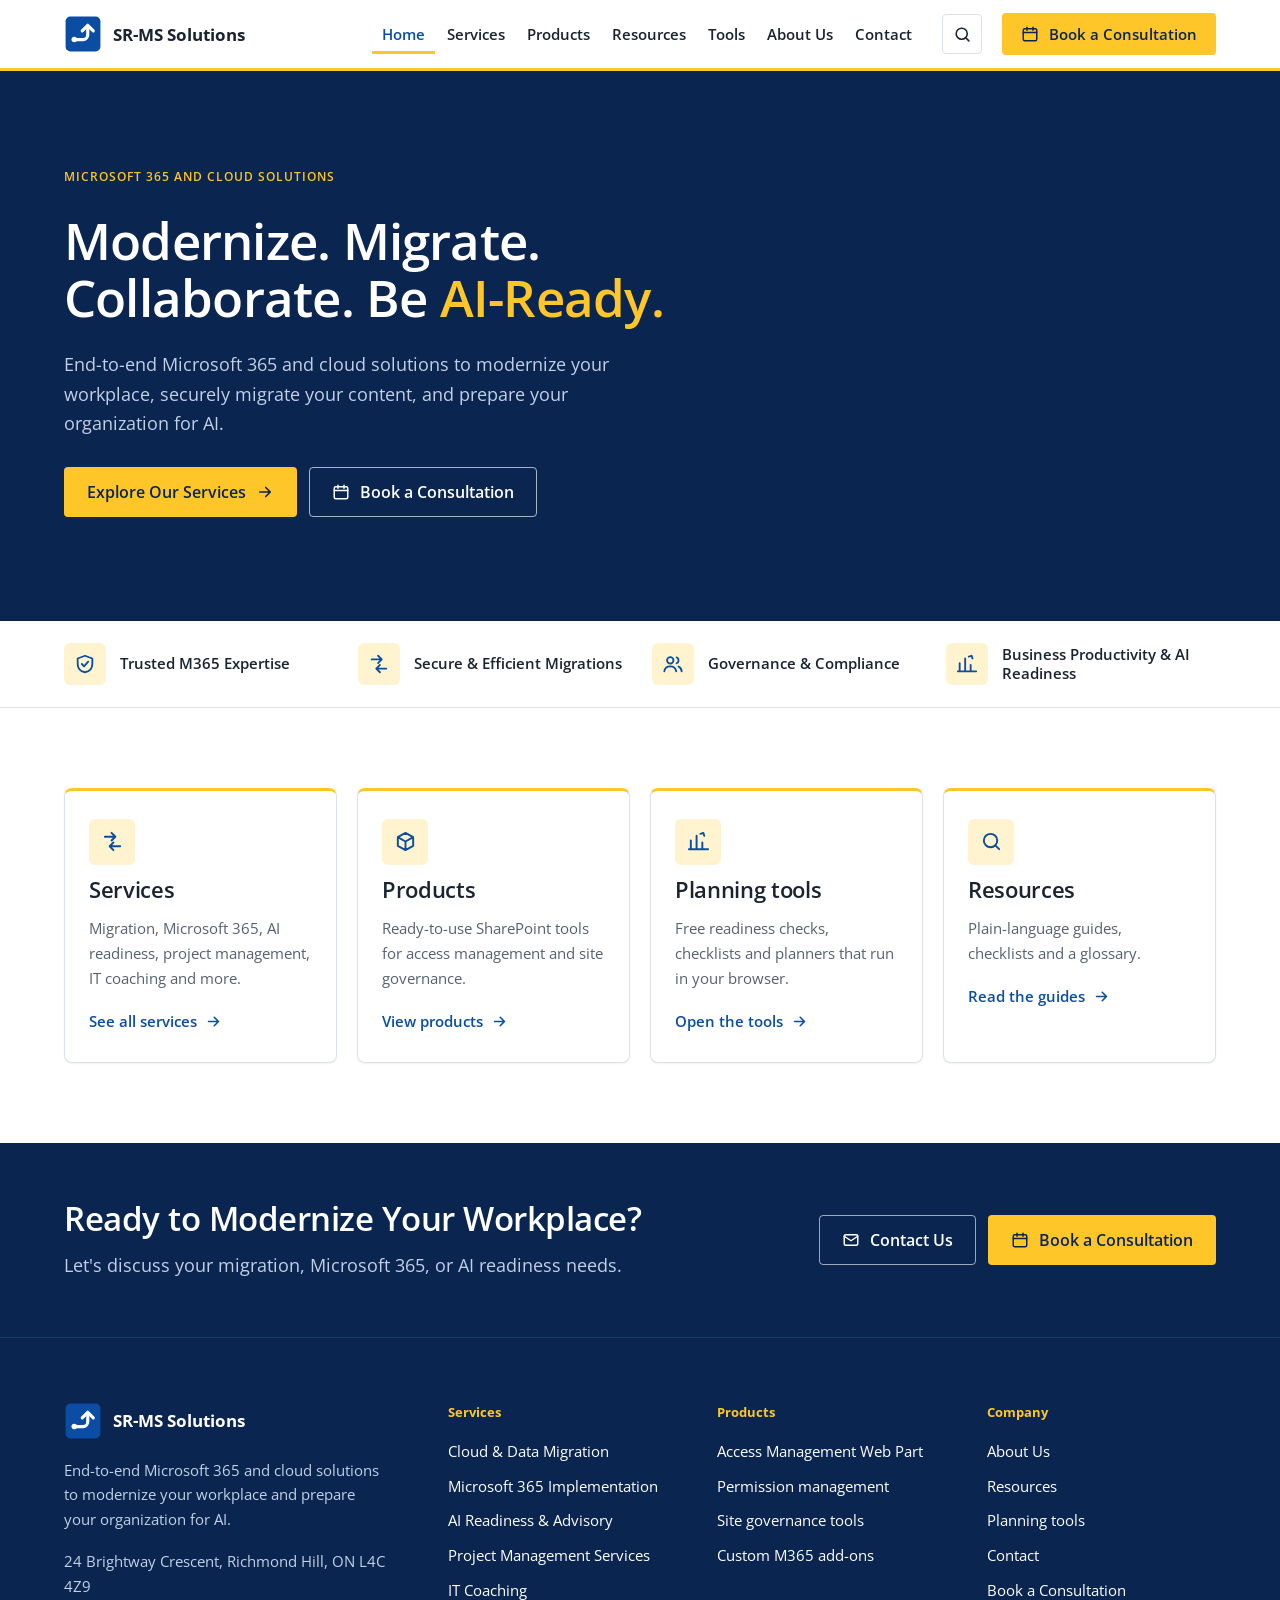
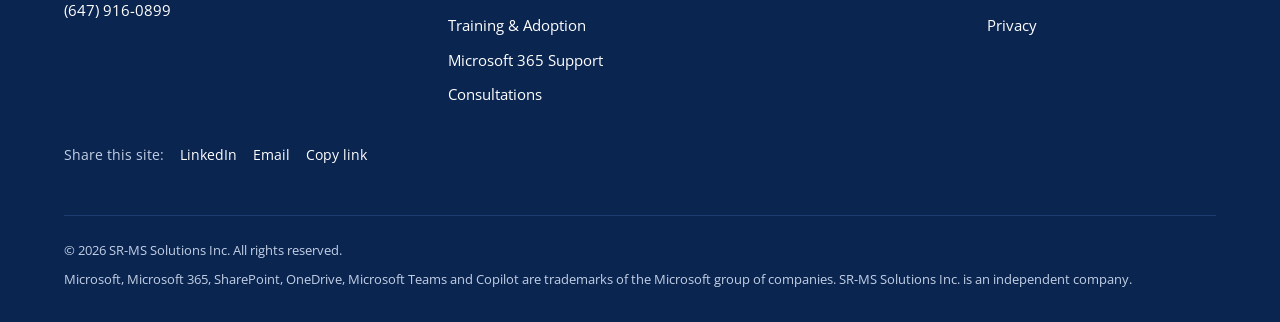
==== index.html @ d2fe0c94 "Update index.html" ====
<!DOCTYPE html>
<html lang="en">
<head>
<meta charset="utf-8">
<meta name="viewport" content="width=device-width, initial-scale=1">
<title>SR-MS Solutions Inc.</title>
<meta name="theme-color" content="#0A4DA3">
<link rel="canonical" href="https://sahrarajabica.github.io/">
<link rel="icon" href="favicon.svg" type="image/svg+xml">
<meta property="og:type" content="website">
<meta property="og:title" content="SR-MS Solutions Inc.">
<meta property="og:description" content="Microsoft 365 and cloud solutions: migration, implementation, AI readiness and SharePoint products.">
<meta property="og:url" content="https://sahrarajabica.github.io/">
<meta name="twitter:card" content="summary">
<script type="application/ld+json">{"@context":"https://schema.org","@type":"ProfessionalService","name":"SR-MS Solutions Inc.","url":"https://sahrarajabica.github.io/","description":"Microsoft 365 and cloud solutions, services and consultations: migration, implementation, AI readiness and SharePoint products.","telephone":"+1-647-916-0899","address":{"@type":"PostalAddress","streetAddress":"24 Brightway Crescent","addressLocality":"Richmond Hill","addressRegion":"ON","postalCode":"L4C 4Z9","addressCountry":"CA"},"knowsAbout":["Microsoft 365","SharePoint migration","Microsoft Teams","OneDrive","Microsoft 365 Copilot readiness"]}</script>
<meta name="description" content="SR-MS Solutions Inc. provides Microsoft 365 and cloud solutions, services and consultations: migration, implementation, AI readiness and SharePoint products.">
<link rel="preconnect" href="https://fonts.googleapis.com">
<link rel="preconnect" href="https://fonts.gstatic.com" crossorigin>
<link href="https://fonts.googleapis.com/css2?family=JetBrains+Mono:wght@400;500&family=Open+Sans:wght@400;500;600;700&display=swap" rel="stylesheet">
<style>
:root{color-scheme:light;--bg:#FFFFFF;--soft:#F4F6F8;--surface:#FFFFFF;--ink:#1A2330;--muted:#566170;--line:#DDE2E8;--brand:#0067B8;--violet:#0067B8;--teal:#0067B8;--pink:#0067B8;--ok:#0B7F4C;--wait:#A85507;--deep:#0C2340;--deep-ink:#FFFFFF;--deep-muted:#B7C4D6;--deep-line:#21395A;--grad:linear-gradient(100deg,var(--brand),var(--violet) 55%,var(--pink));--shadow:0 1px 2px rgba(0,0,0,.06);--shadow-lg:0 4px 14px rgba(0,0,0,.08);--font:"Segoe UI","Open Sans",system-ui,-apple-system,"Helvetica Neue",Arial,sans-serif;--mono:"JetBrains Mono",ui-monospace,Consolas,monospace;--wrap:1200px}
*,*::before,*::after{box-sizing:border-box}
html{scroll-behavior:smooth}
body{margin:0;background:var(--bg);color:var(--ink);font-family:var(--font);font-size:16.5px;line-height:1.65;-webkit-font-smoothing:antialiased}
img,svg{max-width:100%}
a{color:var(--brand)}
h1,h2,h3,h4,p,ul,ol{margin:0}
ul,ol{padding:0;list-style:none}
h1,h2{font-weight:800;text-wrap:balance;overflow-wrap:break-word}
h1{font-size:clamp(2.4rem,5.2vw,4.3rem);line-height:1.05;letter-spacing:-.035em}
h2{font-size:clamp(1.8rem,3.3vw,2.7rem);line-height:1.12;letter-spacing:-.03em}
h3{font-size:1.15rem;font-weight:700;line-height:1.3;letter-spacing:-.01em;text-wrap:balance}
h4{font-size:1rem;font-weight:700}
:focus-visible{outline:3px solid var(--brand);outline-offset:3px;border-radius:8px}
.wrap{width:100%;max-width:var(--wrap);margin:0 auto;padding:0 24px}
.label{display:inline-flex;width:fit-content;justify-self:start;align-items:center;gap:8px;font-size:.8rem;font-weight:700;letter-spacing:.01em;color:var(--brand);background:color-mix(in srgb,var(--brand) 10%,transparent);padding:6px 14px;border-radius:999px}
.lede{font-size:1.12rem;color:var(--muted);max-width:60ch}
.section{padding:96px 0}
.soft{background:var(--soft)}
.section-head{display:grid;gap:16px;margin-bottom:48px;max-width:760px}
.skip{position:absolute;left:-999px;top:8px;background:var(--brand);color:#fff;padding:8px 14px;border-radius:999px;z-index:60}
.skip:focus{left:12px}
.mesh{position:relative;isolation:isolate;overflow:hidden}
.mesh::before{content:"";position:absolute;inset:0;z-index:-1;background:radial-gradient(55% 70% at 88% 8%,color-mix(in srgb,var(--violet) 26%,transparent),transparent 70%),radial-gradient(45% 60% at 4% 0%,color-mix(in srgb,var(--brand) 22%,transparent),transparent 70%),radial-gradient(40% 55% at 62% 100%,color-mix(in srgb,var(--teal) 16%,transparent),transparent 70%),radial-gradient(30% 40% at 100% 80%,color-mix(in srgb,var(--pink) 14%,transparent),transparent 70%)}
.btn{display:inline-flex;align-items:center;gap:10px;font:700 .98rem var(--font);padding:13px 22px;border-radius:999px;border:1.5px solid transparent;text-decoration:none;cursor:pointer;transition:transform .18s,box-shadow .18s,background .18s}
.btn svg{width:18px;height:18px;flex:none}
.btn-primary{background:var(--grad);color:#fff;box-shadow:0 10px 24px -10px color-mix(in srgb,var(--violet) 80%,transparent)}
.btn-primary:hover{transform:translateY(-2px);box-shadow:0 16px 30px -10px color-mix(in srgb,var(--violet) 90%,transparent)}
.btn-ghost{border-color:var(--line);color:var(--ink);background:var(--surface)}
.btn-ghost:hover{border-color:var(--brand);transform:translateY(-2px)}
.more{display:inline-flex;align-items:center;gap:8px;font-weight:700;font-size:.95rem;text-decoration:none;color:var(--brand)}
.more svg{width:17px;height:17px;transition:transform .18s}
.more:hover svg{transform:translateX(4px)}
.site-head{position:sticky;top:0;z-index:40;padding:12px 0}
.head-row{position:relative;display:flex;align-items:center;gap:20px;min-height:64px;max-width:calc(var(--wrap) - 48px);margin:0 24px;padding:0 10px 0 18px;border-radius:999px;border:1px solid var(--line);background:color-mix(in srgb,var(--surface) 78%,transparent);backdrop-filter:blur(18px) saturate(1.4);-webkit-backdrop-filter:blur(18px) saturate(1.4);box-shadow:var(--shadow)}
@media (min-width:1248px){.head-row{margin:0 auto}
}
.logo{display:flex;align-items:center;gap:11px;text-decoration:none;color:var(--ink);margin-right:auto}
.logo svg{width:38px;height:38px;flex:none}
.logo b{display:block;font-weight:800;font-size:1.08rem;line-height:1.1;letter-spacing:-.02em}
.logo span{display:block;font-size:.66rem;font-weight:600;letter-spacing:.04em;color:var(--muted);margin-top:2px}
.nav{display:flex;align-items:center;gap:2px}
.nav a{padding:8px 14px;border-radius:999px;text-decoration:none;color:var(--ink);font-weight:600;font-size:.93rem;transition:background .15s}
.nav a:hover{background:color-mix(in srgb,var(--ink) 6%,transparent)}
.nav a[aria-current="page"]{background:color-mix(in srgb,var(--brand) 12%,transparent);color:var(--brand)}
.head-cta{padding:10px 18px;font-size:.92rem}
.menu-btn{display:none;background:none;border:0;border-radius:999px;padding:10px;color:var(--ink);cursor:pointer}
.menu-btn svg{width:22px;height:22px;display:block}
@media (max-width:1020px){.menu-btn{display:block}
.head-cta{display:none}
.nav{display:none;position:absolute;left:0;right:0;top:calc(100% + 10px);background:var(--surface);border:1px solid var(--line);border-radius:22px;box-shadow:var(--shadow-lg);flex-direction:column;align-items:stretch;padding:10px}
.nav.open{display:flex}
.nav a{padding:13px 16px}
}
@media (max-width:520px){.logo span{display:none}
.head-row{margin:0 14px}
}
.hero{margin-top:-88px;padding:160px 0 96px}
.hero-grid{display:grid;grid-template-columns:minmax(0,1.05fr) minmax(0,.95fr);gap:64px;align-items:center}
.hero h1 em{font-style:normal;background:var(--grad);-webkit-background-clip:text;background-clip:text;color:transparent}
.hero-copy{display:grid;gap:24px;min-width:0}
.hero-actions{display:flex;flex-wrap:wrap;gap:12px;margin-top:4px}
.hero-visual{position:relative;padding:0 0 118px 36px}
@media (max-width:980px){.hero-grid{grid-template-columns:1fr;gap:44px}
.hero{padding:130px 0 64px}
.hero-visual{padding:0}
}
.chip{font-size:.72rem;font-weight:700;padding:4px 11px;border-radius:999px;white-space:nowrap;align-self:start;color:var(--muted);background:color-mix(in srgb,currentColor 13%,transparent)}
.chip[data-s="copying"]{color:var(--brand)}
.chip[data-s="verified"],.chip[data-s="approved"]{color:var(--ok)}
.chip[data-s="pending"]{color:var(--wait)}
.manifest{background:color-mix(in srgb,var(--surface) 86%,transparent);backdrop-filter:blur(14px);-webkit-backdrop-filter:blur(14px);border:1px solid var(--line);border-radius:26px;box-shadow:var(--shadow-lg);font-size:.86rem}
.manifest-top{display:flex;justify-content:space-between;align-items:center;gap:12px;padding:18px 22px;border-bottom:1px solid var(--line);font-weight:700}
.manifest-top span:last-child{font-weight:600;color:var(--muted);font-size:.8rem}
.manifest ol{padding:6px 22px}
.manifest li{display:grid;grid-template-columns:minmax(0,1fr) auto;gap:8px 14px;padding:14px 0;border-bottom:1px solid var(--line)}
.manifest li:last-child{border-bottom:0}
.route{display:flex;flex-wrap:wrap;gap:4px 10px;min-width:0;font-family:var(--mono);font-size:.8rem}
.route .src{color:var(--muted)}
.route .arrow{color:var(--violet)}
.route .dst{color:var(--ink);font-weight:500}
.bar{grid-column:1/-1;height:6px;background:color-mix(in srgb,var(--ink) 8%,transparent);border-radius:6px;overflow:hidden}
.bar i{display:block;height:100%;width:0;border-radius:6px;background:var(--grad);transition:width .6s linear}
li[data-s="verified"] .bar i{background:var(--ok)}
.manifest-foot{padding:14px 22px;border-top:1px solid var(--line);color:var(--muted);font-size:.78rem}
.float-card{position:absolute;left:0;bottom:0;width:250px;background:var(--surface);border:1px solid var(--line);border-radius:22px;box-shadow:var(--shadow-lg);padding:18px;display:grid;gap:12px;font-size:.86rem}
.float-card .fc-top{display:flex;align-items:center;gap:10px;font-weight:700}
.float-card .fc-top svg{width:34px;height:34px;padding:7px;border-radius:11px;background:var(--grad);color:#fff;flex:none}
.float-card .ticks{gap:7px;font-size:.84rem}
@media (max-width:980px){.float-card{position:static;width:auto;margin-top:16px}
}
.trust{padding:0 0 8px;margin-top:-34px;position:relative;z-index:2}
.trust ul{display:grid;grid-template-columns:repeat(4,1fr);gap:14px}
.trust li{display:flex;align-items:center;gap:14px;padding:16px 18px;font-weight:700;font-size:.93rem;line-height:1.3;background:var(--surface);border:1px solid var(--line);border-radius:20px;box-shadow:var(--shadow)}
.trust svg{width:42px;height:42px;padding:10px;border-radius:13px;color:var(--brand);background:color-mix(in srgb,var(--brand) 11%,transparent);flex:none}
.trust li:nth-child(2) svg{color:var(--violet);background:color-mix(in srgb,var(--violet) 12%,transparent)}
.trust li:nth-child(3) svg{color:var(--teal);background:color-mix(in srgb,var(--teal) 13%,transparent)}
.trust li:nth-child(4) svg{color:var(--pink);background:color-mix(in srgb,var(--pink) 12%,transparent)}
@media (max-width:980px){.trust ul{grid-template-columns:1fr 1fr}
}
@media (max-width:520px){.trust ul{grid-template-columns:1fr}
}
.cards{display:grid;grid-template-columns:repeat(4,1fr);gap:20px}
@media (max-width:1100px){.cards{grid-template-columns:1fr 1fr}
}
@media (max-width:600px){.cards{grid-template-columns:1fr}
}
.card{background:var(--surface);border:1px solid var(--line);border-radius:26px;display:flex;flex-direction:column;box-shadow:var(--shadow);transition:transform .2s,box-shadow .2s,border-color .2s}
.card:hover{transform:translateY(-6px);box-shadow:var(--shadow-lg);border-color:color-mix(in srgb,var(--brand) 40%,var(--line))}
.card-top{display:flex;align-items:center;justify-content:space-between;gap:12px;padding:24px 24px 0}
.ico{display:grid;place-items:center;width:52px;height:52px;border-radius:16px;color:#fff;background:linear-gradient(135deg,var(--brand),#3B9BEA);flex:none}
.ico svg{width:26px;height:26px}
.card:nth-child(2) .ico{background:linear-gradient(135deg,var(--violet),#9A82F5)}
.card:nth-child(3) .ico{background:linear-gradient(135deg,var(--pink),var(--violet))}
.card:nth-child(4) .ico{background:linear-gradient(135deg,var(--teal),var(--brand))}
.card-tag{font-size:.74rem;font-weight:600;color:var(--muted);text-align:right}
.card-body{padding:20px 24px 26px;display:flex;flex-direction:column;gap:14px;flex:1}
.card-body p{color:var(--muted);font-size:.95rem}
.ticks{display:grid;gap:10px;font-size:.94rem}
.ticks li{display:grid;grid-template-columns:20px 1fr;gap:10px;align-items:start}
.ticks li::before{content:"";width:13px;height:7px;border-left:2.5px solid var(--brand);border-bottom:2.5px solid var(--brand);transform:rotate(-45deg);margin-top:7px}
.card .more{margin-top:auto;padding-top:8px}
.steps{display:grid;grid-template-columns:repeat(5,1fr);gap:16px}
.steps li{background:var(--surface);border:1px solid var(--line);border-radius:22px;padding:24px 22px;display:grid;gap:8px;align-content:start;box-shadow:var(--shadow)}
.steps .n{font-weight:800;font-size:2rem;line-height:1;letter-spacing:-.04em;background:var(--grad);-webkit-background-clip:text;background-clip:text;color:transparent;width:fit-content}
.steps p{color:var(--muted);font-size:.92rem}
@media (max-width:1100px){.steps{grid-template-columns:1fr 1fr}
}
@media (max-width:560px){.steps{grid-template-columns:1fr}
}
.split{display:grid;grid-template-columns:minmax(0,1fr) minmax(0,1fr);gap:64px;align-items:center}
.split>div{display:grid;gap:20px;min-width:0}
@media (max-width:900px){.split{grid-template-columns:1fr;gap:40px}
}
.demo{background:var(--surface);border:1px solid var(--line);border-radius:26px;overflow:hidden;font-size:.92rem;box-shadow:var(--shadow-lg)}
.demo-top{display:flex;justify-content:space-between;align-items:center;gap:12px;padding:18px 22px;border-bottom:1px solid var(--line)}
.demo-top b{font-weight:700}
.demo-tabs{display:flex;gap:6px;padding:16px 22px 0;flex-wrap:wrap}
.demo-tabs button{font:600 .84rem var(--font);padding:8px 14px;border-radius:999px;border:1px solid var(--line);background:transparent;color:var(--ink);cursor:pointer}
.demo-tabs button[aria-pressed="true"]{background:var(--ink);border-color:var(--ink);color:var(--bg)}
.demo ul{padding:8px 22px 12px}
.demo li{display:grid;grid-template-columns:minmax(0,1fr) auto;gap:8px 14px;align-items:center;padding:14px 0;border-bottom:1px solid var(--line)}
.demo li:last-child{border-bottom:0}
.demo li span{font-weight:600}
.demo li small{display:block;font-family:var(--mono);font-size:.75rem;color:var(--muted);overflow-wrap:anywhere}
.demo .acts{display:flex;gap:6px}
.demo .acts button{font:700 .8rem var(--font);padding:7px 13px;border-radius:999px;border:1px solid var(--line);background:var(--surface);color:var(--ink);cursor:pointer}
.demo .acts button:first-child{background:var(--brand);border-color:var(--brand);color:#fff}
.demo-foot{display:flex;gap:18px;flex-wrap:wrap;padding:14px 22px;border-top:1px solid var(--line);background:var(--soft);font-size:.8rem;font-weight:600;color:var(--muted);font-variant-numeric:tabular-nums}
.note{font-size:.8rem;color:var(--muted);margin-top:4px}
.acc{display:grid;gap:12px;max-width:860px}
details{background:var(--surface);border:1px solid var(--line);border-radius:20px;transition:box-shadow .2s}
details[open]{box-shadow:var(--shadow)}
summary{cursor:pointer;padding:20px 24px;font-weight:700;list-style:none;display:flex;justify-content:space-between;gap:16px;align-items:center;border-radius:20px}
summary::-webkit-details-marker{display:none}
summary::after{content:"+";display:grid;place-items:center;width:30px;height:30px;border-radius:50%;background:color-mix(in srgb,var(--brand) 11%,transparent);color:var(--brand);font-size:1.2rem;font-weight:500;flex:none}
details[open] summary::after{content:"–"}
details .ans{padding:0 24px 22px;color:var(--muted);display:grid;gap:12px;max-width:70ch}
details .ans ol{list-style:decimal;padding-left:22px;display:grid;gap:6px}
details .ans strong{color:var(--ink)}
.cta{padding:0 0 96px}
.cta-row{position:relative;isolation:isolate;overflow:hidden;display:flex;flex-wrap:wrap;gap:32px;align-items:center;justify-content:space-between;background:var(--deep);color:var(--deep-ink);border:1px solid var(--deep-line);border-radius:36px;padding:clamp(32px,5vw,64px)}
.cta-row::before{content:"";position:absolute;inset:0;z-index:-1;background:radial-gradient(50% 120% at 100% 0%,rgba(107,77,230,.55),transparent 70%),radial-gradient(40% 100% at 0% 100%,rgba(15,108,189,.5),transparent 70%),radial-gradient(30% 80% at 60% 110%,rgba(194,71,184,.35),transparent 70%)}
.cta-row>div:first-child{display:grid;gap:12px}
.cta-row .lede{color:var(--deep-muted)}
.cta-actions{display:flex;flex-wrap:wrap;gap:12px}
.cta-row .btn-ghost{background:rgba(255,255,255,.08);border-color:rgba(255,255,255,.28);color:#fff}
.cta-row .btn-primary{background:#fff;color:#0B1220;box-shadow:none}
.page-head{margin-top:-88px;padding:160px 0 80px}
.page-head .wrap{display:grid;gap:20px;min-width:0}
.page-head h1{max-width:18ch}
.svc{display:grid;grid-template-columns:minmax(0,5fr) minmax(0,7fr);gap:56px;padding:64px 0;border-top:1px solid var(--line)}
.svc:first-child{border-top:0}
.svc>div{display:grid;gap:18px;align-content:start}
.svc h2{font-size:clamp(1.7rem,2.8vw,2.3rem)}
.svc p{color:var(--muted)}
.two{display:grid;grid-template-columns:1fr 1fr;gap:20px}
.panel{background:var(--surface);border:1px solid var(--line);border-radius:24px;padding:26px;display:grid;gap:14px;align-content:start;box-shadow:var(--shadow);transition:transform .2s,box-shadow .2s}
.panel:hover{transform:translateY(-4px);box-shadow:var(--shadow-lg)}
.panel p{color:var(--muted);font-size:.95rem}
@media (max-width:900px){.svc{grid-template-columns:1fr;gap:28px;padding:48px 0}
.two{grid-template-columns:1fr}
}
.grid3{display:grid;grid-template-columns:repeat(3,1fr);gap:20px}
.grid2{display:grid;grid-template-columns:repeat(2,1fr);gap:20px}
@media (max-width:900px){.grid3,.grid2{grid-template-columns:1fr}
}
dl.gloss{display:grid;grid-template-columns:repeat(2,1fr);gap:16px;margin:0}
dl.gloss div{padding:20px 22px;border:1px solid var(--line);border-radius:20px;background:var(--surface)}
dl.gloss dt{font-weight:700}
dl.gloss dd{margin:4px 0 0;color:var(--muted);font-size:.95rem}
@media (max-width:760px){dl.gloss{grid-template-columns:1fr}
}
form{min-width:0;display:grid;gap:18px;background:var(--surface);border:1px solid var(--line);border-radius:28px;padding:clamp(22px,3vw,36px);box-shadow:var(--shadow-lg)}
.field{display:grid;gap:7px;min-width:0}
.row2{display:grid;grid-template-columns:minmax(0,1fr) minmax(0,1fr);gap:18px}
@media (max-width:600px){.row2{grid-template-columns:minmax(0,1fr)}
}
label{font-weight:700;font-size:.9rem}
input,select,textarea{font:inherit;color:var(--ink);background:var(--soft);border:1.5px solid var(--line);border-radius:14px;padding:12px 14px;width:100%;transition:border-color .15s,box-shadow .15s}
input:focus,select:focus,textarea:focus{outline:0;border-color:var(--brand);box-shadow:0 0 0 4px color-mix(in srgb,var(--brand) 18%,transparent)}
textarea{min-height:130px;resize:vertical}
.err{color:#C4281C;font-size:.9rem;font-weight:600}
.ready{border:1px solid var(--line);border-radius:28px;padding:clamp(22px,3vw,36px);display:grid;gap:16px;background:var(--surface);box-shadow:var(--shadow-lg)}
.ready pre{margin:0;white-space:pre-wrap;font-family:var(--mono);font-size:.84rem;background:var(--soft);border:1px solid var(--line);border-radius:14px;padding:16px;overflow-x:auto}
.contact-list{display:grid;gap:14px}
.contact-list li{display:grid;grid-template-columns:44px 1fr;gap:14px;align-items:center}
.contact-list svg{width:44px;height:44px;padding:11px;border-radius:14px;color:var(--brand);background:color-mix(in srgb,var(--brand) 11%,transparent)}
.contact-list small{display:block;color:var(--muted)}
.foot{background:var(--deep);color:var(--deep-ink);padding:64px 0 32px;border-top:1px solid var(--deep-line)}
.foot-grid{display:grid;grid-template-columns:1.5fr 1fr 1fr 1fr;gap:40px}
.foot h4{font-size:.8rem;font-weight:700;color:var(--deep-muted);margin-bottom:16px}
.foot a{color:var(--deep-ink);text-decoration:none}
.foot a:hover{text-decoration:underline}
.foot ul{display:grid;gap:10px;font-size:.94rem}
.foot .logo{color:var(--deep-ink)}
.foot .logo span,.foot p{color:var(--deep-muted)}
.foot p{font-size:.93rem;margin-top:18px;max-width:36ch}
.legal{margin-top:48px;padding-top:24px;border-top:1px solid var(--deep-line);font-size:.8rem;color:var(--deep-muted);display:grid;gap:8px}
@media (max-width:860px){.foot-grid{grid-template-columns:1fr 1fr}
}
@media (max-width:480px){.foot-grid{grid-template-columns:1fr}
}
[hidden]{display:none!important}
@media (prefers-reduced-motion:no-preference){.view:not([hidden]) .rise{animation:rise .7s cubic-bezier(.2,.7,.2,1) both}
.view:not([hidden]) .rise:nth-child(2){animation-delay:.08s}
.view:not([hidden]) .rise:nth-child(3){animation-delay:.16s}
.view:not([hidden]) .rise:nth-child(4){animation-delay:.24s}
@keyframes rise{from{transform:translateY(18px)}
to{transform:none}
}
.float-card{animation:bob 6s ease-in-out infinite}
@keyframes bob{50%{transform:translateY(-8px)}
}
}
@media (max-width:980px){.float-card{animation:none}
}
@media (prefers-reduced-motion:reduce){html{scroll-behavior:auto}
.bar i,.btn,.more svg,.card,.panel{transition:none}
}
body{font-size:16px}
h1,h2{font-weight:600;letter-spacing:-.015em}
h1{font-size:clamp(2.1rem,4vw,3.3rem);line-height:1.12}
h2{font-size:clamp(1.6rem,2.6vw,2.2rem);line-height:1.2}
h3{font-weight:600;letter-spacing:0}
.section{padding:80px 0}
.label{background:none;padding:0;border-radius:0;text-transform:uppercase;letter-spacing:.08em;font-size:.78rem;font-weight:600}
.label svg{display:none}
.mesh{background:var(--soft);border-bottom:1px solid var(--line)}
.mesh::before{display:none}
.btn{border-radius:4px;font-weight:600}
.btn-primary,.btn-primary:hover{box-shadow:none;transform:none}
.btn-primary:hover{filter:brightness(.9)}
.btn-ghost{border-color:var(--brand);color:var(--brand);background:transparent}
.btn-ghost:hover{transform:none;background:color-mix(in srgb,var(--brand) 8%,transparent)}
.more{font-weight:600}
.site-head{padding:0;background:var(--surface);border-bottom:1px solid var(--line)}
.head-row{max-width:var(--wrap);margin:0 auto;padding:0 24px;min-height:68px;border:0;border-radius:0;background:none;backdrop-filter:none;-webkit-backdrop-filter:none;box-shadow:none}
.logo b{font-weight:700;letter-spacing:0}
.nav a{border-radius:4px}
.nav a[aria-current="page"]{background:none;border-radius:0;box-shadow:inset 0 -2px 0 var(--brand)}
@media (max-width:1020px){.nav{top:100%;border-radius:0 0 8px 8px;border-top:0}
}
.hero{margin-top:0;padding:72px 0 80px}
.page-head{margin-top:0;padding:64px 0}
.hero h1 em{background:none;color:var(--brand);-webkit-text-fill-color:currentColor}
.hero-visual{padding:0}
.chip{border-radius:4px;font-weight:600}
.manifest{background:var(--surface);backdrop-filter:none;-webkit-backdrop-filter:none;border-radius:8px}
.manifest-top{font-weight:600}
.bar,.bar i{border-radius:2px}
.bar{height:4px}
.trust{margin-top:0;padding:0;border-bottom:1px solid var(--line)}
.trust ul{gap:0 24px}
.trust li{background:none;border:0;border-radius:0;box-shadow:none;padding:22px 0;font-weight:600}
.trust svg{border-radius:6px}
.card,.panel,.steps li,.demo,details,summary,form,.ready,dl.gloss div{border-radius:8px}
.card:hover,.panel:hover{transform:none;box-shadow:var(--shadow);border-color:var(--brand)}
.cards .card .ico{width:44px;height:44px;border-radius:6px;background:color-mix(in srgb,var(--brand) 10%,transparent);color:var(--brand)}
.cards .card .ico svg{width:22px;height:22px}
.steps .n{background:none;color:var(--brand);-webkit-text-fill-color:currentColor;font-weight:600;font-size:1.6rem;letter-spacing:0}
.demo-tabs button,.demo .acts button,input,select,textarea,summary::after{border-radius:4px}
.demo-top b,.demo li span,summary,label,dl.gloss dt{font-weight:600}
.contact-list svg{border-radius:6px}
.cta{padding:0;background:var(--deep)}
.cta-row{background:none;border:0;border-radius:0;padding:56px 0}
.cta-row::before{display:none}
.cta-row .btn-ghost{background:transparent;border-color:rgba(255,255,255,.6)}
.cta-row .btn-primary{color:#0C2340}
.view:not([hidden]) .rise{animation:none}
</style>
<link rel="stylesheet" href="extras.css?v=8">
</head>
<body>
<a class="skip" href="#main">Skip to content</a>
<svg width="0" height="0" style="position:absolute" aria-hidden="true">
<defs>
<symbol id="i-search" viewBox="0 0 24 24" fill="none" stroke="currentColor" stroke-width="2" stroke-linecap="round"><circle cx="11" cy="11" r="7"/><path d="M20 20l-3.5-3.5"/></symbol>
<symbol id="i-arrow" viewBox="0 0 24 24" fill="none" stroke="currentColor" stroke-width="2.2" stroke-linecap="round" stroke-linejoin="round"><path d="M5 12h14M13 6l6 6-6 6"/></symbol>
<symbol id="i-cal" viewBox="0 0 24 24" fill="none" stroke="currentColor" stroke-width="2" stroke-linecap="round" stroke-linejoin="round"><rect x="3" y="5" width="18" height="16" rx="2"/><path d="M3 10h18M8 3v4M16 3v4"/></symbol>
<symbol id="i-box" viewBox="0 0 24 24" fill="none" stroke="currentColor" stroke-width="2" stroke-linecap="round" stroke-linejoin="round"><path d="M12 3l8 4.5v9L12 21l-8-4.5v-9L12 3zM4 7.5l8 4.5 8-4.5M12 12v9"/></symbol>
<symbol id="i-shield" viewBox="0 0 24 24" fill="none" stroke="currentColor" stroke-width="2" stroke-linecap="round" stroke-linejoin="round"><path d="M12 3l8 3v6c0 4.5-3.2 8-8 9-4.800-1-8-4.500-8-9V6l8-3z"/><path d="M8.500 12l2.500 2.500 4.500-5"/></symbol>
<symbol id="i-move" viewBox="0 0 24 24" fill="none" stroke="currentColor" stroke-width="2" stroke-linecap="round" stroke-linejoin="round"><path d="M4 7h11M11 3l4 4-4 4M20 17H9M13 13l-4 4 4 4"/></symbol>
<symbol id="i-people" viewBox="0 0 24 24" fill="none" stroke="currentColor" stroke-width="2" stroke-linecap="round" stroke-linejoin="round"><circle cx="9" cy="8" r="3.500"/><path d="M2.500 20c.500-3.500 3-5.500 6.500-5.500s6 2 6.500 5.500M16 4.800a3.500 3.500 0 010 6.400M18 14.800c2 .700 3.200 2.500 3.500 5.200"/></symbol>
<symbol id="i-chart" viewBox="0 0 24 24" fill="none" stroke="currentColor" stroke-width="2" stroke-linecap="round" stroke-linejoin="round"><path d="M4 20V11M10 20V6M16 20v-7M22 20H2M14 4l3-1 1 3"/></symbol>
<symbol id="i-mail" viewBox="0 0 24 24" fill="none" stroke="currentColor" stroke-width="2" stroke-linecap="round" stroke-linejoin="round"><rect x="3" y="5" width="18" height="14" rx="2"/><path d="M3 7l9 6 9-6"/></symbol>
<symbol id="i-phone" viewBox="0 0 24 24" fill="none" stroke="currentColor" stroke-width="2" stroke-linecap="round" stroke-linejoin="round"><path d="M5 3h4l2 5-2.500 1.500a11 11 0 006 6L16 13l5 2v4a2 2 0 01-2 2A16 16 0 013 5a2 2 0 012-2z"/></symbol>
<symbol id="i-pin" viewBox="0 0 24 24" fill="none" stroke="currentColor" stroke-width="2" stroke-linecap="round" stroke-linejoin="round"><path d="M12 21s7-6.200 7-11.500A7 7 0 005 9.500C5 14.800 12 21 12 21z"/><circle cx="12" cy="9.500" r="2.500"/></symbol>
<symbol id="i-menu" viewBox="0 0 24 24" fill="none" stroke="currentColor" stroke-width="2.200" stroke-linecap="round"><path d="M4 7h16M4 12h16M4 17h16"/></symbol>
<linearGradient id="lg" x1="0" y1="0" x2="1" y2="1"><stop offset="0" stop-color="#0F6CBD"/><stop offset=".6" stop-color="#6B4DE6"/><stop offset="1" stop-color="#C247B8"/></linearGradient>
<symbol id="i-logo" viewBox="0 0 48 48"><rect x="2" y="2" width="44" height="44" rx="6" fill="#0A4DA3"/><path d="M13 31h11a6 6 0 006-6v-7" fill="none" stroke="#fff" stroke-width="4" stroke-linecap="round"/><path d="M23 20l7-7 7 7" fill="none" stroke="#fff" stroke-width="4" stroke-linecap="round" stroke-linejoin="round"/><circle cx="13" cy="31" r="3.5" fill="#fff"/></symbol>
<symbol id="i-spark" viewBox="0 0 24 24" fill="none" stroke="currentColor" stroke-width="2" stroke-linecap="round" stroke-linejoin="round"><path d="M11 3l1.8 5.2L18 10l-5.2 1.800L11 17l-1.800-5.200L4 10l5.200-1.800L11 3zM18.500 15l.8 2.200 2.200.8-2.200.8-.8 2.200-.8-2.200-2.200-.8 2.200-.8.8-2.200z"/></symbol>
</defs>
</svg>
<header class="site-head">
<div class="wrap head-row">
<a class="logo" href="#home" aria-label="SR-MS Solutions Inc. home">
<svg aria-hidden="true"><use href="#i-logo"/></svg>
<div><b>SR-MS Solutions</b><span>M365 | Migration | Modern Workplace</span></div>
</a>
<button class="menu-btn" id="menu-btn" aria-expanded="false" aria-controls="nav" aria-label="Open menu"><svg aria-hidden="true"><use href="#i-menu"/></svg></button>
<nav class="nav" id="nav" aria-label="Main">
<a href="#home">Home</a>
<a href="#services">Services</a>
<a href="#products">Products</a>
<a href="#resources">Resources</a>
<a href="#tools">Tools</a>
<a href="#about">About Us</a>
<a href="#contact">Contact</a>
</nav>
<button class="search-btn" id="search-btn" type="button" aria-label="Search this site (Ctrl K)" title="Search (Ctrl K)"><svg aria-hidden="true"><use href="#i-search"/></svg></button>
<a class="btn btn-primary head-cta" href="#contact" data-topic="Book a consultation"><svg aria-hidden="true"><use href="#i-cal"/></svg>Book a Consultation</a>
</div>
</header>
<main id="main">
<!-- ================= HOME ================= -->
<div class="view" id="home">
<section class="mesh hero">
<div class="wrap hero-grid">
<div class="hero-copy">
<p class="label rise"><svg aria-hidden="true" width="15" height="15"><use href="#i-spark"/></svg>Microsoft 365 and cloud solutions</p>
<h1 class="rise">Modernize. Migrate. Collaborate. Be <em>AI-Ready.</em></h1>
<p class="lede rise">End-to-end Microsoft 365 and cloud solutions to modernize your workplace, securely migrate your content, and prepare your organization for AI.</p>
<div class="hero-actions rise">
<a class="btn btn-primary" href="#services">Explore Our Services<svg aria-hidden="true"><use href="#i-arrow"/></svg></a>
<a class="btn btn-ghost" href="#contact" data-topic="Book a consultation"><svg aria-hidden="true"><use href="#i-cal"/></svg>Book a Consultation</a>
</div>
</div>
</div>
</section>
<section class="trust" aria-label="What you can expect">
<div class="wrap">
<ul>
<li><svg aria-hidden="true"><use href="#i-shield"/></svg>Trusted M365 Expertise</li>
<li><svg aria-hidden="true"><use href="#i-move"/></svg>Secure &amp; Efficient Migrations</li>
<li><svg aria-hidden="true"><use href="#i-people"/></svg>Governance &amp; Compliance</li>
<li><svg aria-hidden="true"><use href="#i-chart"/></svg>Business Productivity &amp; AI Readiness</li>
</ul>
</div>
</section>
<section class="section">
<div class="wrap">
<div class="paths">
<a class="path" href="#services"><span class="ico"><svg aria-hidden="true"><use href="#i-move"/></svg></span><h2>Services</h2><p>Migration, Microsoft 365, AI readiness, project management, IT coaching and more.</p><span class="more">See all services<svg aria-hidden="true"><use href="#i-arrow"/></svg></span></a>
<a class="path" href="#products"><span class="ico"><svg aria-hidden="true"><use href="#i-box"/></svg></span><h2>Products</h2><p>Ready-to-use SharePoint tools for access management and site governance.</p><span class="more">View products<svg aria-hidden="true"><use href="#i-arrow"/></svg></span></a>
<a class="path" href="#tools"><span class="ico"><svg aria-hidden="true"><use href="#i-chart"/></svg></span><h2>Planning tools</h2><p>Free readiness checks, checklists and planners that run in your browser.</p><span class="more">Open the tools<svg aria-hidden="true"><use href="#i-arrow"/></svg></span></a>
<a class="path" href="#resources"><span class="ico"><svg aria-hidden="true"><use href="#i-search"/></svg></span><h2>Resources</h2><p>Plain-language guides, checklists and a glossary.</p><span class="more">Read the guides<svg aria-hidden="true"><use href="#i-arrow"/></svg></span></a>
</div>
</div>
</section>
</div>
<!-- ================= SERVICES ================= -->
<div class="view" id="services" hidden>
<section class="mesh page-head">
<div class="wrap">
<p class="label rise">Services</p>
<h1 class="rise">Solutions, services and consultations</h1>
<p class="lede rise">Comprehensive Microsoft 365 and cloud solutions to support your digital transformation, from a single advisory session to a full migration.</p>
</div>
</section>
<section class="section">
<div class="wrap">
<div class="section-head"><p class="label">What we offer</p><h2>Choose a service</h2><p class="lede">Each service has its own page showing what we do, what you receive and how it works.</p></div>
<div class="cards" id="svc-grid"></div>
</div>
</section>
<section class="section pt0">
<div class="wrap">
<div class="section-head">
<p class="label">Not sure where to start?</p>
<h2>Find your starting point</h2>
<p class="lede">Two quick questions. We suggest the service that fits and what usually comes first.</p>
</div>
<div class="finder" id="finder"></div>
</div>
</section>
<section class="soft section">
<div class="wrap">
<div class="section-head">
<p class="label">Illustrative examples</p>
<h2>How an engagement might look</h2>
<p class="lede">Three typical situations and how we would approach them. These are examples to show our method, not client stories.</p>
</div>
<div class="grid3">
<div class="panel"><span class="tag">Example</span><h3>A small office on an ageing file server</h3><p>Years of folders, a few people who know where things are, and a server due for replacement.</p><p class="start"><strong>Where we would start:</strong> an inventory and clean-up, then a move to SharePoint and OneDrive in a few waves, with a short training session for everyone.</p></div>
<div class="panel"><span class="tag">Example</span><h3>A growing team already on Microsoft 365</h3><p>Teams, sites and shared folders were created as needed, and nobody is sure where the current version lives.</p><p class="start"><strong>Where we would start:</strong> a review of the current setup, a simple structure and naming rules, then tidying up and helping people adopt it.</p></div>
<div class="panel"><span class="tag">Example</span><h3>An organization that wants Copilot soon</h3><p>Licences are being considered, but content is overshared and old files are everywhere.</p><p class="start"><strong>Where we would start:</strong> a readiness assessment, fixes for oversharing and sensitive content, then a pilot group with clear guidelines.</p></div>
</div>
</div>
</section>
<section class="section">
<div class="wrap">
<div class="section-head">
<p class="label">Common questions</p>
<h2>Before you book</h2>
</div>
<div class="acc">
<details><summary>Do you work with individuals and small teams, or only large companies?</summary><div class="ans"><p>Both. We provide solutions, services and consultations to individuals, small businesses and larger organizations. The scope changes with size; the method does not.</p></div></details>
<details><summary>Will our people be able to keep working during a migration?</summary><div class="ans"><p>Yes. Content moves in planned waves, usually outside working hours, and each wave is verified before the old location is set to read-only. Nobody is asked to stop working while files copy.</p></div></details>
<details><summary>What happens to our permissions when files move to SharePoint?</summary><div class="ans"><p>We map them before migrating. File share permissions rarely translate one-to-one, so we review who has access to what, agree on a cleaner structure with you, and then apply it in SharePoint.</p></div></details>
<details><summary>We want Microsoft 365 Copilot. Where should we start?</summary><div class="ans"><p>With your data. Copilot answers using whatever each person can already open, so overshared sites and stale content show up in its answers. An AI readiness assessment finds those gaps first.</p></div></details>
<details><summary>Can you build something specific to our organization?</summary><div class="ans"><p>Yes. Alongside our ready-to-use products we build custom Microsoft 365 add-ons for needs the standard tools do not cover.</p></div></details>
</div>
</div>
</section>
</div>
<!-- ================= SERVICE PAGES (filled by services.js) ================= -->
<div class="view" id="svc-migration" hidden></div>
<div class="view" id="svc-m365" hidden></div>
<div class="view" id="svc-ai" hidden></div>
<div class="view" id="svc-pm" hidden></div>
<div class="view" id="svc-coaching" hidden></div>
<div class="view" id="svc-training" hidden></div>
<div class="view" id="svc-support" hidden></div>
<div class="view" id="svc-consult" hidden></div>
<!-- ================= PRODUCTS ================= -->
<div class="view" id="products" hidden>
<section class="mesh page-head">
<div class="wrap">
<p class="label rise">Products</p>
<h1 class="rise">Ready-to-use SharePoint and Microsoft 365 solutions</h1>
<p class="lede rise">Tools that simplify access management and site governance, installed in your own tenant and configured to your rules.</p>
</div>
</section>
<section class="section">
<div class="wrap split">
<div>
<p class="label">Featured product</p>
<h2>SharePoint Access Management Web Part</h2>
<p class="lede">One web part on your SharePoint site for the whole access cycle. People ask for access where they need it, owners approve it, and administrators can report on it.</p>
<ul class="ticks">
<li><span><strong>Request access.</strong> A clear form in place of ad-hoc emails.</span></li>
<li><span><strong>Approve access.</strong> Site owners approve or decline in one click.</span></li>
<li><span><strong>Manage permissions.</strong> See and adjust who can open what.</span></li>
<li><span><strong>Access reports.</strong> A record of requests and decisions for reviews.</span></li>
</ul>
<div><a class="btn btn-primary" href="#contact" data-topic="SharePoint Access Management Web Part">Ask for a walkthrough<svg aria-hidden="true"><use href="#i-arrow"/></svg></a></div>
</div>
<div>
<div class="demo" data-demo></div>
<p class="note">Interactive illustration with sample data, not the product itself.</p>
</div>
</div>
</section>
<section class="section" style="padding-top:0">
<div class="wrap">
<div class="section-head"><p class="label">Also available</p><h2>More solutions</h2></div>
<div class="grid3">
<div class="panel"><h3>Permission management solutions</h3><p>Find broken inheritance, direct user permissions and overshared links across your sites, and fix them in bulk with an approval step.</p><a class="more" href="#contact" data-topic="Permission management solutions">Ask about this<svg aria-hidden="true"><use href="#i-arrow"/></svg></a></div>
<div class="panel"><h3>Site governance &amp; administration tools</h3><p>Keep site creation, ownership and lifecycle under control: every site has an owner, a purpose and a review date.</p><a class="more" href="#contact" data-topic="Site governance &amp; administration tools">Ask about this<svg aria-hidden="true"><use href="#i-arrow"/></svg></a></div>
<div class="panel"><h3>Custom M365 add-ons</h3><p>Web parts, forms and automations built for a need the standard Microsoft 365 tools do not cover.</p><a class="more" href="#contact" data-topic="Custom M365 add-on">Describe your idea<svg aria-hidden="true"><use href="#i-arrow"/></svg></a></div>
</div>
</div>
</section>
</div>
<!-- ================= RESOURCES ================= -->
<div class="view" id="resources" hidden>
<section class="mesh page-head">
<div class="wrap">
<p class="label rise">Resources</p>
<h1 class="rise">Guides for planning your move</h1>
<p class="lede rise">Short, practical reading on migration, Microsoft 365 and AI readiness. Use them to prepare for a project or for your first conversation with us.</p>
</div>
</section>
<section class="section">
<div class="wrap">
<div class="section-head"><p class="label">Quick reference</p><h2>Where should a file live?</h2><p class="lede">Microsoft 365 gives you three places for files. Most confusion disappears once everyone uses the same rule.</p></div>
<div class="grid3">
<div class="panel"><span class="tag">Mine</span><h3>OneDrive</h3><p>Your own work: drafts, notes and files you have not shared with a team yet.</p></div>
<div class="panel"><span class="tag">Ours</span><h3>Microsoft Teams</h3><p>A team's day-to-day work: files that belong with a project and its conversations.</p></div>
<div class="panel"><span class="tag">Everyone's</span><h3>SharePoint</h3><p>Content for a department or the whole organization: policies, templates and records.</p></div>
</div>
<div class="section-head" style="margin-top:72px"><p class="label">Guides</p><h2>Start here</h2></div>
<div class="acc">
<details open><summary>File shares to SharePoint: seven decisions to make first</summary><div class="ans">
<ol>
<li><strong>What not to move.</strong> Duplicates, abandoned folders and content past its retention date stay behind.</li>
<li><strong>Where each share lands.</strong> A team site, a Teams channel, or personal OneDrive.</li>
<li><strong>Who owns each destination.</strong> Every site needs a named owner before content arrives.</li>
<li><strong>How deep folders become structure.</strong> Long paths and deep nesting break sync; flatten where you can.</li>
<li><strong>Which permissions carry over.</strong> Decide what is rebuilt cleanly and what is mapped as-is.</li>
<li><strong>The order of waves.</strong> Start with a willing team, finish with the most complex share.</li>
<li><strong>When the old share goes read-only.</strong> Set the date and tell people before the wave starts.</li>
</ol></div></details>
<details><summary>SharePoint on-premises to SharePoint Online: a pre-migration checklist</summary><div class="ans">
<ol>
<li>Inventory site collections, sizes, last-modified dates and owners.</li>
<li>List customizations: farm solutions, custom workflows, InfoPath forms and scripts.</li>
<li>Decide the replacement for each customization or agree to retire it.</li>
<li>Check for checked-out files, very large files and unsupported characters.</li>
<li>Agree on the new site architecture, including hub sites and navigation.</li>
<li>Run a pilot migration on one representative site and review the report.</li>
<li>Prepare communications and training for each wave.</li>
</ol></div></details>
<details><summary>Microsoft 365 Copilot readiness: six questions to answer</summary><div class="ans">
<ol>
<li>Which sites are shared with everyone, and should they be?</li>
<li>Where does sensitive content live, and is it labelled?</li>
<li>How much content is outdated enough to mislead an AI answer?</li>
<li>Who are the first users, and what tasks will they use it for?</li>
<li>What are staff allowed to do with AI output, and where is that written down?</li>
<li>How will you measure whether it is helping?</li>
</ol>
<p>If two or more of these have no clear answer, begin with an assessment before buying licences.</p></div></details>
<details><summary>Governance in plain terms: five rules that keep Microsoft 365 tidy</summary><div class="ans">
<ol>
<li>Every site and team has at least two owners.</li>
<li>New sites are created through one request route with a stated purpose.</li>
<li>External sharing is on only where the business needs it.</li>
<li>Inactive sites are reviewed on a schedule, then archived or deleted.</li>
<li>Access is granted to groups, not to individuals one at a time.</li>
</ol></div></details>
<details><summary>SharePoint permissions in plain terms</summary><div class="ans">
<p>Every SharePoint site starts with three groups. Put people in the right group and you rarely need anything else.</p>
<ol>
<li><strong>Owners</strong> have full control. They manage the site and decide who gets in. Keep this group small.</li>
<li><strong>Members</strong> can add, edit and delete content. This is where most of the team belongs.</li>
<li><strong>Visitors</strong> can read but not change anything.</li>
</ol>
<p>Give access to a group, not to a single file or person, and avoid special permissions on individual folders. Every exception is something you will have to find and review later.</p></div></details>
<details><summary>The first week after a migration: a short checklist</summary><div class="ans">
<ol>
<li>Confirm the old location is read-only, so nobody keeps working in the wrong place.</li>
<li>Check that OneDrive sync is working on each person's computer.</li>
<li>Replace old shortcuts and mapped drives with links to the new sites.</li>
<li>Collect questions in one place and answer them where everyone can see.</li>
<li>Review the sharing links created in the first days.</li>
<li>Set the date when the old location will be switched off, and tell people.</li>
</ol></div></details>
<details><summary>Before you turn on external sharing: five things to decide</summary><div class="ans">
<ol>
<li>Which sites may be shared outside the organization, and which may never be.</li>
<li>Who is allowed to share externally: everyone, or site owners only.</li>
<li>The default link type. Links for specific people are safer than links anyone can open.</li>
<li>Whether links to outside people expire, and after how long.</li>
<li>How often guest access is reviewed, and by whom.</li>
</ol></div></details>
</div>
</div>
</section>
<section class="section pt0">
<div class="wrap">
<div class="section-head">
<p class="label">Why move</p>
<h2>File server or Microsoft 365?</h2>
<p class="lede">What changes for your people when files move from a server in the office to Microsoft 365.</p>
</div>
<div class="table-wrap">
<table class="cmp">
<thead><tr><td></td><th scope="col">File server</th><th scope="col">Microsoft 365</th></tr></thead>
<tbody>
<tr><th scope="row">Getting to your files</th><td>In the office, or through a VPN</td><td>Any device, through a browser or the apps</td></tr>
<tr><th scope="row">Working on one document</th><td>One person at a time, with copies sent by email</td><td>Several people at once, with version history</td></tr>
<tr><th scope="row">Sharing outside the company</th><td>Email attachments</td><td>Links you can limit, expire and take back</td></tr>
<tr><th scope="row">Finding things</th><td>Folder by folder</td><td>Search across sites, files and conversations</td></tr>
<tr><th scope="row">Knowing who has access</th><td>Set folder by folder and hard to review</td><td>Managed through groups you can review</td></tr>
<tr><th scope="row">Using AI</th><td>Content is out of reach for Microsoft 365 Copilot</td><td>Copilot can use content each person is allowed to open</td></tr>
</tbody>
</table>
</div>
</div>
</section>
<section class="section" style="padding-top:0">
<div class="wrap">
<div class="section-head"><p class="label">Glossary</p><h2>Terms you will hear from us</h2></div>
<dl class="gloss">
<div><dt>Tenant</dt><dd>Your organization's own Microsoft 365 environment, with its users, data and settings.</dd></div>
<div><dt>Migration wave</dt><dd>A batch of content moved together on a set date, then verified before the next batch.</dd></div>
<div><dt>Permission inheritance</dt><dd>A folder or file taking its access rules from the site above it. Breaking it creates exceptions to track.</dd></div>
<div><dt>Oversharing</dt><dd>Content that more people can open than need to, often through old links or broad groups.</dd></div>
<div><dt>Web part</dt><dd>A building block added to a SharePoint page, such as a list, a form or a custom tool.</dd></div>
<div><dt>Governance</dt><dd>The agreed rules for who can create, share, keep and delete content, and who checks.</dd></div>
<div><dt>Adoption</dt><dd>The work of helping people use the new tools in their daily tasks, beyond switching them on.</dd></div>
<div><dt>AI readiness</dt><dd>How prepared your data, security and people are for tools such as Microsoft 365 Copilot.</dd></div>
</dl>
</div>
</section>
</div>
<!-- ================= ABOUT ================= -->
<div class="view" id="about" hidden>
<section class="mesh page-head">
<div class="wrap">
<p class="label rise">About us</p>
<h1 class="rise">A focused Microsoft 365 practice</h1>
<p class="lede rise">SR-MS Solutions Inc. provides solutions, services and consultations to people and organizations who want a modern, secure and AI-ready workplace.</p>
</div>
</section>
<section class="section">
<div class="wrap split" style="align-items:start">
<div>
<p class="label">What we do</p>
<h2>M365. Migration. Modern workplace.</h2>
<p class="lede">Those three things are our whole focus. We move content to the cloud, set up Microsoft 365 so people can work together in it, prepare organizations for AI, and build products that make SharePoint easier to run.</p>
<p class="lede">We work with individuals, small businesses and larger organizations. Some come for one consultation. Others stay with us from the first assessment through migration, adoption and governance.</p>
</div>
<div class="grid2">
<div class="panel"><h3>Plan before moving</h3><p>Nothing migrates until the destination, the owner and the permissions are agreed in writing.</p></div>
<div class="panel"><h3>Security is part of the job</h3><p>Governance and compliance are built into every project, never added at the end.</p></div>
<div class="panel"><h3>Plain language</h3><p>You get explanations and documents your whole team can follow, with the jargon defined.</p></div>
<div class="panel"><h3>Leave you independent</h3><p>Training and handover mean your people can run the environment after we finish.</p></div>
</div>
</div>
</section>
<section class="section" style="padding-top:0">
<div class="wrap">
<div class="section-head"><p class="label">Who we help</p><h2>Organizations of every size</h2></div>
<div class="grid3">
<div class="panel"><h3>Individuals &amp; professionals</h3><p>Advice on setting up Microsoft 365, organizing files in OneDrive and SharePoint, and working securely.</p></div>
<div class="panel"><h3>Small &amp; mid-sized businesses</h3><p>Moving off file servers, rolling out Teams, and getting value from the licences you already pay for.</p></div>
<div class="panel"><h3>Larger organizations</h3><p>Multi-wave migrations, governance programs, Copilot readiness and custom products for many sites.</p></div>
</div>
</div>
</section>
<section class="soft section">
<div class="wrap">
<div class="section-head">
<p class="label">How an engagement runs</p>
<h2>From first call to a workplace people use</h2>
<p class="lede">Every project follows the same five stages, sized to your organization. You always know which stage you are in and what comes next.</p>
</div>
<ol class="steps">
<li><span class="n">01</span><h3>Consult</h3><p>We listen to what you need, look at where your content and tools are today, and agree on the goal.</p></li>
<li><span class="n">02</span><h3>Assess</h3><p>We inventory sites, file shares, permissions and licences, and flag the risks before anything moves.</p></li>
<li><span class="n">03</span><h3>Plan</h3><p>You get a written plan: what moves where, in which wave, who approves it, and how we roll back.</p></li>
<li><span class="n">04</span><h3>Deliver</h3><p>We migrate and configure in waves, verify every wave, and keep your people working throughout.</p></li>
<li><span class="n">05</span><h3>Adopt &amp; govern</h3><p>Training, handover documents and governance rules so the new environment stays tidy and secure.</p></li>
</ol>
</div>
</section>
</div>
<!-- ================= CONTACT ================= -->
<div class="view" id="contact" hidden>
<section class="mesh page-head">
<div class="wrap">
<p class="label rise">Contact</p>
<h1 class="rise">Book a consultation</h1>
<p class="lede rise">Let's discuss your migration, Microsoft 365, or AI readiness needs. Tell us a little about your situation and we will set up a time to talk.</p>
</div>
</section>
<section class="section">
<div class="wrap split" style="align-items:start">
<div>
<form id="contact-form" novalidate>
<div class="row2">
<div class="field"><label for="f-name">Your name</label><input id="f-name" name="name" autocomplete="name" required></div>
<div class="field"><label for="f-email">Email</label><input id="f-email" name="email" type="email" autocomplete="email" required></div>
</div>
<div class="row2">
<div class="field"><label for="f-company">Company (optional)</label><input id="f-company" name="company" autocomplete="organization"></div>
<div class="field"><label for="f-topic">I am interested in</label>
<select id="f-topic" name="topic">
<option>Book a consultation</option>
<option>Cloud &amp; Data Migration</option>
<option>Microsoft 365 Implementation</option>
<option>AI Readiness &amp; Advisory</option>
<option>SharePoint Access Management Web Part</option>
<option>Permission management solutions</option>
<option>Site governance &amp; administration tools</option>
<option>Custom M365 add-on</option>
<option>Something else</option>
</select>
</div>
</div>
<div class="field"><label for="f-msg">What would you like help with?</label><textarea id="f-msg" name="message" required placeholder="For example: we have about 400 GB on a file server and want to move to SharePoint this year."></textarea></div>
<p class="err" id="f-err" role="alert" hidden></p>
<div><button class="btn btn-primary" type="submit">Prepare my request<svg aria-hidden="true"><use href="#i-arrow"/></svg></button></div>
</form>
<div class="ready" id="f-ready" hidden tabindex="-1">
<h3>Your request is ready to send</h3>
<p id="f-ready-how"></p>
<pre id="f-ready-text"></pre>
<div class="cta-actions">
<button class="btn btn-primary" type="button" id="f-copy">Copy message</button>
<button class="btn btn-ghost" type="button" id="f-edit">Edit</button>
</div>
</div>
</div>
<div>
<h3 id="reach-h">Reach us directly</h3>
<ul class="contact-list" id="contact-list"></ul>
<div class="panel">
<h3>What happens next</h3>
<ol class="ticks">
<li>We reply to arrange a time that suits you.</li>
<li>We talk through your situation and goals.</li>
<li>You receive a short written summary with recommended next steps.</li>
</ol>
</div>
</div>
</div>
</section>
</div>
<!-- ================= TOOLS ================= -->
<div class="view" id="tools" hidden>
<section class="mesh page-head">
<div class="wrap">
<p class="label rise">Tools</p>
<h1 class="rise">Free planning tools</h1>
<p class="lede rise">Check how ready you are, track your Copilot preparation, build a project brief and plan your migration waves. Everything runs in your browser and nothing is sent to us unless you choose to send it.</p>
</div>
</section>
<section class="section">
<div class="wrap tools">
<div class="tool" id="tool-ready"></div>
<div class="tool" id="tool-copilot"></div>
<div class="tool" id="tool-brief"></div>
<div class="tool" id="tool-waves"></div>
</div>
</section>
</div>
<!-- ================= PRIVACY ================= -->
<div class="view" id="privacy" hidden>
<section class="mesh page-head">
<div class="wrap">
<p class="label rise">Privacy</p>
<h1 class="rise">Privacy on this website</h1>
<p class="lede rise">A short, plain description of what this website does and does not do with your information.</p>
</div>
</section>
<section class="section">
<div class="wrap prose">
<h2>No cookies, no tracking</h2>
<p>This website does not set cookies and does not use analytics or advertising trackers.</p>
<h2>The planning tools</h2>
<p>Answers you give in the planning tools, the service finder and the call-time preferences are saved only in your own browser so they are still there when you come back. They are never sent to us. Use Start over, Reset or Clear in each tool, or clear your browser data, to remove them.</p>
<h2>The contact form</h2>
<p>When you press Send my request, the details you typed are sent to us by email through Web3Forms, a form delivery service, which also keeps a copy of the submission on its own servers. A draft of your message is kept in your browser until it is sent or you clear it.</p>
<h2>When you email us</h2>
<p>If you send us an email, we use the details you provide only to reply to you and to discuss the work you asked about.</p>
<h2>Hosting and fonts</h2>
<p>The site is hosted on GitHub Pages and its fonts are loaded from Google Fonts. As with any website, those providers receive technical information such as your IP address when your browser requests the pages and fonts.</p>
<h2>Questions</h2>
<p>If you have a question about privacy, please <a href="#contact">contact us</a>.</p>
</div>
</section>
</div>
</main>
<section class="cta" id="cta-band">
<div class="wrap"><div class="cta-row">
<div>
<h2>Ready to Modernize Your Workplace?</h2>
<p class="lede">Let's discuss your migration, Microsoft 365, or AI readiness needs.</p>
</div>
<div class="cta-actions">
<a class="btn btn-ghost" href="#contact" data-topic="Something else"><svg aria-hidden="true"><use href="#i-mail"/></svg>Contact Us</a>
<a class="btn btn-primary" href="#contact" data-topic="Book a consultation"><svg aria-hidden="true"><use href="#i-cal"/></svg>Book a Consultation</a>
</div>
</div></div>
</section>
<footer class="foot">
<div class="wrap">
<div class="foot-grid">
<div>
<a class="logo" href="#home"><svg aria-hidden="true"><use href="#i-logo"/></svg><div><b>SR-MS Solutions</b><span>M365 | Migration | Modern Workplace</span></div></a>
<p>End-to-end Microsoft 365 and cloud solutions to modernize your workplace and prepare your organization for AI.</p>
<p>24 Brightway Crescent, Richmond Hill, ON L4C 4Z9<br><a href="tel:+16479160899">(647) 916-0899</a></p>
</div>
<div><h4>Services</h4><ul>
<li><a href="#svc-migration">Cloud &amp; Data Migration</a></li>
<li><a href="#svc-m365">Microsoft 365 Implementation</a></li>
<li><a href="#svc-ai">AI Readiness &amp; Advisory</a></li>
<li><a href="#svc-consult">Consultations</a></li>
</ul></div>
<div><h4>Products</h4><ul>
<li><a href="#products">Access Management Web Part</a></li>
<li><a href="#products">Permission management</a></li>
<li><a href="#products">Site governance tools</a></li>
<li><a href="#products">Custom M365 add-ons</a></li>
</ul></div>
<div><h4>Company</h4><ul>
<li><a href="#about">About Us</a></li>
<li><a href="#resources">Resources</a></li>
<li><a href="#tools">Planning tools</a></li>
<li><a href="#contact">Contact</a></li>
<li><a href="#contact" data-topic="Book a consultation">Book a Consultation</a></li>
<li><a href="#privacy">Privacy</a></li>
</ul></div>
</div>
<div class="legal">
<span>© <span id="year">2026</span> SR-MS Solutions Inc. All rights reserved.</span>
<span>Microsoft, Microsoft 365, SharePoint, OneDrive, Microsoft Teams and Copilot are trademarks of the Microsoft group of companies. SR-MS Solutions Inc. is an independent company.</span>
</div>
</div>
</footer>
<script>
/* ---- Company details: fill these in and the contact page updates itself ---- */
var COMPANY = { email: "", phone: "(647) 916-0899", address: "24 Brightway Crescent, Richmond Hill, ON L4C 4Z9", hours: "", formKey: "14c3f21b-cd0e-436f-9838-b828cf9758c8" };
(function(){
var VIEWS = ["home","services","products","resources","tools","about","contact","privacy","svc-migration","svc-m365","svc-ai","svc-pm","svc-coaching","svc-training","svc-support","svc-consult"];
var current = null;
var nav = document.getElementById("nav"), menuBtn = document.getElementById("menu-btn");
var reduce = window.matchMedia && matchMedia("(prefers-reduced-motion: reduce)").matches;
function show(name, scrollId){
if (VIEWS.indexOf(name) < 0) name = "home";
if (name !== current){
current = name;
VIEWS.forEach(function(v){ document.getElementById(v).hidden = v !== name; });
nav.querySelectorAll("a").forEach(function(a){
if (a.getAttribute("href") === "#" + name) a.setAttribute("aria-current","page"); else a.removeAttribute("aria-current");
});
document.getElementById("cta-band").hidden = name === "contact";
}
nav.classList.remove("open"); menuBtn.setAttribute("aria-expanded","false");
var target = scrollId && document.getElementById(scrollId);
if (target){
var y = target.getBoundingClientRect().top + window.pageYOffset - 80;
window.scrollTo({top:y, behavior: reduce ? "auto" : "smooth"});
} else window.scrollTo(0,0);
}
function fromHash(){ var h = (location.hash || "").replace("#",""); if (h !== current) show(h || "home"); }
document.addEventListener("click", function(e){
var a = e.target.closest && e.target.closest('a[href^="#"]');
if (!a) return;
var h = a.getAttribute("href").slice(1);
if (h === "main" || VIEWS.indexOf(h) < 0) return;
e.preventDefault();
if (a.dataset.topic){ var s = document.getElementById("f-topic"); for (var i=0;i<s.options.length;i++) if (s.options[i].text === a.dataset.topic) s.selectedIndex = i; }
show(h, a.dataset.scroll);
try { if (location.hash !== "#" + h) location.hash = h; } catch(_){}
});
window.addEventListener("hashchange", fromHash);
menuBtn.addEventListener("click", function(){
var open = nav.classList.toggle("open"); menuBtn.setAttribute("aria-expanded", open ? "true" : "false");
});
fromHash();
/* ---- hero migration plan: rows advance queued -> copying -> verified, then loop ---- */
var rows = [].slice.call(document.querySelectorAll("#manifest li"));
var LABEL = {queued:"Queued", copying:"Copying", verified:"Verified"};
function setRow(li, s, pct){
li.dataset.s = s; var c = li.querySelector(".chip"); c.dataset.s = s; c.textContent = LABEL[s];
li.querySelector(".bar i").style.width = pct + "%";
}
if (!reduce && rows.length){
var pct = 62;
setInterval(function(){
var active = rows.filter(function(r){ return r.dataset.s === "copying"; })[0];
if (!active){
var next = rows.filter(function(r){ return r.dataset.s === "queued"; })[0];
if (!next){ rows.forEach(function(r,i){ setRow(r, i === 0 ? "copying" : "queued", 0); }); pct = 0; return; }
pct = 0; setRow(next, "copying", 0); return;
}
pct = Math.min(100, pct + 12 + Math.round(Math.random()*10));
if (pct >= 100) setRow(active, "verified", 100); else setRow(active, "copying", pct);
}, 900);
}
/* ---- access management illustration ---- */
var SAMPLE = [
{who:"A. Rivera", what:"Edit", where:"/sites/Finance/Budgets", s:"pending"},
{who:"J. Okafor", what:"Read", where:"/sites/Projects/Site-Plans", s:"pending"},
{who:"M. Chen", what:"Read", where:"/sites/PeopleTeam/Policies", s:"approved"},
{who:"External guest", what:"Edit", where:"/sites/Finance/Payroll", s:"pending"}
];
document.querySelectorAll("[data-demo]").forEach(function(root){
var items = SAMPLE.map(function(x){ return {who:x.who, what:x.what, where:x.where, s:x.s}; });
var filter = "all";
function count(s){ return items.filter(function(i){ return i.s === s; }).length; }
function render(){
root.textContent = "";
var top = el("div","demo-top"); top.appendChild(el("b",null,"Access Management")); top.appendChild(el("span","chip","Sample")); top.lastChild.dataset.s="pending"; root.appendChild(top);
var tabs = el("div","demo-tabs");
[["all","All requests"],["pending","Awaiting approval"],["approved","Approved"]].forEach(function(t){
var b = el("button",null,t[1]); b.type="button"; b.setAttribute("aria-pressed", filter===t[0] ? "true":"false");
b.addEventListener("click", function(){ filter = t[0]; render(); }); tabs.appendChild(b);
});
root.appendChild(tabs);
var ul = el("ul");
var list = items.filter(function(i){ return filter==="all" || i.s===filter; });
if (!list.length){ var e = el("li"); e.appendChild(el("span",null,"Nothing here. Every request has a decision.")); ul.appendChild(e); }
list.forEach(function(i){
var li = el("li"), d = el("div");
d.appendChild(el("span",null,i.who + " requests " + i.what)); d.appendChild(el("small",null,i.where)); li.appendChild(d);
if (i.s === "pending"){
var acts = el("div","acts");
[["Approve","approved"],["Decline","declined"]].forEach(function(a){
var b = el("button",null,a[0]); b.type="button"; b.setAttribute("aria-label", a[0]+" request from "+i.who);
b.addEventListener("click", function(){ i.s = a[1]; render(); }); acts.appendChild(b);
});
li.appendChild(acts);
} else { var c = el("span","chip", i.s === "approved" ? "Approved" : "Declined"); c.dataset.s = i.s; li.appendChild(c); }
ul.appendChild(li);
});
root.appendChild(ul);
var foot = el("div","demo-foot");
foot.appendChild(el("span",null,"Awaiting: " + count("pending")));
foot.appendChild(el("span",null,"Approved: " + count("approved")));
foot.appendChild(el("span",null,"Declined: " + count("declined")));
root.appendChild(foot);
}
render();
});
function el(tag, cls, text){ var n = document.createElement(tag); if (cls) n.className = cls; if (text != null) n.textContent = text; return n; }
/* ---- contact details ---- */
var cl = document.getElementById("contact-list");
[["i-mail","Email",COMPANY.email],["i-phone","Phone",COMPANY.phone],["i-pin","Office",COMPANY.address],["i-cal","Hours",COMPANY.hours]].forEach(function(r){
var li = el("li");
li.innerHTML = '<svg aria-hidden="true"><use href="#'+r[0]+'"/></svg>';
if (!r[2]) return;
var d = el("div"), sm = el("small",null, r[2]);
if (r[0] === "i-phone"){ var ph = el("a",null,r[2]); ph.href = "tel:+1" + r[2].replace(/\D/g,""); sm.textContent = ""; sm.appendChild(ph); }
d.appendChild(el("strong",null,r[1])); d.appendChild(sm); li.appendChild(d); cl.appendChild(li);
});
if (!cl.children.length){ cl.hidden = true; document.getElementById("reach-h").hidden = true; }
/* ---- contact form: nothing is transmitted from this page; it prepares a message to send ---- */
var form = document.getElementById("contact-form"), ready = document.getElementById("f-ready"), err = document.getElementById("f-err");
form.addEventListener("submit", function(e){
e.preventDefault();
var v = function(id){ return document.getElementById(id).value.trim(); };
var missing = [];
if (!v("f-name")) missing.push("your name");
if (!/^[^@\s]+@[^@\s]+\.[^@\s]+$/.test(v("f-email"))) missing.push("a valid email address");
if (!v("f-msg")) missing.push("a short description of what you need");
if (missing.length){ err.textContent = "Please add " + missing.join(", ") + "."; err.hidden = false; return; }
err.hidden = true;
var text = "Subject: " + v("f-topic") + "\n\nName: " + v("f-name") + "\nEmail: " + v("f-email") +
(v("f-company") ? "\nCompany: " + v("f-company") : "") + "\n\n" + v("f-msg");
document.getElementById("f-ready-text").textContent = text;
document.getElementById("f-ready-how").textContent = COMPANY.email
? "Copy the message below and email it to " + COMPANY.email + ". It has not been sent yet."
: "Copy the message below and send it to us by email. It has not been sent from this page.";
form.hidden = true; ready.hidden = false; ready.focus();
});
document.getElementById("f-edit").addEventListener("click", function(){ ready.hidden = true; form.hidden = false; });
document.getElementById("f-copy").addEventListener("click", function(){
var b = this, t = document.getElementById("f-ready-text").textContent;
var done = function(ok){ b.textContent = ok ? "Copied" : "Select the text and copy it"; setTimeout(function(){ b.textContent = "Copy message"; }, 2200); };
try { navigator.clipboard.writeText(t).then(function(){ done(true); }, function(){ done(false); }); } catch(_){ done(false); }
});
document.getElementById("year").textContent = new Date().getFullYear();
})();
</script>
<script src="extras.js?v=8"></script>
<script src="more.js?v=8"></script>
<script src="services.js"></script>
</body>
</html>
---- extras.css ----
.search-btn{display:grid;place-items:center;width:40px;height:40px;border:1px solid var(--line);border-radius:4px;background:var(--surface);color:var(--ink);cursor:pointer;flex:none}
.search-btn svg{width:19px;height:19px}
.search-btn:hover{border-color:var(--brand);color:var(--brand)}
.nav a,.head-cta,.logo span{white-space:nowrap}
.nav a{padding:8px 10px}
@media (max-width:1120px){.menu-btn{display:block;order:3}.head-cta{display:none}.nav{display:none;position:absolute;left:0;right:0;top:100%;background:var(--surface);border:1px solid var(--line);border-top:0;border-radius:0 0 8px 8px;box-shadow:var(--shadow-lg);flex-direction:column;align-items:stretch;padding:10px}.nav.open{display:flex}.nav a{padding:13px 16px}}
.sx{position:fixed;inset:0;z-index:80;background:rgba(12,35,64,.5);display:grid;align-items:start;justify-items:center;padding:10vh 16px 16px}
.sx-box{width:min(640px,100%);background:var(--surface);border:1px solid var(--line);border-radius:8px;box-shadow:0 24px 60px rgba(0,0,0,.28);overflow:hidden}
.sx-box input{border:0;border-bottom:1px solid var(--line);border-radius:0;padding:18px 20px;font-size:1.05rem;background:var(--surface);box-shadow:none}
.sx-list{max-height:52vh;overflow:auto}
.sx-item{display:block;width:100%;text-align:left;padding:12px 20px;border:0;border-bottom:1px solid var(--line);background:none;font:inherit;color:var(--ink);cursor:pointer}
.sx-item small{display:block;color:var(--muted);font-size:.8rem}
.sx-item:hover,.sx-item.on{background:var(--soft)}
.sx-empty{padding:18px 20px;color:var(--muted)}
.flash{animation:flash 1.8s}
@keyframes flash{0%,55%{background-color:color-mix(in srgb,var(--brand) 16%,transparent)}100%{background-color:transparent}}
.progress{position:fixed;top:0;left:0;height:3px;width:0;background:var(--brand);z-index:70}
.to-top{position:fixed;right:20px;bottom:20px;z-index:60;width:44px;height:44px;display:grid;place-items:center;border-radius:4px;border:1px solid var(--line);background:var(--surface);color:var(--brand);cursor:pointer;box-shadow:var(--shadow-lg)}
.to-top svg{width:20px;height:20px;transform:rotate(-90deg)}
.m-cta{display:none}
@media (max-width:700px){.m-cta{display:flex;position:fixed;left:0;right:0;bottom:0;z-index:55;padding:10px 16px;background:var(--surface);border-top:1px solid var(--line)}.m-cta .btn{width:100%;justify-content:center}body{padding-bottom:72px}.to-top{bottom:86px}}
.tools{display:grid;gap:28px}
.tool{background:var(--surface);border:1px solid var(--line);border-radius:8px;padding:clamp(20px,3vw,32px);display:grid;gap:18px;box-shadow:var(--shadow)}
.tool h2{font-size:1.5rem}
.tool>p{color:var(--muted);max-width:70ch}
.q{display:grid;grid-template-columns:minmax(0,1fr) auto;gap:10px 18px;align-items:center;padding:14px 0;border-top:1px solid var(--line)}
@media (max-width:700px){.q{grid-template-columns:1fr}}
.seg{display:inline-flex;border:1px solid var(--line);border-radius:4px;overflow:hidden;width:fit-content}
.seg button{font:600 .85rem var(--font);padding:8px 14px;border:0;border-left:1px solid var(--line);background:var(--surface);color:var(--ink);cursor:pointer}
.seg button:first-child{border-left:0}
.seg button[aria-pressed="true"]{background:var(--brand);color:#fff}
.meter{height:10px;background:var(--soft);border:1px solid var(--line);border-radius:6px;overflow:hidden}
.meter i{display:block;height:100%;width:0;background:var(--brand);transition:width .3s}
.result{background:var(--soft);border:1px solid var(--line);border-radius:8px;padding:20px;display:grid;gap:12px}
.result .big{font-size:1.5rem;font-weight:600;color:var(--ink)}
.result ul{display:grid;gap:8px;list-style:disc;padding-left:20px;color:var(--muted)}
.group-h{font-size:.78rem;font-weight:600;letter-spacing:.08em;text-transform:uppercase;color:var(--brand);margin-top:10px}
.check{display:grid;grid-template-columns:22px 1fr;gap:12px;align-items:start;padding:11px 0;border-top:1px solid var(--line);cursor:pointer;font-weight:500;font-size:1rem}
.check input,.opt input{width:18px;height:18px;padding:0;margin:4px 0 0;accent-color:var(--brand);box-shadow:none}
.check small{display:block;color:var(--muted);font-weight:400}
.opts{display:flex;flex-wrap:wrap;gap:8px}
.opt{display:inline-flex;align-items:center;gap:8px;border:1px solid var(--line);border-radius:4px;padding:8px 12px;cursor:pointer;font-weight:500;font-size:.92rem}
.opt input{margin:0;width:16px;height:16px}
.brief-grid{display:grid;grid-template-columns:minmax(0,1fr) minmax(0,1fr);gap:28px}
.brief-grid>div{display:grid;gap:16px;align-content:start;min-width:0}
@media (max-width:900px){.brief-grid{grid-template-columns:1fr}}
.brief-grid pre{margin:0;white-space:pre-wrap;font-family:var(--mono);font-size:.84rem;background:var(--soft);border:1px solid var(--line);border-radius:8px;padding:16px;min-height:190px}
.fl{font-weight:600;font-size:.9rem;display:block;margin-bottom:8px}
.row-actions{display:flex;flex-wrap:wrap;gap:10px}
.filter{max-width:420px;margin-bottom:20px}
.count{font-size:.8rem;color:var(--muted);text-align:right;margin-top:-10px}
.prose{max-width:70ch;display:grid;gap:14px;color:var(--muted)}
.prose h2{color:var(--ink);font-size:1.3rem;margin-top:12px}
@media (prefers-reduced-motion:reduce){.flash{animation:none}.meter i{transition:none}}
@media print{.site-head,.cta,.foot,.m-cta,.to-top,.progress,.btn,.filter,.sx,.seg,.row-actions{display:none!important}body{font-size:11pt;padding:0}.section{padding:14px 0}.page-head{padding:14px 0}.mesh{background:none;border:0}details,.tool,.panel{break-inside:avoid;box-shadow:none}}

/* ---- yellow and blue theme ---- */
:root{--brand:#0A4DA3;--violet:#0A4DA3;--teal:#0A4DA3;--pink:#0A4DA3;--deep:#0A2550;--deep-line:#1D3C70;--deep-muted:#C3D0E6;--soft:#F3F6FB;--accent:#FFC629;--accent-soft:#FFF4CF}
.btn-primary,.cta-row .btn-primary{background:var(--accent);color:#0A2550}
.site-head{border-bottom:3px solid var(--accent)}
.nav a[aria-current="page"]{box-shadow:inset 0 -3px 0 var(--accent)}
.mesh{background:var(--deep);color:#fff;border-bottom:0}
.mesh .lede{color:var(--deep-muted)}
.mesh .label,.hero h1 em{color:var(--accent)}
.mesh .btn-ghost{color:#fff;border-color:rgba(255,255,255,.65)}
.mesh .btn-ghost:hover{background:rgba(255,255,255,.1)}
.manifest{color:var(--ink);border:0}
.route .arrow{color:var(--brand)}
.card,.steps li,.tool{border-top:3px solid var(--accent)}
.cards .card .ico,.trust li:nth-child(n) svg,.contact-list svg{background:var(--accent-soft);color:var(--brand)}
.progress{background:var(--accent)}
.foot h4{color:var(--accent)}
summary::after{background:var(--accent-soft)}
.result{border-left:4px solid var(--accent)}
@media print{.mesh{background:none;color:var(--ink)}.mesh .lede,.mesh .label,.hero h1 em{color:var(--ink)}}

/* ---- finder, comparison, scenarios, wave planner, sub-navigation ---- */
@media (max-width:1320px){.logo span{display:none}}
.pt0{padding-top:0}
.subnav{position:sticky;top:71px;z-index:30;background:var(--surface);border-bottom:1px solid var(--line)}
.subnav .wrap{display:flex;gap:6px;overflow-x:auto;padding-top:10px;padding-bottom:10px}
.subnav button{font:600 .86rem var(--font);white-space:nowrap;padding:7px 12px;border:1px solid var(--line);border-radius:4px;background:var(--surface);color:var(--ink);cursor:pointer}
.subnav button:hover{border-color:var(--brand);color:var(--brand)}
.subnav button.on{background:var(--brand);border-color:var(--brand);color:#fff}
.finder{display:grid;grid-template-columns:minmax(0,1fr) minmax(0,1fr);gap:32px;align-items:start}
.finder>div{display:grid;gap:18px;min-width:0}
@media (max-width:900px){.finder{grid-template-columns:1fr}}
.table-wrap{overflow-x:auto;border:1px solid var(--line);border-radius:8px}
.cmp{width:100%;min-width:560px;border-collapse:collapse;background:var(--surface)}
.cmp th,.cmp td{text-align:left;padding:14px 18px;border-bottom:1px solid var(--line);vertical-align:top}
.cmp thead th,.cmp thead td{background:var(--deep);color:#fff;font-weight:600}
.cmp thead th:last-child{color:var(--accent)}
.cmp tbody th{font-weight:600;width:26%}
.cmp tbody td:last-child{background:var(--accent-soft)}
.cmp tbody tr:last-child th,.cmp tbody tr:last-child td{border-bottom:0}
.tag{display:inline-block;width:fit-content;font-size:.72rem;font-weight:600;letter-spacing:.06em;text-transform:uppercase;color:#0A2550;background:var(--accent);padding:3px 8px;border-radius:3px}
.panel .start{border-top:1px solid var(--line);padding-top:12px;font-size:.92rem}
a.panel{text-decoration:none;color:inherit}
.wp-rows{display:grid;gap:8px}
.wp-row{display:grid;grid-template-columns:minmax(0,1fr) 110px 44px;gap:8px}
.wp-row button{border:1px solid var(--line);border-radius:4px;background:var(--surface);color:var(--muted);cursor:pointer;font-size:1.2rem}
.wp-set{display:grid;grid-template-columns:repeat(3,minmax(0,1fr));gap:16px}
@media (max-width:700px){.wp-set{grid-template-columns:1fr}}
.wp-table{width:100%;border-collapse:collapse;font-size:.94rem}
.wp-table th,.wp-table td{text-align:left;padding:10px 12px;border-bottom:1px solid var(--line);vertical-align:top}
.wp-table th{font-size:.78rem;font-weight:600;letter-spacing:.05em;text-transform:uppercase;color:var(--muted)}
.wp-table th:last-child,.wp-table td:last-child{text-align:right;white-space:nowrap;font-variant-numeric:tabular-nums}
.pref{border:1px solid var(--line);border-radius:4px;padding:14px 16px;margin:0;min-width:0;display:grid;gap:12px}
.pref legend{font-weight:600;font-size:.9rem;padding:0 6px}
.pref small{color:var(--muted)}
.share{display:flex;flex-wrap:wrap;gap:16px;align-items:center;margin-top:36px;font-size:.9rem;color:var(--deep-muted)}
.share button{background:none;border:0;padding:0;font:inherit;color:var(--deep-ink);cursor:pointer}
.share button:hover,.share a:hover{text-decoration:underline}
@media print{.subnav,.share{display:none!important}}

/* ---- phone layout: smaller type and tighter spacing ---- */
@media (max-width:700px){
body{font-size:15px;line-height:1.55;padding-bottom:60px}
h1{font-size:1.75rem;line-height:1.15}
h2{font-size:1.35rem}
h3{font-size:1.02rem}
.lede{font-size:.98rem}
.label{font-size:.7rem}
.wrap{padding:0 16px}
.section{padding:40px 0}
.section-head{gap:8px;margin-bottom:22px}
.head-row{min-height:54px;padding:0 16px;gap:10px}
.logo svg{width:30px;height:30px}
.logo b{font-size:.98rem}
.search-btn{width:36px;height:36px}
.menu-btn{padding:6px}
.subnav{top:57px}
.subnav .wrap{padding-top:8px;padding-bottom:8px}
.subnav button{font-size:.8rem;padding:6px 10px}
.hero{padding:30px 0 34px}
.hero-grid{gap:24px}
.hero-copy{gap:14px}
.page-head{padding:28px 0}
.page-head .wrap{gap:10px}
.btn{padding:10px 16px;font-size:.9rem}
.manifest{font-size:.78rem}
.manifest-top{padding:10px 14px}
.manifest ol{padding:2px 14px}
.manifest li{padding:9px 0;gap:6px 10px}
.manifest li:nth-child(n+4),.manifest-foot{display:none}
.route{font-size:.72rem}
.chip{font-size:.66rem;padding:3px 8px}
.trust ul{grid-template-columns:1fr 1fr;gap:0 12px}
.trust li{padding:10px 0;gap:10px;font-size:.8rem}
.trust svg{width:30px;height:30px;padding:6px}
.cards{gap:12px}
.card-top{padding:16px 16px 0}
.cards .card .ico{width:36px;height:36px}
.cards .card .ico svg{width:18px;height:18px}
.card-body{padding:12px 16px 16px;gap:10px}
.card-body p{font-size:.9rem}
.ticks{gap:6px;font-size:.88rem}
.ticks li{grid-template-columns:16px 1fr;gap:8px}
.ticks li::before{width:11px;height:6px;margin-top:6px}
.steps{gap:10px}
.steps li{grid-template-columns:40px 1fr;gap:2px 10px;padding:14px 16px}
.steps .n{grid-row:1/3;font-size:1.3rem}
.steps p{font-size:.88rem}
.split{gap:24px}
.split>div{gap:14px}
.panel{padding:16px;gap:10px}
.panel p{font-size:.9rem}
.grid3,.grid2,.two{gap:12px}
.svc{padding:28px 0;gap:16px}
.svc>div{gap:12px}
.svc h2{font-size:1.3rem}
.finder{gap:18px}
.finder>div{gap:14px}
.opt{padding:6px 10px;font-size:.84rem}
.fl{font-size:.84rem;margin-bottom:6px}
.result{padding:14px;gap:10px}
.result .big{font-size:1.15rem}
.cmp{min-width:0}
.cmp th,.cmp td{padding:8px 9px;font-size:.82rem}
.cmp tbody th{width:28%}
.demo{font-size:.85rem}
.demo-top{padding:12px 14px}
.demo-tabs{padding:10px 14px 0}
.demo ul{padding:4px 14px 8px}
.demo li{padding:10px 0}
.demo-foot{padding:10px 14px;gap:12px}
summary{padding:13px 14px;font-size:.94rem}
summary::after{width:24px;height:24px;font-size:1rem}
details .ans{padding:0 14px 14px;gap:8px;font-size:.92rem}
.tools{gap:16px}
.tool{padding:16px;gap:12px}
.tool h2{font-size:1.15rem}
.q{padding:10px 0;gap:8px}
.seg button{padding:6px 12px;font-size:.8rem}
.check{padding:8px 0;font-size:.92rem}
.brief-grid{gap:16px}
.wp-row{grid-template-columns:minmax(0,1fr) 78px 38px;gap:6px}
.wp-table{font-size:.84rem}
.wp-table th,.wp-table td{padding:8px 6px}
form,.ready{padding:16px;gap:12px}
input,select,textarea{font-size:16px;padding:9px 11px}
textarea{min-height:110px}
label{font-size:.84rem}
.pref{padding:10px 12px;gap:8px}
.contact-list{gap:10px}
.contact-list li{grid-template-columns:36px 1fr;gap:10px}
.contact-list svg{width:36px;height:36px;padding:8px}
dl.gloss{gap:10px}
dl.gloss div{padding:12px 14px}
.prose{gap:10px}
.prose h2{font-size:1.1rem}
.cta-row{padding:32px 0;gap:16px}
.foot{padding:36px 0 20px}
.foot-grid{grid-template-columns:1fr 1fr;gap:22px 16px}
.foot-grid>div:first-child{grid-column:1/-1}
.foot ul{gap:7px;font-size:.88rem}
.foot p{font-size:.86rem;margin-top:12px}
.legal{margin-top:24px;padding-top:16px;font-size:.74rem}
.share{margin-top:22px;font-size:.84rem}
.m-cta{padding:8px 16px}
.m-cta .btn{padding:10px}
.to-top{width:38px;height:38px;right:14px;bottom:72px}
}

/* ---- simple home page, service grid and service pages ---- */
.hero-grid{grid-template-columns:1fr}
.hero-copy{max-width:800px}
@media (min-width:701px){.hero{padding:96px 0 104px}}
.paths{display:grid;grid-template-columns:repeat(4,1fr);gap:20px}
@media (max-width:1100px){.paths{grid-template-columns:1fr 1fr}}
.path{display:grid;gap:12px;align-content:start;padding:28px 24px;background:var(--surface);border:1px solid var(--line);border-top:3px solid var(--accent);border-radius:8px;box-shadow:var(--shadow);text-decoration:none;color:inherit}
.path:hover{border-color:var(--brand);border-top-color:var(--accent)}
.path .ico{display:grid;place-items:center;width:46px;height:46px;border-radius:6px;background:var(--accent-soft);color:var(--brand)}
.path .ico svg{width:23px;height:23px}
.path h2{font-size:1.4rem}
.path p{color:var(--muted);font-size:.95rem}
.path .more{margin-top:6px}
a.card{text-decoration:none;color:inherit}
.back{display:inline-flex;align-items:center;gap:8px;width:fit-content;color:var(--deep-muted);text-decoration:none;font-weight:600;font-size:.9rem}
.back svg{width:16px;height:16px;transform:rotate(180deg)}
.back:hover{color:#fff}
.svc-body{display:grid;gap:36px}
.svc-body h2{font-size:1.4rem;margin-bottom:16px}
.who{display:grid;gap:4px;max-width:80ch;padding:16px 20px;background:var(--soft);border-left:4px solid var(--accent);border-radius:0 8px 8px 0}
.steps3{grid-template-columns:repeat(3,1fr)}
@media (max-width:900px){.steps3{grid-template-columns:1fr}}
a.opt{text-decoration:none;color:var(--ink)}
a.opt:hover{border-color:var(--brand);color:var(--brand)}
@media (max-width:700px){.paths{grid-template-columns:1fr;gap:10px}.path{grid-template-columns:38px 1fr;gap:2px 12px;padding:14px 16px}.path .ico{grid-row:1/4;width:38px;height:38px}.path h2{font-size:1.08rem}.path p{font-size:.88rem}.path .more{margin-top:2px}.svc-body{gap:22px}.svc-body h2{font-size:1.15rem;margin-bottom:10px}.who{padding:12px 14px}}
@media print{.back{display:none}}
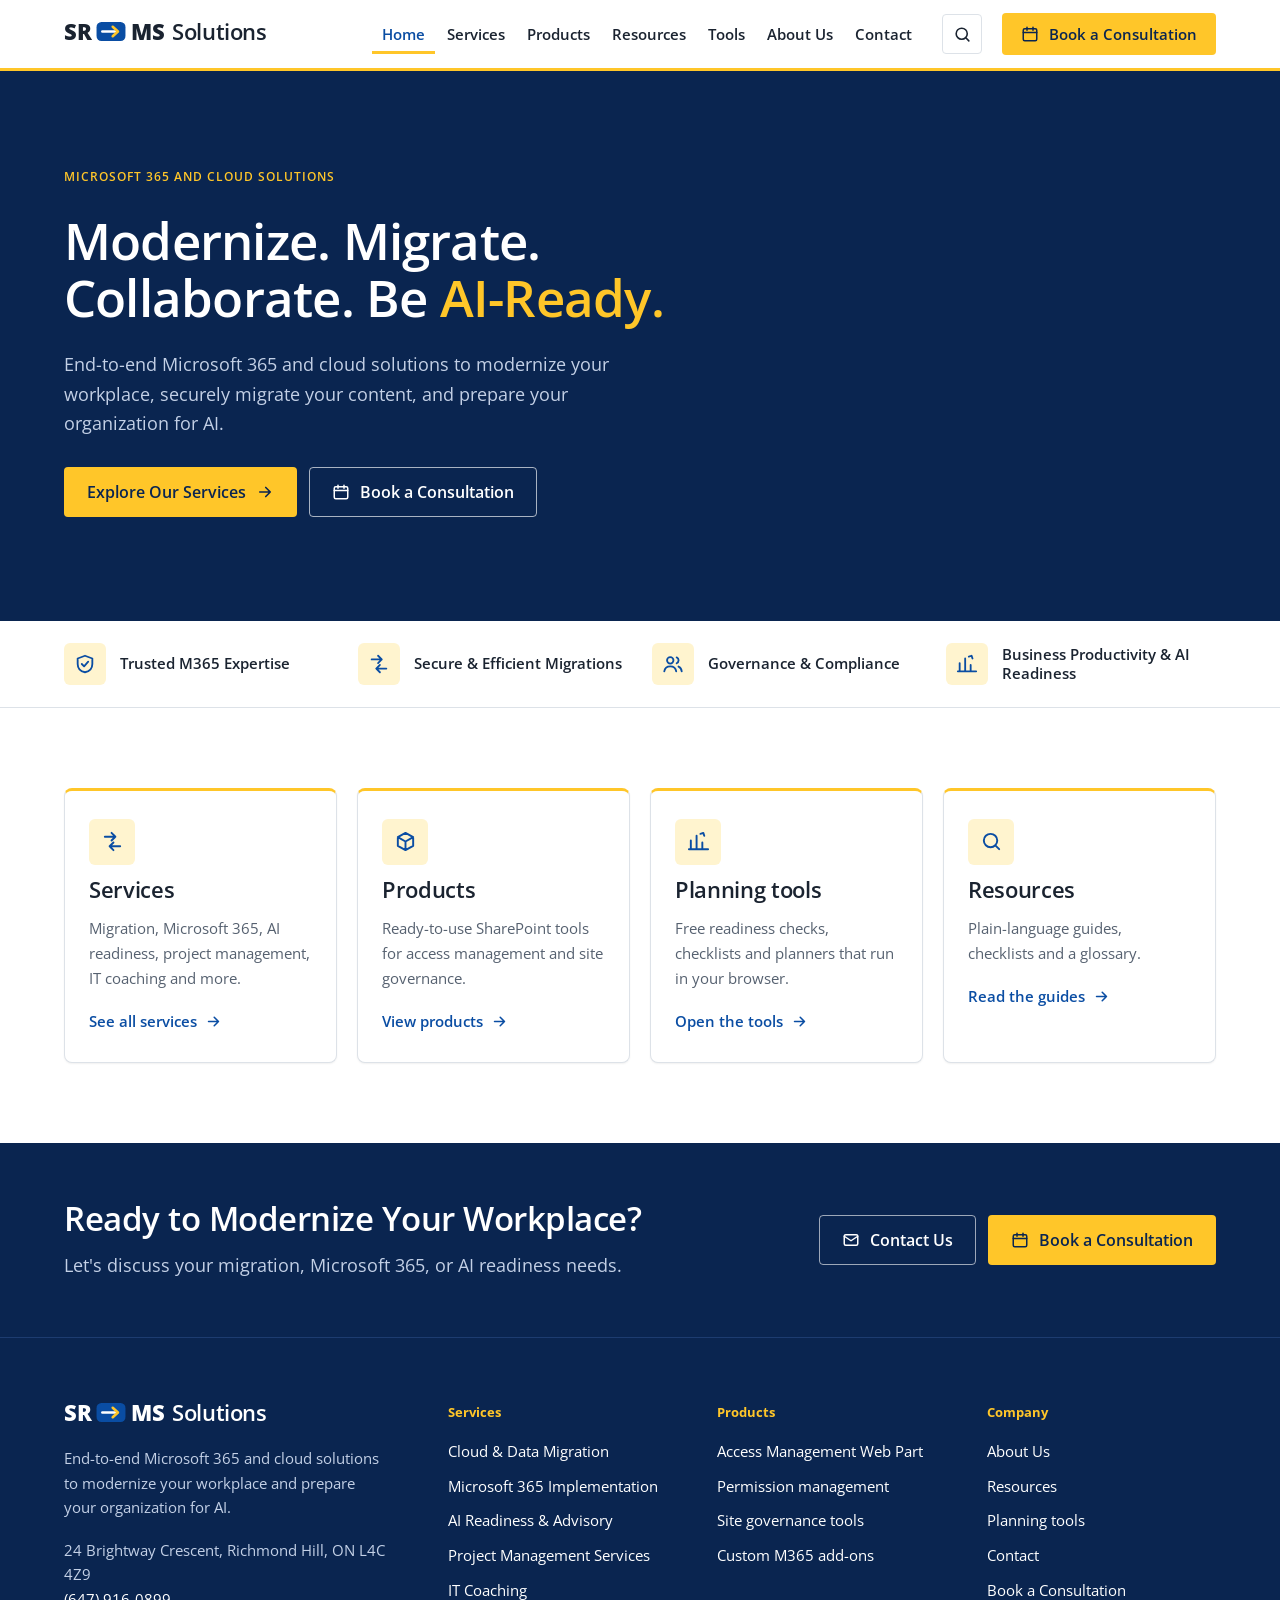
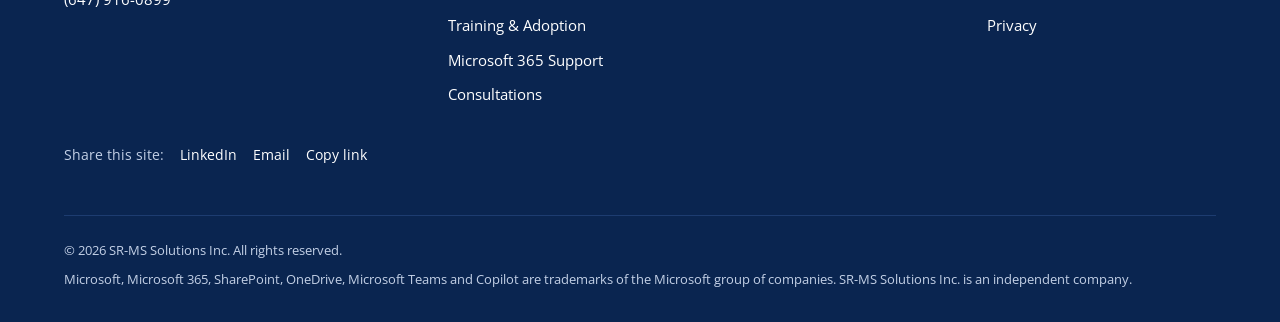
==== commit 42364a92: "Update index.html" ====
--- a/index.html
+++ b/index.html
@@ -309,12 +309,13 @@
 .cta-row .btn-primary{color:#0C2340}
 .view:not([hidden]) .rise{animation:none}
 </style>
-<link rel="stylesheet" href="extras.css?v=8">
+<link rel="stylesheet" href="extras.css?v=9">
 </head>
 <body>
 <a class="skip" href="#main">Skip to content</a>
 <svg width="0" height="0" style="position:absolute" aria-hidden="true">
 <defs>
+<symbol id="i-wm" viewBox="0 0 34 22"><rect width="34" height="22" rx="6" fill="#0A4DA3"/><path d="M7 11h17" fill="none" stroke="#fff" stroke-width="3" stroke-linecap="round"/><path d="M19 5.5l6 5.5-6 5.5" fill="none" stroke="#FFC629" stroke-width="3" stroke-linecap="round" stroke-linejoin="round"/></symbol>
 <symbol id="i-search" viewBox="0 0 24 24" fill="none" stroke="currentColor" stroke-width="2" stroke-linecap="round"><circle cx="11" cy="11" r="7"/><path d="M20 20l-3.5-3.5"/></symbol>
 <symbol id="i-arrow" viewBox="0 0 24 24" fill="none" stroke="currentColor" stroke-width="2.2" stroke-linecap="round" stroke-linejoin="round"><path d="M5 12h14M13 6l6 6-6 6"/></symbol>
 <symbol id="i-cal" viewBox="0 0 24 24" fill="none" stroke="currentColor" stroke-width="2" stroke-linecap="round" stroke-linejoin="round"><rect x="3" y="5" width="18" height="16" rx="2"/><path d="M3 10h18M8 3v4M16 3v4"/></symbol>
@@ -335,8 +336,7 @@
 <header class="site-head">
 <div class="wrap head-row">
 <a class="logo" href="#home" aria-label="SR-MS Solutions Inc. home">
-<svg aria-hidden="true"><use href="#i-logo"/></svg>
-<div><b>SR-MS Solutions</b><span>M365 | Migration | Modern Workplace</span></div>
+<div><b class="wm">SR<svg class="wm-arrow" aria-hidden="true" viewBox="0 0 34 22"><use href="#i-wm"/></svg>MS <i>Solutions</i></b><span>M365 | Migration | Modern Workplace</span></div>
 </a>
 <button class="menu-btn" id="menu-btn" aria-expanded="false" aria-controls="nav" aria-label="Open menu"><svg aria-hidden="true"><use href="#i-menu"/></svg></button>
 <nav class="nav" id="nav" aria-label="Main">
@@ -791,7 +791,7 @@
 <div class="wrap">
 <div class="foot-grid">
 <div>
-<a class="logo" href="#home"><svg aria-hidden="true"><use href="#i-logo"/></svg><div><b>SR-MS Solutions</b><span>M365 | Migration | Modern Workplace</span></div></a>
+<a class="logo" href="#home" aria-label="SR-MS Solutions Inc. home"><div><b class="wm">SR<svg class="wm-arrow" aria-hidden="true" viewBox="0 0 34 22"><use href="#i-wm"/></svg>MS <i>Solutions</i></b><span>M365 | Migration | Modern Workplace</span></div></a>
 <p>End-to-end Microsoft 365 and cloud solutions to modernize your workplace and prepare your organization for AI.</p>
 <p>24 Brightway Crescent, Richmond Hill, ON L4C 4Z9<br><a href="tel:+16479160899">(647) 916-0899</a></p>
 </div>
--- a/extras.css
+++ b/extras.css
@@ -248,3 +248,9 @@
 a.opt:hover{border-color:var(--brand);color:var(--brand)}
 @media (max-width:700px){.paths{grid-template-columns:1fr;gap:10px}.path{grid-template-columns:38px 1fr;gap:2px 12px;padding:14px 16px}.path .ico{grid-row:1/4;width:38px;height:38px}.path h2{font-size:1.08rem}.path p{font-size:.88rem}.path .more{margin-top:2px}.svc-body{gap:22px}.svc-body h2{font-size:1.15rem;margin-bottom:10px}.who{padding:12px 14px}}
 @media print{.back{display:none}}
+
+/* ---- wordmark logo: the hyphen in SR-MS is a migration arrow ---- */
+.logo .wm{display:inline-flex;align-items:center;gap:5px;font-size:1.35rem;font-weight:800;letter-spacing:-.02em;line-height:1}
+.logo .wm i{font-style:normal;font-weight:600;margin-left:3px}
+.logo .wm-arrow{width:30px;height:19px;flex:none}
+@media (max-width:700px){.logo .wm{font-size:1.12rem;gap:4px}.logo .wm-arrow{width:25px;height:16px}}
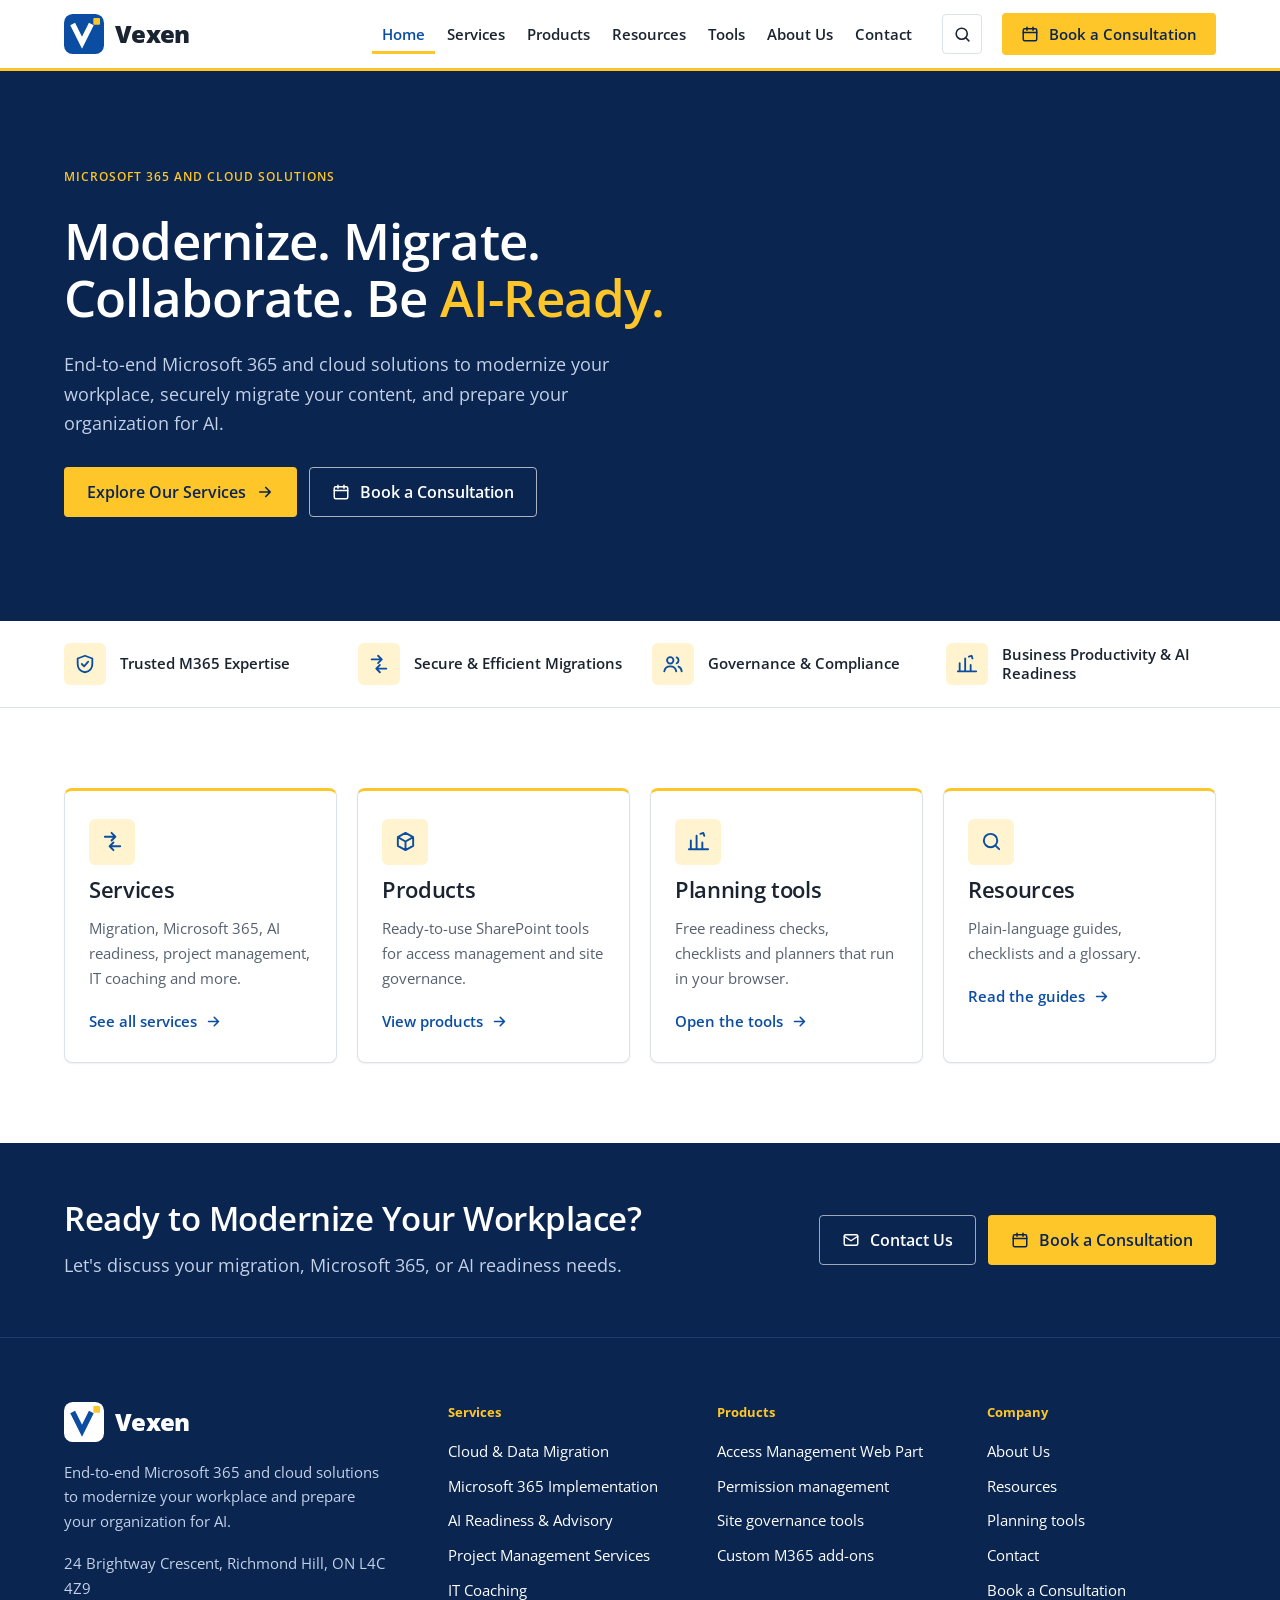
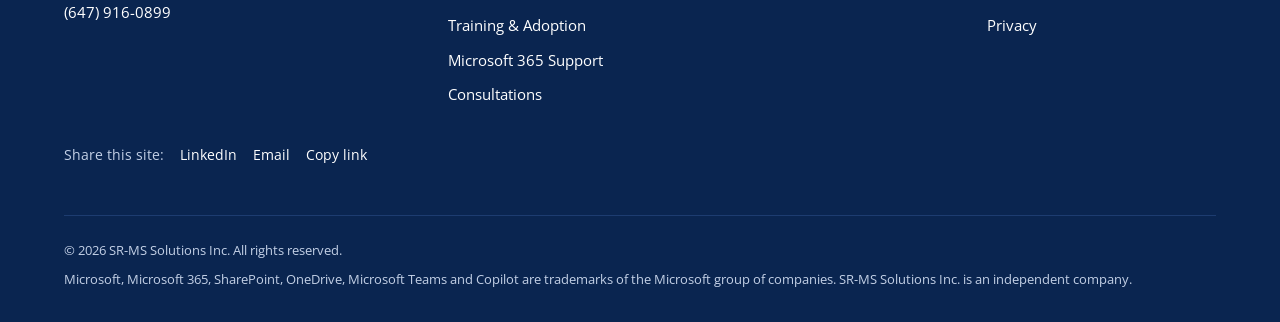
==== commit 76019c46: "Vexen badge logo in header and footer" ====
--- a/index.html
+++ b/index.html
@@ -5,14 +5,14 @@
 <meta name="viewport" content="width=device-width, initial-scale=1">
 <title>SR-MS Solutions Inc.</title>
 <meta name="theme-color" content="#0A4DA3">
-<link rel="canonical" href="https://sahrarajabica.github.io/">
+<link rel="canonical" href="https://vexen.ca/">
 <link rel="icon" href="favicon.svg" type="image/svg+xml">
 <meta property="og:type" content="website">
 <meta property="og:title" content="SR-MS Solutions Inc.">
 <meta property="og:description" content="Microsoft 365 and cloud solutions: migration, implementation, AI readiness and SharePoint products.">
-<meta property="og:url" content="https://sahrarajabica.github.io/">
+<meta property="og:url" content="https://vexen.ca/">
 <meta name="twitter:card" content="summary">
-<script type="application/ld+json">{"@context":"https://schema.org","@type":"ProfessionalService","name":"SR-MS Solutions Inc.","url":"https://sahrarajabica.github.io/","description":"Microsoft 365 and cloud solutions, services and consultations: migration, implementation, AI readiness and SharePoint products.","telephone":"+1-647-916-0899","address":{"@type":"PostalAddress","streetAddress":"24 Brightway Crescent","addressLocality":"Richmond Hill","addressRegion":"ON","postalCode":"L4C 4Z9","addressCountry":"CA"},"knowsAbout":["Microsoft 365","SharePoint migration","Microsoft Teams","OneDrive","Microsoft 365 Copilot readiness"]}</script>
+<script type="application/ld+json">{"@context":"https://schema.org","@type":"ProfessionalService","name":"SR-MS Solutions Inc.","url":"https://vexen.ca/","description":"Microsoft 365 and cloud solutions, services and consultations: migration, implementation, AI readiness and SharePoint products.","telephone":"+1-647-916-0899","address":{"@type":"PostalAddress","streetAddress":"24 Brightway Crescent","addressLocality":"Richmond Hill","addressRegion":"ON","postalCode":"L4C 4Z9","addressCountry":"CA"},"knowsAbout":["Microsoft 365","SharePoint migration","Microsoft Teams","OneDrive","Microsoft 365 Copilot readiness"]}</script>
 <meta name="description" content="SR-MS Solutions Inc. provides Microsoft 365 and cloud solutions, services and consultations: migration, implementation, AI readiness and SharePoint products.">
 <link rel="preconnect" href="https://fonts.googleapis.com">
 <link rel="preconnect" href="https://fonts.gstatic.com" crossorigin>
@@ -315,7 +315,7 @@
 <a class="skip" href="#main">Skip to content</a>
 <svg width="0" height="0" style="position:absolute" aria-hidden="true">
 <defs>
-<symbol id="i-wm" viewBox="0 0 34 22"><rect width="34" height="22" rx="6" fill="#0A4DA3"/><path d="M7 11h17" fill="none" stroke="#fff" stroke-width="3" stroke-linecap="round"/><path d="M19 5.5l6 5.5-6 5.5" fill="none" stroke="#FFC629" stroke-width="3" stroke-linecap="round" stroke-linejoin="round"/></symbol>
+<symbol id="i-vx" viewBox="0 0 120 120"><rect width="120" height="120" rx="26" fill="#0A4DA3"/><polyline points="26,30 54,86 82,30" fill="none" stroke="#fff" stroke-width="16"/><rect x="88" y="12" width="20" height="20" rx="3" fill="#FFC629"/></symbol><symbol id="i-vx-rev" viewBox="0 0 120 120"><rect width="120" height="120" rx="26" fill="#fff"/><polyline points="26,30 54,86 82,30" fill="none" stroke="#0A4DA3" stroke-width="16"/><rect x="88" y="12" width="20" height="20" rx="3" fill="#FFC629"/></symbol>
 <symbol id="i-search" viewBox="0 0 24 24" fill="none" stroke="currentColor" stroke-width="2" stroke-linecap="round"><circle cx="11" cy="11" r="7"/><path d="M20 20l-3.5-3.5"/></symbol>
 <symbol id="i-arrow" viewBox="0 0 24 24" fill="none" stroke="currentColor" stroke-width="2.2" stroke-linecap="round" stroke-linejoin="round"><path d="M5 12h14M13 6l6 6-6 6"/></symbol>
 <symbol id="i-cal" viewBox="0 0 24 24" fill="none" stroke="currentColor" stroke-width="2" stroke-linecap="round" stroke-linejoin="round"><rect x="3" y="5" width="18" height="16" rx="2"/><path d="M3 10h18M8 3v4M16 3v4"/></symbol>
@@ -335,8 +335,8 @@
 </svg>
 <header class="site-head">
 <div class="wrap head-row">
-<a class="logo" href="#home" aria-label="SR-MS Solutions Inc. home">
-<div><b class="wm">SR<svg class="wm-arrow" aria-hidden="true" viewBox="0 0 34 22"><use href="#i-wm"/></svg>MS <i>Solutions</i></b><span>M365 | Migration | Modern Workplace</span></div>
+<a class="logo" href="#home" aria-label="Vexen home">
+<svg class="vx-badge" aria-hidden="true" viewBox="0 0 120 120"><use href="#i-vx"/></svg><div><b class="wm">Vexen</b><span>Microsoft 365 &amp; Cloud Solutions</span></div>
 </a>
 <button class="menu-btn" id="menu-btn" aria-expanded="false" aria-controls="nav" aria-label="Open menu"><svg aria-hidden="true"><use href="#i-menu"/></svg></button>
 <nav class="nav" id="nav" aria-label="Main">
@@ -791,7 +791,7 @@
 <div class="wrap">
 <div class="foot-grid">
 <div>
-<a class="logo" href="#home" aria-label="SR-MS Solutions Inc. home"><div><b class="wm">SR<svg class="wm-arrow" aria-hidden="true" viewBox="0 0 34 22"><use href="#i-wm"/></svg>MS <i>Solutions</i></b><span>M365 | Migration | Modern Workplace</span></div></a>
+<a class="logo" href="#home" aria-label="Vexen home"><svg class="vx-badge" aria-hidden="true" viewBox="0 0 120 120"><use href="#i-vx-rev"/></svg><div><b class="wm">Vexen</b><span>Microsoft 365 &amp; Cloud Solutions</span></div></a>
 <p>End-to-end Microsoft 365 and cloud solutions to modernize your workplace and prepare your organization for AI.</p>
 <p>24 Brightway Crescent, Richmond Hill, ON L4C 4Z9<br><a href="tel:+16479160899">(647) 916-0899</a></p>
 </div>
--- a/extras.css
+++ b/extras.css
@@ -250,7 +250,6 @@
 @media print{.back{display:none}}
 
 /* ---- wordmark logo: the hyphen in SR-MS is a migration arrow ---- */
-.logo .wm{display:inline-flex;align-items:center;gap:5px;font-size:1.35rem;font-weight:800;letter-spacing:-.02em;line-height:1}
-.logo .wm i{font-style:normal;font-weight:600;margin-left:3px}
-.logo .wm-arrow{width:30px;height:19px;flex:none}
-@media (max-width:700px){.logo .wm{font-size:1.12rem;gap:4px}.logo .wm-arrow{width:25px;height:16px}}
+.logo .vx-badge{width:40px;height:40px;flex:none}
+.logo .wm{display:block;font-size:1.5rem;font-weight:800;letter-spacing:-.03em;line-height:1}
+@media (max-width:700px){.logo .vx-badge{width:34px;height:34px}.logo .wm{font-size:1.25rem}}
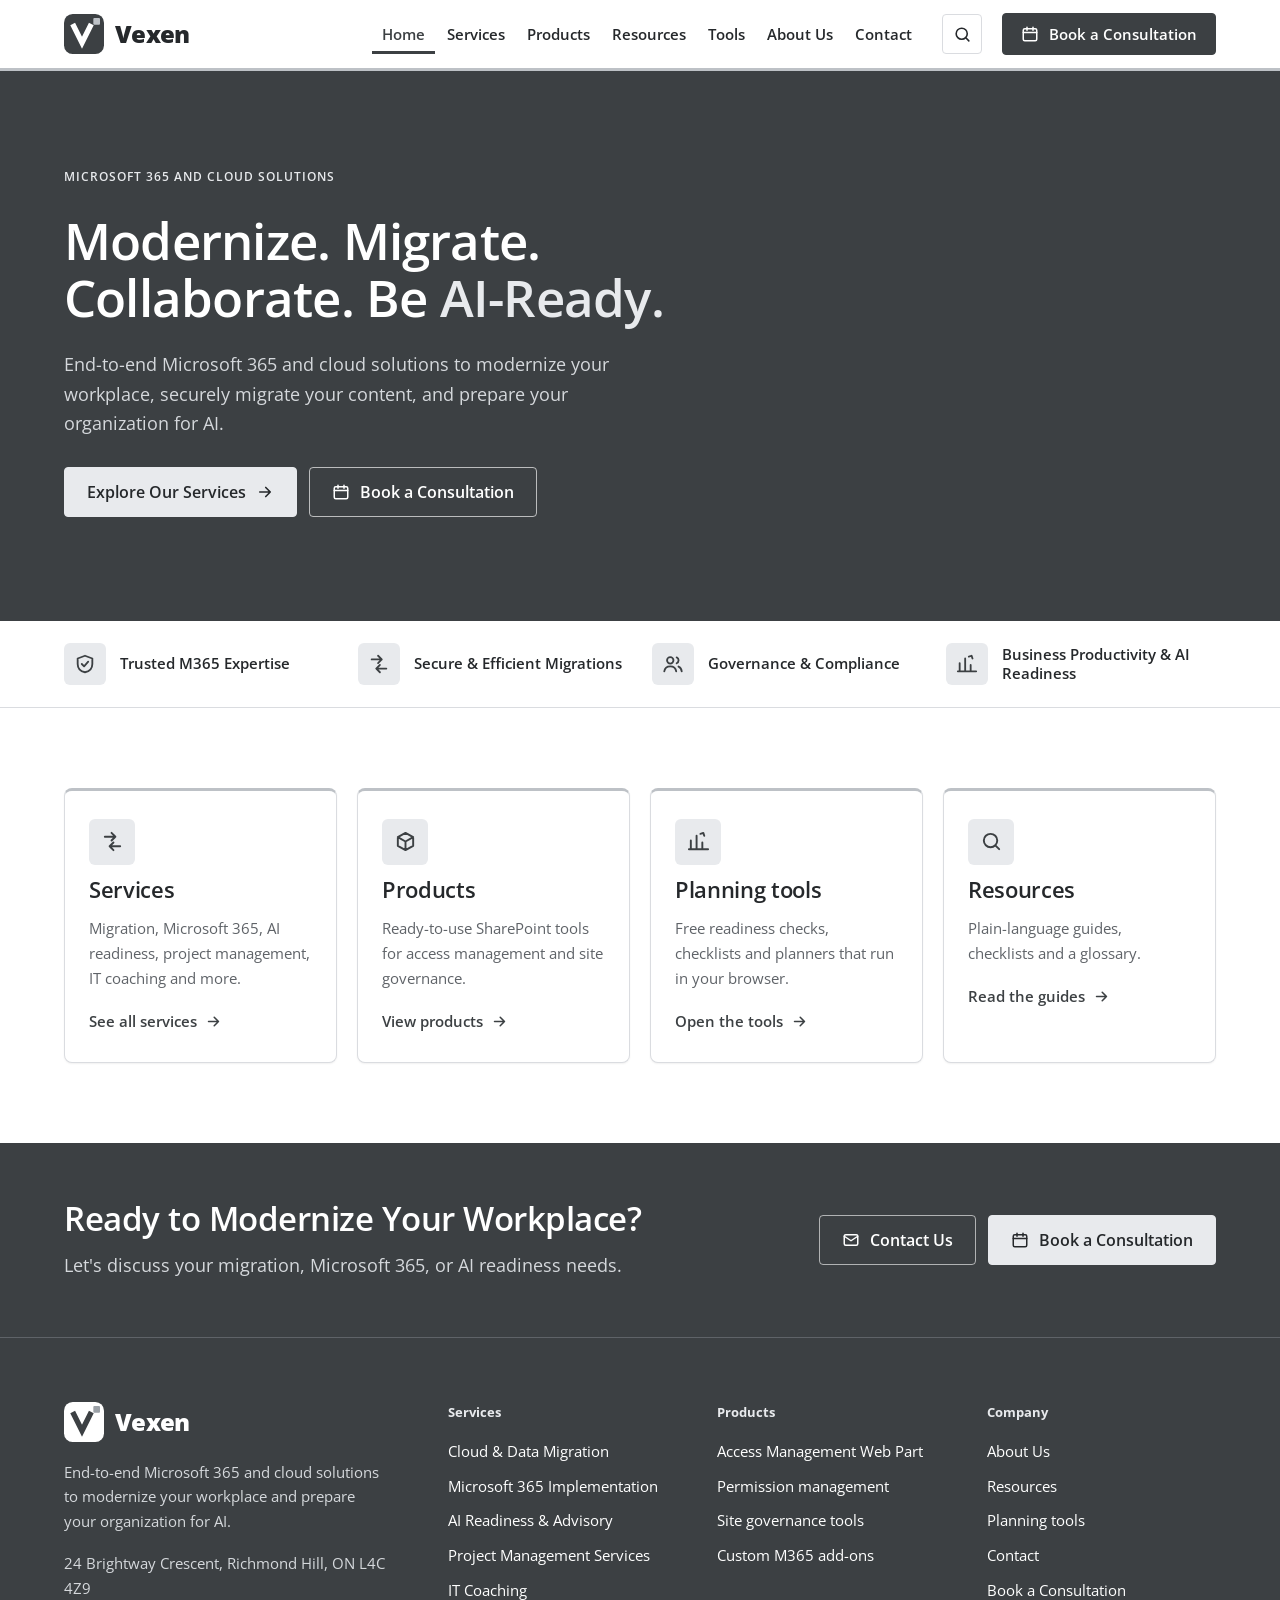
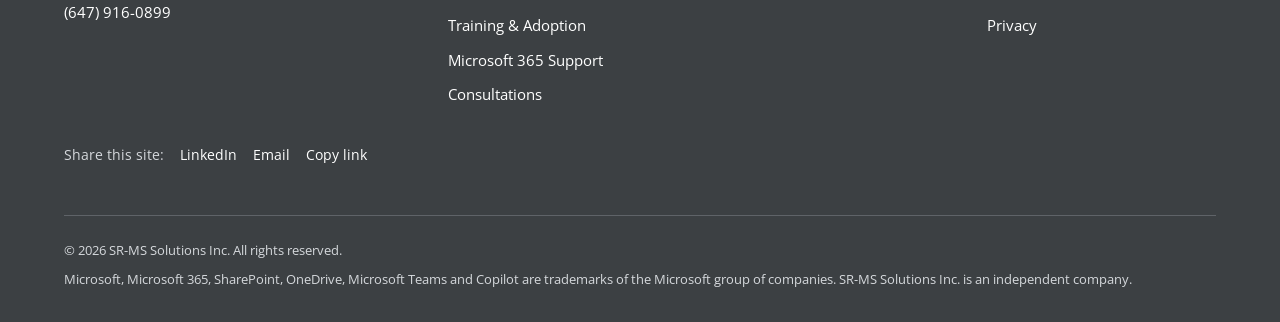
==== commit f5c3ae36: "Update index.htmlGray theme: logo badge, theme color" ====
--- a/index.html
+++ b/index.html
@@ -4,7 +4,7 @@
 <meta charset="utf-8">
 <meta name="viewport" content="width=device-width, initial-scale=1">
 <title>SR-MS Solutions Inc.</title>
-<meta name="theme-color" content="#0A4DA3">
+<meta name="theme-color" content="#3C4043">
 <link rel="canonical" href="https://vexen.ca/">
 <link rel="icon" href="favicon.svg" type="image/svg+xml">
 <meta property="og:type" content="website">
@@ -306,16 +306,16 @@
 .cta-row{background:none;border:0;border-radius:0;padding:56px 0}
 .cta-row::before{display:none}
 .cta-row .btn-ghost{background:transparent;border-color:rgba(255,255,255,.6)}
-.cta-row .btn-primary{color:#0C2340}
+.cta-row .btn-primary{color:#25282B}
 .view:not([hidden]) .rise{animation:none}
 </style>
-<link rel="stylesheet" href="extras.css?v=9">
+<link rel="stylesheet" href="extras.css?v=10">
 </head>
 <body>
 <a class="skip" href="#main">Skip to content</a>
 <svg width="0" height="0" style="position:absolute" aria-hidden="true">
 <defs>
-<symbol id="i-vx" viewBox="0 0 120 120"><rect width="120" height="120" rx="26" fill="#0A4DA3"/><polyline points="26,30 54,86 82,30" fill="none" stroke="#fff" stroke-width="16"/><rect x="88" y="12" width="20" height="20" rx="3" fill="#FFC629"/></symbol><symbol id="i-vx-rev" viewBox="0 0 120 120"><rect width="120" height="120" rx="26" fill="#fff"/><polyline points="26,30 54,86 82,30" fill="none" stroke="#0A4DA3" stroke-width="16"/><rect x="88" y="12" width="20" height="20" rx="3" fill="#FFC629"/></symbol>
+<symbol id="i-vx" viewBox="0 0 120 120"><rect width="120" height="120" rx="26" fill="#3C4043"/><polyline points="26,30 54,86 82,30" fill="none" stroke="#fff" stroke-width="16"/><rect x="88" y="12" width="20" height="20" rx="3" fill="#BDC1C6"/></symbol><symbol id="i-vx-rev" viewBox="0 0 120 120"><rect width="120" height="120" rx="26" fill="#fff"/><polyline points="26,30 54,86 82,30" fill="none" stroke="#3C4043" stroke-width="16"/><rect x="88" y="12" width="20" height="20" rx="3" fill="#9AA0A6"/></symbol>
 <symbol id="i-search" viewBox="0 0 24 24" fill="none" stroke="currentColor" stroke-width="2" stroke-linecap="round"><circle cx="11" cy="11" r="7"/><path d="M20 20l-3.5-3.5"/></symbol>
 <symbol id="i-arrow" viewBox="0 0 24 24" fill="none" stroke="currentColor" stroke-width="2.2" stroke-linecap="round" stroke-linejoin="round"><path d="M5 12h14M13 6l6 6-6 6"/></symbol>
 <symbol id="i-cal" viewBox="0 0 24 24" fill="none" stroke="currentColor" stroke-width="2" stroke-linecap="round" stroke-linejoin="round"><rect x="3" y="5" width="18" height="16" rx="2"/><path d="M3 10h18M8 3v4M16 3v4"/></symbol>
@@ -329,7 +329,7 @@
 <symbol id="i-pin" viewBox="0 0 24 24" fill="none" stroke="currentColor" stroke-width="2" stroke-linecap="round" stroke-linejoin="round"><path d="M12 21s7-6.200 7-11.500A7 7 0 005 9.500C5 14.800 12 21 12 21z"/><circle cx="12" cy="9.500" r="2.500"/></symbol>
 <symbol id="i-menu" viewBox="0 0 24 24" fill="none" stroke="currentColor" stroke-width="2.200" stroke-linecap="round"><path d="M4 7h16M4 12h16M4 17h16"/></symbol>
 <linearGradient id="lg" x1="0" y1="0" x2="1" y2="1"><stop offset="0" stop-color="#0F6CBD"/><stop offset=".6" stop-color="#6B4DE6"/><stop offset="1" stop-color="#C247B8"/></linearGradient>
-<symbol id="i-logo" viewBox="0 0 48 48"><rect x="2" y="2" width="44" height="44" rx="6" fill="#0A4DA3"/><path d="M13 31h11a6 6 0 006-6v-7" fill="none" stroke="#fff" stroke-width="4" stroke-linecap="round"/><path d="M23 20l7-7 7 7" fill="none" stroke="#fff" stroke-width="4" stroke-linecap="round" stroke-linejoin="round"/><circle cx="13" cy="31" r="3.5" fill="#fff"/></symbol>
+<symbol id="i-logo" viewBox="0 0 48 48"><rect x="2" y="2" width="44" height="44" rx="6" fill="#3C4043"/><path d="M13 31h11a6 6 0 006-6v-7" fill="none" stroke="#fff" stroke-width="4" stroke-linecap="round"/><path d="M23 20l7-7 7 7" fill="none" stroke="#fff" stroke-width="4" stroke-linecap="round" stroke-linejoin="round"/><circle cx="13" cy="31" r="3.5" fill="#fff"/></symbol>
 <symbol id="i-spark" viewBox="0 0 24 24" fill="none" stroke="currentColor" stroke-width="2" stroke-linecap="round" stroke-linejoin="round"><path d="M11 3l1.8 5.2L18 10l-5.2 1.800L11 17l-1.800-5.200L4 10l5.200-1.800L11 3zM18.500 15l.8 2.200 2.200.8-2.200.8-.8 2.200-.8-2.200-2.200-.8 2.200-.8.8-2.200z"/></symbol>
 </defs>
 </svg>
--- a/extras.css
+++ b/extras.css
@@ -4,7 +4,7 @@
 .nav a,.head-cta,.logo span{white-space:nowrap}
 .nav a{padding:8px 10px}
 @media (max-width:1120px){.menu-btn{display:block;order:3}.head-cta{display:none}.nav{display:none;position:absolute;left:0;right:0;top:100%;background:var(--surface);border:1px solid var(--line);border-top:0;border-radius:0 0 8px 8px;box-shadow:var(--shadow-lg);flex-direction:column;align-items:stretch;padding:10px}.nav.open{display:flex}.nav a{padding:13px 16px}}
-.sx{position:fixed;inset:0;z-index:80;background:rgba(12,35,64,.5);display:grid;align-items:start;justify-items:center;padding:10vh 16px 16px}
+.sx{position:fixed;inset:0;z-index:80;background:rgba(37,40,43,.5);display:grid;align-items:start;justify-items:center;padding:10vh 16px 16px}
 .sx-box{width:min(640px,100%);background:var(--surface);border:1px solid var(--line);border-radius:8px;box-shadow:0 24px 60px rgba(0,0,0,.28);overflow:hidden}
 .sx-box input{border:0;border-bottom:1px solid var(--line);border-radius:0;padding:18px 20px;font-size:1.05rem;background:var(--surface);box-shadow:none}
 .sx-list{max-height:52vh;overflow:auto}
@@ -54,14 +54,17 @@
 @media (prefers-reduced-motion:reduce){.flash{animation:none}.meter i{transition:none}}
 @media print{.site-head,.cta,.foot,.m-cta,.to-top,.progress,.btn,.filter,.sx,.seg,.row-actions{display:none!important}body{font-size:11pt;padding:0}.section{padding:14px 0}.page-head{padding:14px 0}.mesh{background:none;border:0}details,.tool,.panel{break-inside:avoid;box-shadow:none}}
 
-/* ---- yellow and blue theme ---- */
-:root{--brand:#0A4DA3;--violet:#0A4DA3;--teal:#0A4DA3;--pink:#0A4DA3;--deep:#0A2550;--deep-line:#1D3C70;--deep-muted:#C3D0E6;--soft:#F3F6FB;--accent:#FFC629;--accent-soft:#FFF4CF}
-.btn-primary,.cta-row .btn-primary{background:var(--accent);color:#0A2550}
+/* ---- light gray and dark gray theme ---- */
+:root{--brand:#3C4043;--violet:#3C4043;--teal:#3C4043;--pink:#3C4043;--ink:#25282B;--muted:#5F6368;--line:#DADCE0;--deep:#3C4043;--deep-line:#5F6368;--deep-muted:#D5D8DC;--soft:#F1F3F4;--accent:#BDC1C6;--accent-soft:#E8EAED}
+.btn-primary{background:var(--brand);color:#fff;border-color:var(--brand)}
+.btn-primary:hover{background:#2A2D30}
+.mesh .btn-primary,.cta-row .btn-primary{background:#E8EAED;color:#25282B;border-color:#E8EAED}
+.mesh .btn-primary:hover,.cta-row .btn-primary:hover{background:#fff}
 .site-head{border-bottom:3px solid var(--accent)}
-.nav a[aria-current="page"]{box-shadow:inset 0 -3px 0 var(--accent)}
+.nav a[aria-current="page"]{box-shadow:inset 0 -3px 0 var(--brand)}
 .mesh{background:var(--deep);color:#fff;border-bottom:0}
 .mesh .lede{color:var(--deep-muted)}
-.mesh .label,.hero h1 em{color:var(--accent)}
+.mesh .label,.hero h1 em{color:#E8EAED}
 .mesh .btn-ghost{color:#fff;border-color:rgba(255,255,255,.65)}
 .mesh .btn-ghost:hover{background:rgba(255,255,255,.1)}
 .manifest{color:var(--ink);border:0}
@@ -69,9 +72,9 @@
 .card,.steps li,.tool{border-top:3px solid var(--accent)}
 .cards .card .ico,.trust li:nth-child(n) svg,.contact-list svg{background:var(--accent-soft);color:var(--brand)}
 .progress{background:var(--accent)}
-.foot h4{color:var(--accent)}
+.foot h4{color:#E8EAED}
 summary::after{background:var(--accent-soft)}
-.result{border-left:4px solid var(--accent)}
+.result{border-left:4px solid var(--brand)}
 @media print{.mesh{background:none;color:var(--ink)}.mesh .lede,.mesh .label,.hero h1 em{color:var(--ink)}}
 
 /* ---- finder, comparison, scenarios, wave planner, sub-navigation ---- */
@@ -89,11 +92,11 @@
 .cmp{width:100%;min-width:560px;border-collapse:collapse;background:var(--surface)}
 .cmp th,.cmp td{text-align:left;padding:14px 18px;border-bottom:1px solid var(--line);vertical-align:top}
 .cmp thead th,.cmp thead td{background:var(--deep);color:#fff;font-weight:600}
-.cmp thead th:last-child{color:var(--accent)}
+.cmp thead th:last-child{color:#E8EAED}
 .cmp tbody th{font-weight:600;width:26%}
 .cmp tbody td:last-child{background:var(--accent-soft)}
 .cmp tbody tr:last-child th,.cmp tbody tr:last-child td{border-bottom:0}
-.tag{display:inline-block;width:fit-content;font-size:.72rem;font-weight:600;letter-spacing:.06em;text-transform:uppercase;color:#0A2550;background:var(--accent);padding:3px 8px;border-radius:3px}
+.tag{display:inline-block;width:fit-content;font-size:.72rem;font-weight:600;letter-spacing:.06em;text-transform:uppercase;color:#25282B;background:var(--accent-soft);padding:3px 8px;border-radius:3px}
 .panel .start{border-top:1px solid var(--line);padding-top:12px;font-size:.92rem}
 a.panel{text-decoration:none;color:inherit}
 .wp-rows{display:grid;gap:8px}
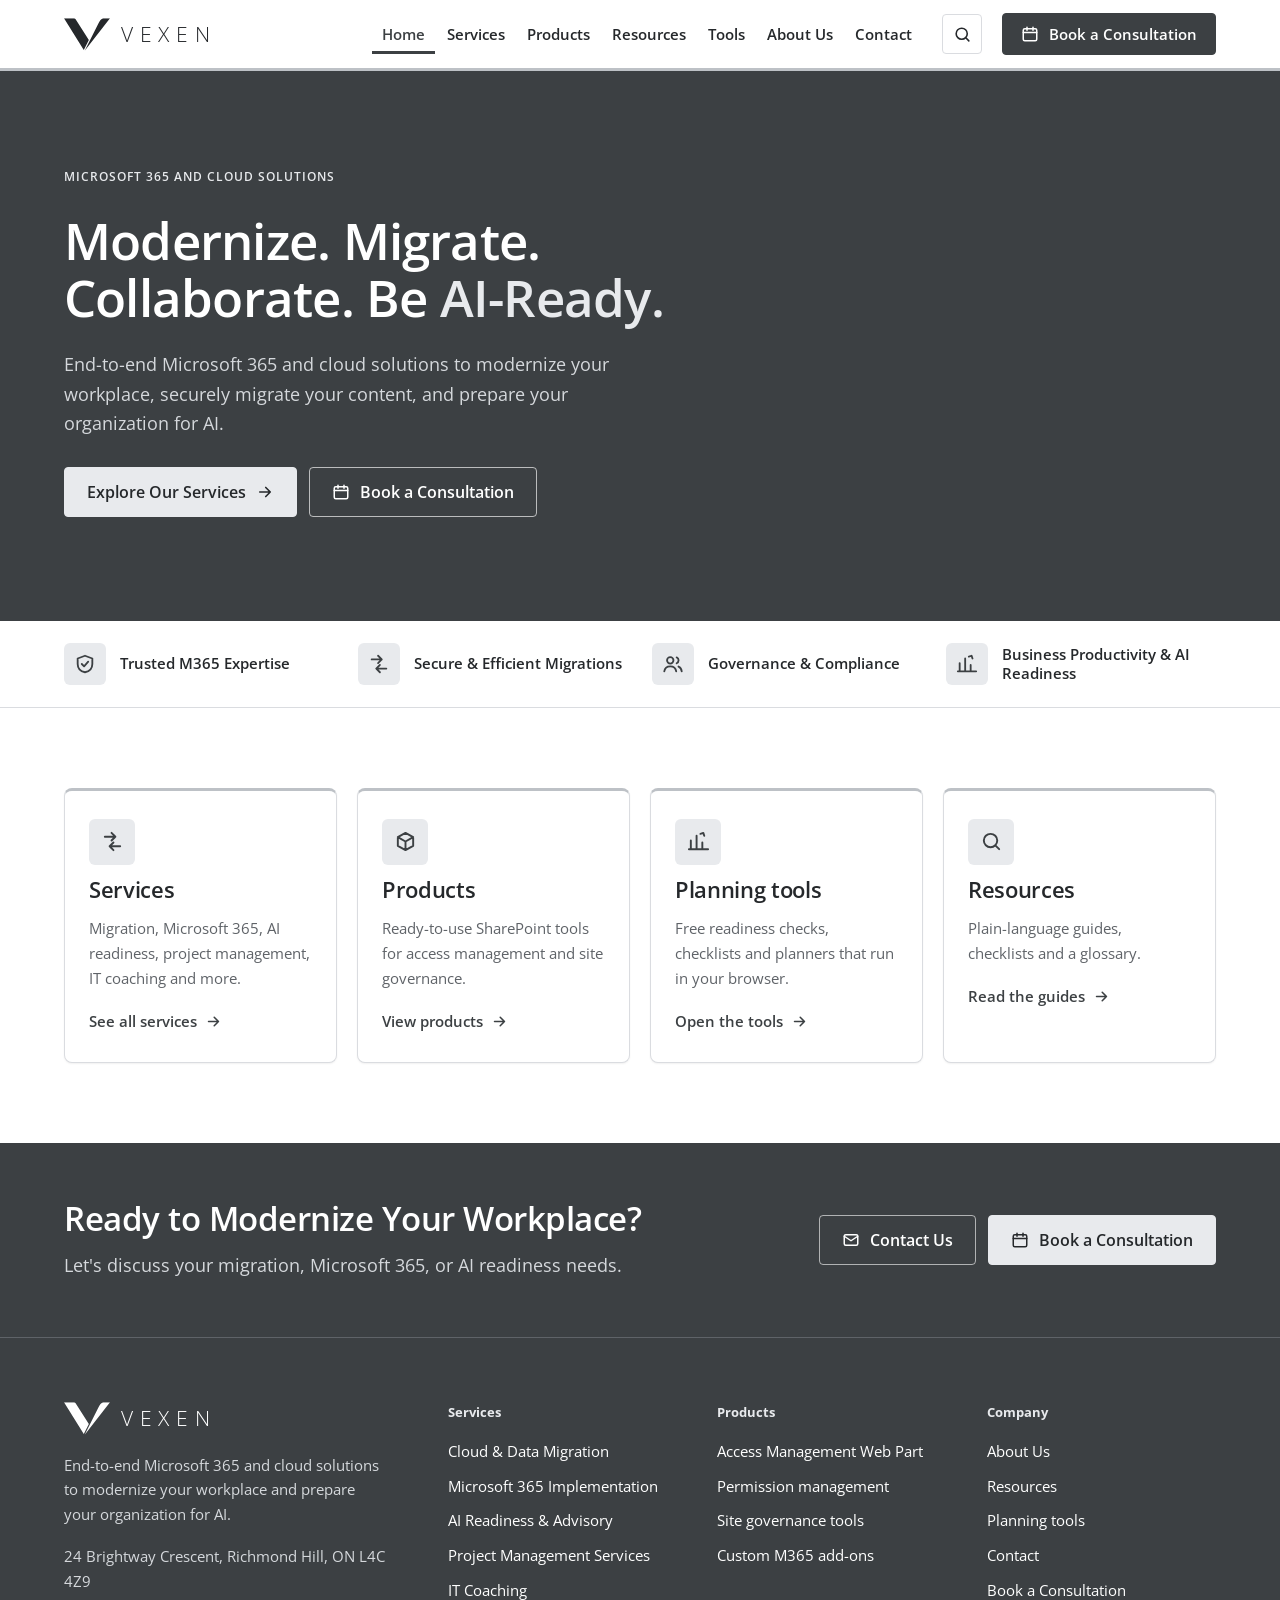
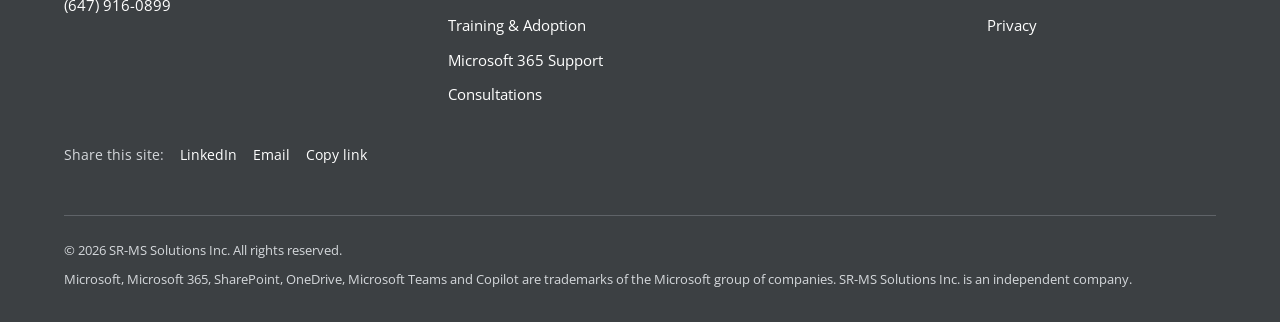
==== commit 3fefe05c: "Update index.html" ====
--- a/index.html
+++ b/index.html
@@ -309,13 +309,13 @@
 .cta-row .btn-primary{color:#25282B}
 .view:not([hidden]) .rise{animation:none}
 </style>
-<link rel="stylesheet" href="extras.css?v=10">
+<link rel="stylesheet" href="extras.css?v=11">
 </head>
 <body>
 <a class="skip" href="#main">Skip to content</a>
 <svg width="0" height="0" style="position:absolute" aria-hidden="true">
 <defs>
-<symbol id="i-vx" viewBox="0 0 120 120"><rect width="120" height="120" rx="26" fill="#3C4043"/><polyline points="26,30 54,86 82,30" fill="none" stroke="#fff" stroke-width="16"/><rect x="88" y="12" width="20" height="20" rx="3" fill="#BDC1C6"/></symbol><symbol id="i-vx-rev" viewBox="0 0 120 120"><rect width="120" height="120" rx="26" fill="#fff"/><polyline points="26,30 54,86 82,30" fill="none" stroke="#3C4043" stroke-width="16"/><rect x="88" y="12" width="20" height="20" rx="3" fill="#9AA0A6"/></symbol>
+<symbol id="i-vx" viewBox="0 0 400 282" fill="currentColor"><path d="M0 0H86Q96 0 101 8L216 188L172 276Z"/><path d="M340 0H400L180 282L298 48Q316 8 340 0Z"/></symbol><symbol id="i-vx-rev" viewBox="0 0 400 282" fill="currentColor"><path d="M0 0H86Q96 0 101 8L216 188L172 276Z"/><path d="M340 0H400L180 282L298 48Q316 8 340 0Z"/></symbol>
 <symbol id="i-search" viewBox="0 0 24 24" fill="none" stroke="currentColor" stroke-width="2" stroke-linecap="round"><circle cx="11" cy="11" r="7"/><path d="M20 20l-3.5-3.5"/></symbol>
 <symbol id="i-arrow" viewBox="0 0 24 24" fill="none" stroke="currentColor" stroke-width="2.2" stroke-linecap="round" stroke-linejoin="round"><path d="M5 12h14M13 6l6 6-6 6"/></symbol>
 <symbol id="i-cal" viewBox="0 0 24 24" fill="none" stroke="currentColor" stroke-width="2" stroke-linecap="round" stroke-linejoin="round"><rect x="3" y="5" width="18" height="16" rx="2"/><path d="M3 10h18M8 3v4M16 3v4"/></symbol>
@@ -336,7 +336,7 @@
 <header class="site-head">
 <div class="wrap head-row">
 <a class="logo" href="#home" aria-label="Vexen home">
-<svg class="vx-badge" aria-hidden="true" viewBox="0 0 120 120"><use href="#i-vx"/></svg><div><b class="wm">Vexen</b><span>Microsoft 365 &amp; Cloud Solutions</span></div>
+<svg class="vx-badge" aria-hidden="true" viewBox="0 0 400 282"><use href="#i-vx"/></svg><div><b class="wm">Vexen</b><span>Microsoft 365 &amp; Cloud Solutions</span></div>
 </a>
 <button class="menu-btn" id="menu-btn" aria-expanded="false" aria-controls="nav" aria-label="Open menu"><svg aria-hidden="true"><use href="#i-menu"/></svg></button>
 <nav class="nav" id="nav" aria-label="Main">
@@ -791,7 +791,7 @@
 <div class="wrap">
 <div class="foot-grid">
 <div>
-<a class="logo" href="#home" aria-label="Vexen home"><svg class="vx-badge" aria-hidden="true" viewBox="0 0 120 120"><use href="#i-vx-rev"/></svg><div><b class="wm">Vexen</b><span>Microsoft 365 &amp; Cloud Solutions</span></div></a>
+<a class="logo" href="#home" aria-label="Vexen home"><svg class="vx-badge" aria-hidden="true" viewBox="0 0 400 282"><use href="#i-vx-rev"/></svg><div><b class="wm">Vexen</b><span>Microsoft 365 &amp; Cloud Solutions</span></div></a>
 <p>End-to-end Microsoft 365 and cloud solutions to modernize your workplace and prepare your organization for AI.</p>
 <p>24 Brightway Crescent, Richmond Hill, ON L4C 4Z9<br><a href="tel:+16479160899">(647) 916-0899</a></p>
 </div>
--- a/extras.css
+++ b/extras.css
@@ -256,3 +256,9 @@
 .logo .vx-badge{width:40px;height:40px;flex:none}
 .logo .wm{display:block;font-size:1.5rem;font-weight:800;letter-spacing:-.03em;line-height:1}
 @media (max-width:700px){.logo .vx-badge{width:34px;height:34px}.logo .wm{font-size:1.25rem}}
+
+/* ---- VEXEN split-V logo ---- */
+.logo .vx-badge{width:46px;height:33px}
+.logo .wm{font-weight:300;font-size:1.3rem;letter-spacing:.32em;text-transform:uppercase;line-height:1}
+.logo .wm+span{margin-top:5px}
+@media (max-width:700px){.logo .vx-badge{width:38px;height:27px}.logo .wm{font-size:1.1rem;letter-spacing:.26em}}
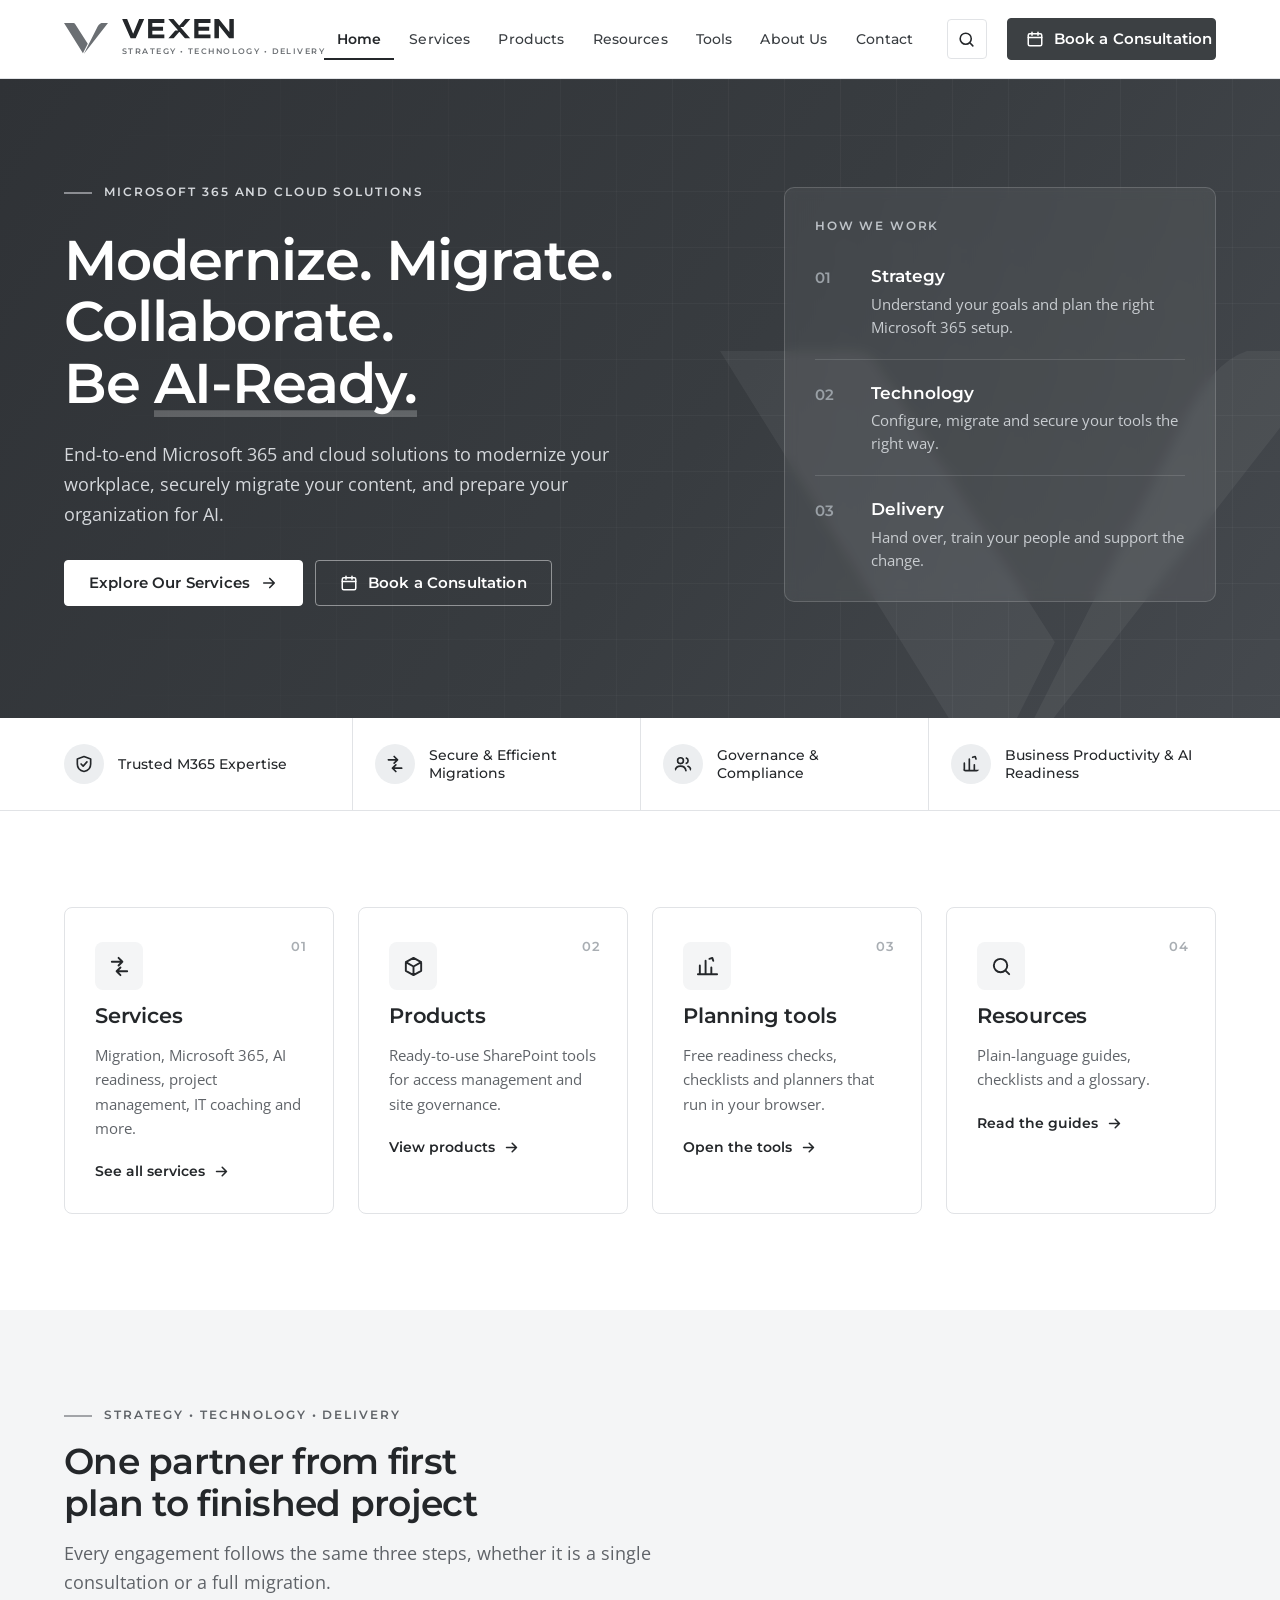
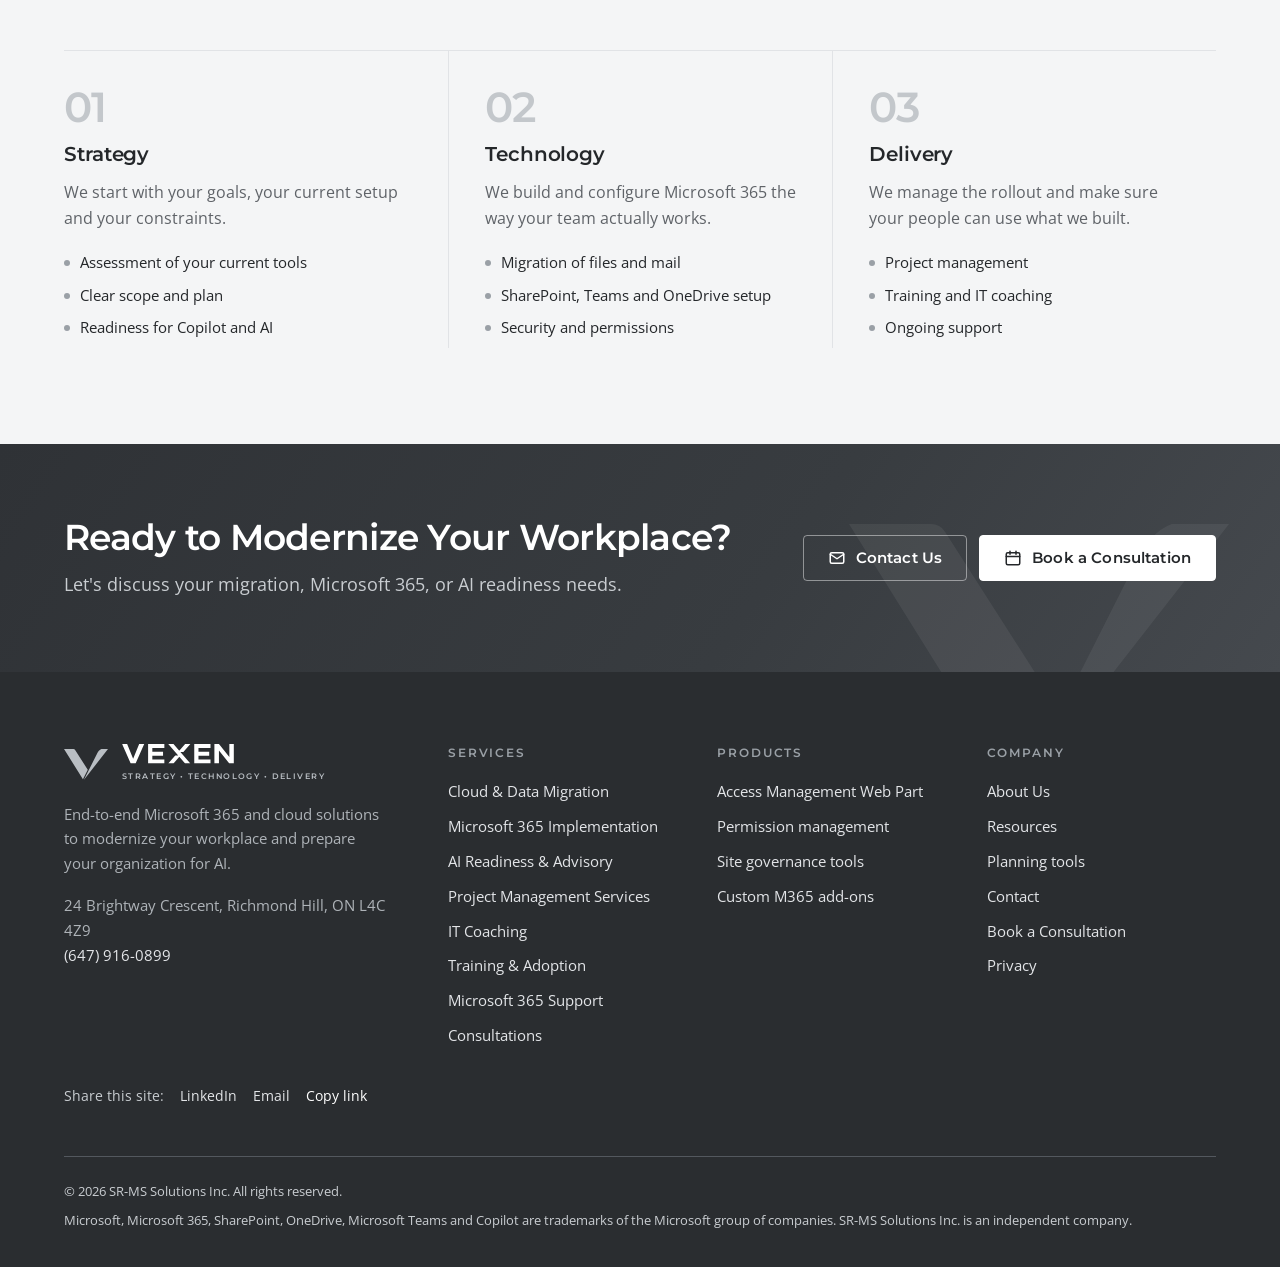
==== commit ba70893a: "Update index.html" ====
--- a/index.html
+++ b/index.html
@@ -310,12 +310,15 @@
 .view:not([hidden]) .rise{animation:none}
 </style>
 <link rel="stylesheet" href="extras.css?v=11">
+<link rel="preconnect" href="https://fonts.googleapis.com"><link rel="preconnect" href="https://fonts.gstatic.com" crossorigin><link rel="stylesheet" href="https://fonts.googleapis.com/css2?family=Montserrat:wght@500;600;700&amp;display=swap">
+<link rel="stylesheet" href="pro.css?v=1">
 </head>
 <body>
 <a class="skip" href="#main">Skip to content</a>
 <svg width="0" height="0" style="position:absolute" aria-hidden="true">
 <defs>
 <symbol id="i-vx" viewBox="0 0 400 282" fill="currentColor"><path d="M0 0H86Q96 0 101 8L216 188L172 276Z"/><path d="M340 0H400L180 282L298 48Q316 8 340 0Z"/></symbol><symbol id="i-vx-rev" viewBox="0 0 400 282" fill="currentColor"><path d="M0 0H86Q96 0 101 8L216 188L172 276Z"/><path d="M340 0H400L180 282L298 48Q316 8 340 0Z"/></symbol>
+<symbol id="i-wm" viewBox="0 0 344 60" fill="currentColor"><path d="M0 0 15.5 0 34 45 52.5 0 68 0 41.5 60 26.5 60ZM80 0 130 0 130 12 93 12 93 24 126 24 126 36 93 36 93 48 130 48 130 60 80 60ZM142 0 158 0 210 60 194 60ZM194 0 210 0 188.5 24.8 172.5 24.8ZM163.5 35.2 179.5 35.2 158 60 142 60ZM222 0 272 0 272 12 235 12 235 24 268 24 268 36 235 36 235 48 272 48 272 60 222 60ZM284 0 298 0 330 40 330 0 344 0 344 60 330 60 298 20 298 60 284 60Z"/></symbol>
 <symbol id="i-search" viewBox="0 0 24 24" fill="none" stroke="currentColor" stroke-width="2" stroke-linecap="round"><circle cx="11" cy="11" r="7"/><path d="M20 20l-3.5-3.5"/></symbol>
 <symbol id="i-arrow" viewBox="0 0 24 24" fill="none" stroke="currentColor" stroke-width="2.2" stroke-linecap="round" stroke-linejoin="round"><path d="M5 12h14M13 6l6 6-6 6"/></symbol>
 <symbol id="i-cal" viewBox="0 0 24 24" fill="none" stroke="currentColor" stroke-width="2" stroke-linecap="round" stroke-linejoin="round"><rect x="3" y="5" width="18" height="16" rx="2"/><path d="M3 10h18M8 3v4M16 3v4"/></symbol>
@@ -336,7 +339,7 @@
 <header class="site-head">
 <div class="wrap head-row">
 <a class="logo" href="#home" aria-label="Vexen home">
-<svg class="vx-badge" aria-hidden="true" viewBox="0 0 400 282"><use href="#i-vx"/></svg><div><b class="wm">Vexen</b><span>Microsoft 365 &amp; Cloud Solutions</span></div>
+<svg class="vx-mark" aria-hidden="true" viewBox="0 0 400 282"><use href="#i-vx"/></svg><span class="vx-div" aria-hidden="true"></span><div class="vx-text"><svg class="vx-word" aria-hidden="true" viewBox="0 0 344 60"><use href="#i-wm"/></svg><span class="vx-tag">Strategy &bull; Technology &bull; Delivery</span></div>
 </a>
 <button class="menu-btn" id="menu-btn" aria-expanded="false" aria-controls="nav" aria-label="Open menu"><svg aria-hidden="true"><use href="#i-menu"/></svg></button>
 <nav class="nav" id="nav" aria-label="Main">
@@ -366,7 +369,16 @@
 <a class="btn btn-ghost" href="#contact" data-topic="Book a consultation"><svg aria-hidden="true"><use href="#i-cal"/></svg>Book a Consultation</a>
 </div>
 </div>
-</div>
+<aside class="hero-card" aria-label="How we work">
+<p class="hc-k">How we work</p>
+<ol>
+<li><span class="n">01</span><b>Strategy</b><p>Understand your goals and plan the right Microsoft 365 setup.</p></li>
+<li><span class="n">02</span><b>Technology</b><p>Configure, migrate and secure your tools the right way.</p></li>
+<li><span class="n">03</span><b>Delivery</b><p>Hand over, train your people and support the change.</p></li>
+</ol>
+</aside>
+</div>
+<svg class="hero-mark" aria-hidden="true" viewBox="0 0 400 282"><use href="#i-vx"/></svg>
 </section>
 <section class="trust" aria-label="What you can expect">
 <div class="wrap">
@@ -388,10 +400,20 @@
 </div>
 </div>
 </section>
+<section class="section soft">
+<div class="wrap">
+<div class="section-head"><p class="label">Strategy &bull; Technology &bull; Delivery</p><h2>One partner from first plan to finished project</h2><p class="lede">Every engagement follows the same three steps, whether it is a single consultation or a full migration.</p></div>
+<div class="pillars">
+<div class="pillar"><span class="n">01</span><h3>Strategy</h3><p>We start with your goals, your current setup and your constraints.</p><ul><li>Assessment of your current tools</li><li>Clear scope and plan</li><li>Readiness for Copilot and AI</li></ul></div>
+<div class="pillar"><span class="n">02</span><h3>Technology</h3><p>We build and configure Microsoft 365 the way your team actually works.</p><ul><li>Migration of files and mail</li><li>SharePoint, Teams and OneDrive setup</li><li>Security and permissions</li></ul></div>
+<div class="pillar"><span class="n">03</span><h3>Delivery</h3><p>We manage the rollout and make sure your people can use what we built.</p><ul><li>Project management</li><li>Training and IT coaching</li><li>Ongoing support</li></ul></div>
+</div>
+</div>
+</section>
 </div>
 <!-- ================= SERVICES ================= -->
 <div class="view" id="services" hidden>
-<section class="mesh page-head">
+<section class="mesh page-head"><svg class="hero-mark" aria-hidden="true" viewBox="0 0 400 282"><use href="#i-vx"/></svg>
 <div class="wrap">
 <p class="label rise">Services</p>
 <h1 class="rise">Solutions, services and consultations</h1>
@@ -455,7 +477,7 @@
 <div class="view" id="svc-consult" hidden></div>
 <!-- ================= PRODUCTS ================= -->
 <div class="view" id="products" hidden>
-<section class="mesh page-head">
+<section class="mesh page-head"><svg class="hero-mark" aria-hidden="true" viewBox="0 0 400 282"><use href="#i-vx"/></svg>
 <div class="wrap">
 <p class="label rise">Products</p>
 <h1 class="rise">Ready-to-use SharePoint and Microsoft 365 solutions</h1>
@@ -495,7 +517,7 @@
 </div>
 <!-- ================= RESOURCES ================= -->
 <div class="view" id="resources" hidden>
-<section class="mesh page-head">
+<section class="mesh page-head"><svg class="hero-mark" aria-hidden="true" viewBox="0 0 400 282"><use href="#i-vx"/></svg>
 <div class="wrap">
 <p class="label rise">Resources</p>
 <h1 class="rise">Guides for planning your move</h1>
@@ -618,7 +640,7 @@
 </div>
 <!-- ================= ABOUT ================= -->
 <div class="view" id="about" hidden>
-<section class="mesh page-head">
+<section class="mesh page-head"><svg class="hero-mark" aria-hidden="true" viewBox="0 0 400 282"><use href="#i-vx"/></svg>
 <div class="wrap">
 <p class="label rise">About us</p>
 <h1 class="rise">A focused Microsoft 365 practice</h1>
@@ -670,7 +692,7 @@
 </div>
 <!-- ================= CONTACT ================= -->
 <div class="view" id="contact" hidden>
-<section class="mesh page-head">
+<section class="mesh page-head"><svg class="hero-mark" aria-hidden="true" viewBox="0 0 400 282"><use href="#i-vx"/></svg>
 <div class="wrap">
 <p class="label rise">Contact</p>
 <h1 class="rise">Book a consultation</h1>
@@ -732,7 +754,7 @@
 </div>
 <!-- ================= TOOLS ================= -->
 <div class="view" id="tools" hidden>
-<section class="mesh page-head">
+<section class="mesh page-head"><svg class="hero-mark" aria-hidden="true" viewBox="0 0 400 282"><use href="#i-vx"/></svg>
 <div class="wrap">
 <p class="label rise">Tools</p>
 <h1 class="rise">Free planning tools</h1>
@@ -750,7 +772,7 @@
 </div>
 <!-- ================= PRIVACY ================= -->
 <div class="view" id="privacy" hidden>
-<section class="mesh page-head">
+<section class="mesh page-head"><svg class="hero-mark" aria-hidden="true" viewBox="0 0 400 282"><use href="#i-vx"/></svg>
 <div class="wrap">
 <p class="label rise">Privacy</p>
 <h1 class="rise">Privacy on this website</h1>
@@ -775,7 +797,7 @@
 </section>
 </div>
 </main>
-<section class="cta" id="cta-band">
+<section class="cta" id="cta-band"><svg class="hero-mark" aria-hidden="true" viewBox="0 0 400 282"><use href="#i-vx"/></svg>
 <div class="wrap"><div class="cta-row">
 <div>
 <h2>Ready to Modernize Your Workplace?</h2>
@@ -791,7 +813,7 @@
 <div class="wrap">
 <div class="foot-grid">
 <div>
-<a class="logo" href="#home" aria-label="Vexen home"><svg class="vx-badge" aria-hidden="true" viewBox="0 0 400 282"><use href="#i-vx-rev"/></svg><div><b class="wm">Vexen</b><span>Microsoft 365 &amp; Cloud Solutions</span></div></a>
+<a class="logo" href="#home" aria-label="Vexen home"><svg class="vx-mark" aria-hidden="true" viewBox="0 0 400 282"><use href="#i-vx-rev"/></svg><span class="vx-div" aria-hidden="true"></span><div class="vx-text"><svg class="vx-word" aria-hidden="true" viewBox="0 0 344 60"><use href="#i-wm"/></svg><span class="vx-tag">Strategy &bull; Technology &bull; Delivery</span></div></a>
 <p>End-to-end Microsoft 365 and cloud solutions to modernize your workplace and prepare your organization for AI.</p>
 <p>24 Brightway Crescent, Richmond Hill, ON L4C 4Z9<br><a href="tel:+16479160899">(647) 916-0899</a></p>
 </div>
--- a/pro.css
+++ b/pro.css
@@ -0,0 +1,163 @@
+/* =========================================================
+   Vexen professional design layer (loads after extras.css)
+   Light gray / dark gray, Montserrat headings, Segoe UI body
+   ========================================================= */
+:root{
+  --head:"Montserrat","Segoe UI",system-ui,-apple-system,Arial,sans-serif;
+  --deep:#383C40;--deep-2:#2F3236;--deep-line:#53585E;--deep-muted:#C9CDD1;
+  --brand:#3C4043;--ink:#24272A;--muted:#5F6368;--line:#E1E3E6;--soft:#F4F5F6;
+  --accent:#9AA0A6;--accent-soft:#ECEEF0;--mark:#6B6F73;
+  --shadow:0 1px 2px rgba(32,35,38,.05),0 2px 6px rgba(32,35,38,.04);
+  --shadow-lg:0 12px 32px -12px rgba(32,35,38,.22);
+  --wrap:1200px
+}
+body{font-size:16px;color:var(--ink);background:#fff}
+h1,h2,h3,h4{font-family:var(--head);color:inherit}
+h1,h2{font-weight:600;letter-spacing:-.02em}
+h1{font-size:clamp(2.2rem,4.4vw,3.6rem);line-height:1.1}
+h2{font-size:clamp(1.65rem,2.8vw,2.35rem);line-height:1.18}
+h3{font-weight:600;font-size:1.12rem;letter-spacing:-.005em}
+.lede{font-size:1.1rem;line-height:1.7}
+.section{padding:96px 0}
+.section-head{gap:14px;margin-bottom:52px}
+
+/* labels: small caps with a short rule */
+.label{display:inline-flex;align-items:center;gap:12px;font-family:var(--head);font-size:.74rem;font-weight:600;letter-spacing:.16em;text-transform:uppercase;color:var(--muted);background:none;padding:0}
+.label::before{content:"";width:28px;height:2px;background:currentColor;opacity:.55;flex:none}
+.mesh .label{color:#D5D8DC}
+
+/* buttons */
+.btn{font-family:var(--head);font-weight:600;font-size:.92rem;letter-spacing:.01em;border-radius:4px;padding:13px 24px;transition:background .18s,color .18s,border-color .18s,transform .18s,box-shadow .18s}
+.btn-primary{background:var(--brand);border-color:var(--brand);color:#fff}
+.btn-primary:hover{background:#25282B;border-color:#25282B;filter:none;transform:translateY(-1px);box-shadow:0 8px 18px -10px rgba(0,0,0,.5)}
+.btn-ghost{background:transparent;border-color:#C3C7CB;color:var(--ink)}
+.btn-ghost:hover{border-color:var(--brand);background:var(--soft)}
+.mesh .btn-primary,.cta-row .btn-primary{background:#fff;border-color:#fff;color:var(--ink)}
+.mesh .btn-primary:hover,.cta-row .btn-primary:hover{background:#ECEEF0;border-color:#ECEEF0}
+.mesh .btn-ghost,.cta-row .btn-ghost{color:#fff;border-color:rgba(255,255,255,.45);background:transparent}
+.mesh .btn-ghost:hover,.cta-row .btn-ghost:hover{background:rgba(255,255,255,.08);border-color:#fff}
+.more{font-family:var(--head);font-weight:600;font-size:.88rem;color:var(--ink)}
+
+/* header */
+.site-head{background:rgba(255,255,255,.94);backdrop-filter:saturate(1.4) blur(10px);-webkit-backdrop-filter:saturate(1.4) blur(10px);border-bottom:1px solid var(--line)}
+.head-row{min-height:78px}
+.nav a{font-family:var(--head);font-weight:500;font-size:.86rem;letter-spacing:.01em;color:#3A3E42;padding:10px 13px}
+.nav a:hover{background:none;color:#000}
+.nav a[aria-current="page"]{color:var(--ink);font-weight:600;box-shadow:inset 0 -2px 0 var(--ink)}
+.search-btn{border-radius:4px}
+.head-cta{padding:11px 18px}
+
+/* logo lockup: V mark | VEXEN / tagline */
+.logo{gap:14px;color:var(--ink)}
+.logo .vx-mark{width:44px;height:31px;color:var(--mark);flex:none}
+.logo .vx-div{width:1.5px;align-self:stretch;margin:2px 0;background:currentColor;opacity:.85}
+.logo .vx-text{display:grid;gap:6px}
+.logo .vx-word{display:block;width:112px;height:19.5px;color:currentColor}
+.logo .vx-tag{display:block;font-family:var(--head);font-size:.53rem;font-weight:600;letter-spacing:.17em;text-transform:uppercase;color:var(--mark);margin:0;white-space:nowrap}
+.foot .logo{color:#fff}
+.foot .logo .vx-mark,.foot .logo .vx-tag{color:#B9BEC3}
+@media (max-width:1320px){.logo .vx-tag{display:block}}
+@media (max-width:1180px){.nav a{padding:10px 9px}}
+@media (max-width:700px){.head-row{min-height:64px}.logo{gap:10px}.logo .vx-mark{width:36px;height:25px}.logo .vx-word{width:92px;height:16px}.logo .vx-tag{font-size:.45rem;letter-spacing:.14em}}
+
+/* dark bands (hero, page heads) */
+.mesh{background:linear-gradient(125deg,var(--deep-2) 0%,var(--deep) 55%,#45494E 100%);color:#fff;border:0;position:relative;overflow:hidden;isolation:isolate}
+.mesh::before{display:none}
+.mesh::after{content:"";position:absolute;inset:0;z-index:-1;background-image:linear-gradient(rgba(255,255,255,.035) 1px,transparent 1px),linear-gradient(90deg,rgba(255,255,255,.035) 1px,transparent 1px);background-size:56px 56px;mask-image:linear-gradient(90deg,transparent 0%,#000 60%);-webkit-mask-image:linear-gradient(90deg,transparent 0%,#000 60%)}
+.mesh h1{color:#fff}
+.mesh .lede{color:#D5D8DC}
+.hero-mark{position:absolute;right:-60px;bottom:-70px;width:620px;height:437px;color:#fff;opacity:.05;z-index:-1;pointer-events:none}
+.page-head{padding:84px 0 76px}
+.page-head .hero-mark{width:440px;height:310px;right:-30px;bottom:-90px}
+
+/* home hero */
+.hero{padding:104px 0 112px}
+.hero-grid{grid-template-columns:minmax(0,1.2fr) minmax(0,.8fr);gap:72px}
+.hero h1 em{color:#fff;font-style:normal;background:none;-webkit-text-fill-color:currentColor;box-shadow:inset 0 -.12em 0 rgba(255,255,255,.22)}
+.hero-copy{gap:26px}
+.hero-card{background:rgba(255,255,255,.06);border:1px solid rgba(255,255,255,.16);border-radius:10px;padding:30px 30px 10px;backdrop-filter:blur(6px);-webkit-backdrop-filter:blur(6px)}
+.hero-card .hc-k{font-family:var(--head);font-size:.72rem;font-weight:600;letter-spacing:.16em;text-transform:uppercase;color:#BFC4C9;margin-bottom:8px}
+.hero-card ol{display:grid}
+.hero-card li{display:grid;grid-template-columns:44px 1fr;gap:2px 12px;padding:20px 0;border-top:1px solid rgba(255,255,255,.13)}
+.hero-card li:first-child{border-top:0}
+.hero-card .n{grid-row:1/3;font-family:var(--head);font-weight:600;font-size:.95rem;color:#9AA0A6;padding-top:2px}
+.hero-card b{font-family:var(--head);font-weight:600;font-size:1.05rem;color:#fff}
+.hero-card p{font-size:.92rem;line-height:1.55;color:#C9CDD1}
+@media (max-width:980px){.hero{padding:72px 0 80px}.hero-grid{grid-template-columns:1fr;gap:40px}.hero-mark{width:420px;height:296px}}
+
+/* trust strip */
+.trust{background:#fff;border-bottom:1px solid var(--line)}
+.trust ul{gap:0}
+.trust li{padding:26px 22px;font-family:var(--head);font-weight:500;font-size:.88rem;color:var(--ink);border-left:1px solid var(--line)}
+.trust li:first-child{border-left:0;padding-left:0}
+.trust svg,.trust li:nth-child(n) svg{width:40px;height:40px;padding:10px;border-radius:50%;background:var(--accent-soft);color:var(--ink)}
+@media (max-width:980px){.trust li{border-left:0;padding:16px 0}}
+
+/* home path tiles */
+.paths{counter-reset:p;gap:24px}
+.path{position:relative;counter-increment:p;padding:34px 30px 30px;border:1px solid var(--line);border-top:1px solid var(--line);border-radius:8px;background:#fff;box-shadow:none;gap:14px;overflow:hidden;transition:transform .2s,box-shadow .2s,border-color .2s}
+.path::before{content:"";position:absolute;left:0;top:0;height:3px;width:0;background:var(--ink);transition:width .3s}
+.path::after{content:"0" counter(p);position:absolute;right:26px;top:28px;font-family:var(--head);font-weight:600;font-size:.82rem;letter-spacing:.08em;color:#A9AEB3}
+.path:hover{transform:translateY(-4px);box-shadow:var(--shadow-lg);border-color:#D3D6DA}
+.path:hover::before{width:100%}
+.path .ico{width:48px;height:48px;border-radius:8px;background:var(--soft);color:var(--ink)}
+.path h2{font-size:1.32rem;letter-spacing:-.01em}
+.path p{line-height:1.6}
+
+/* how we work */
+.pillars{display:grid;grid-template-columns:repeat(3,1fr);gap:0;border-top:1px solid var(--line)}
+.pillar{padding:36px 36px 8px 0;display:grid;gap:12px;align-content:start}
+.pillar+.pillar{padding-left:36px;border-left:1px solid var(--line)}
+.pillar .n{font-family:var(--head);font-weight:600;font-size:2.6rem;line-height:1;color:#C3C7CB;letter-spacing:-.02em}
+.pillar h3{font-size:1.25rem}
+.pillar p{color:var(--muted)}
+.pillar ul{display:grid;gap:8px;margin-top:6px;font-size:.94rem}
+.pillar li{display:flex;gap:10px;align-items:baseline}
+.pillar li::before{content:"";width:6px;height:6px;border-radius:50%;background:var(--accent);flex:none;transform:translateY(-2px)}
+@media (max-width:900px){.pillars{grid-template-columns:1fr}.pillar,.pillar+.pillar{padding:28px 0;border-left:0;border-top:1px solid var(--line)}.pillar:first-child{border-top:0}}
+
+/* cards, panels, tools */
+.card,.panel,.tool,.steps li{border:1px solid var(--line);border-top:1px solid var(--line);border-radius:8px;box-shadow:none}
+.card{transition:transform .2s,box-shadow .2s,border-color .2s}
+.card:hover,.panel:hover{transform:translateY(-4px);box-shadow:var(--shadow-lg);border-color:#D3D6DA}
+.cards .card .ico,.contact-list svg{background:var(--soft);color:var(--ink);border-radius:8px}
+.card h3,.panel h3{font-family:var(--head)}
+.soft{background:var(--soft)}
+.tag{background:var(--accent-soft);color:var(--ink);font-family:var(--head)}
+.subnav button{font-family:var(--head);font-weight:500;border-radius:4px}
+.subnav button.on{background:var(--ink);border-color:var(--ink)}
+.cmp thead th,.cmp thead td{background:var(--deep)}
+.cmp tbody td:last-child{background:#F7F8F9}
+.result{border-left:3px solid var(--ink)}
+summary{font-family:var(--head);font-weight:500}
+input,select,textarea{border-radius:4px}
+input:focus,select:focus,textarea:focus{outline:2px solid var(--ink);outline-offset:1px}
+:focus-visible{outline:2px solid var(--ink);outline-offset:3px;border-radius:4px}
+
+/* call-to-action band */
+.cta{background:linear-gradient(125deg,var(--deep-2),var(--deep) 60%,#45494E);position:relative;overflow:hidden;isolation:isolate}
+.cta .hero-mark{width:380px;height:268px;right:4%;bottom:-120px;opacity:.06}
+.cta-row{padding:72px 0}
+.cta-row h2{color:#fff}
+
+/* footer */
+.foot{background:#2A2D30;border-top:0;padding:72px 0 36px}
+.foot h4{font-family:var(--head);font-size:.72rem;font-weight:600;letter-spacing:.16em;text-transform:uppercase;color:#9AA0A6}
+.foot a{color:#E3E5E8}
+.foot a:hover{color:#fff}
+.foot p{color:#AEB3B8}
+.foot .logo{margin-bottom:6px}
+
+@media (max-width:700px){
+  .section{padding:56px 0}
+  .section-head{margin-bottom:28px}
+  .hero{padding:48px 0 56px}
+  .hero-card{display:none}
+  .page-head{padding:44px 0 40px}
+  .path::after{top:16px;right:16px}
+  .path{padding:16px}
+  .cta-row{padding:44px 0}
+  .foot{padding:48px 0 28px}
+}
+@media (prefers-reduced-motion:reduce){.path,.card,.btn,.path::before{transition:none}}
+@media print{.hero-mark{display:none}.mesh{background:none!important;color:var(--ink)}.mesh h1{color:var(--ink)}}
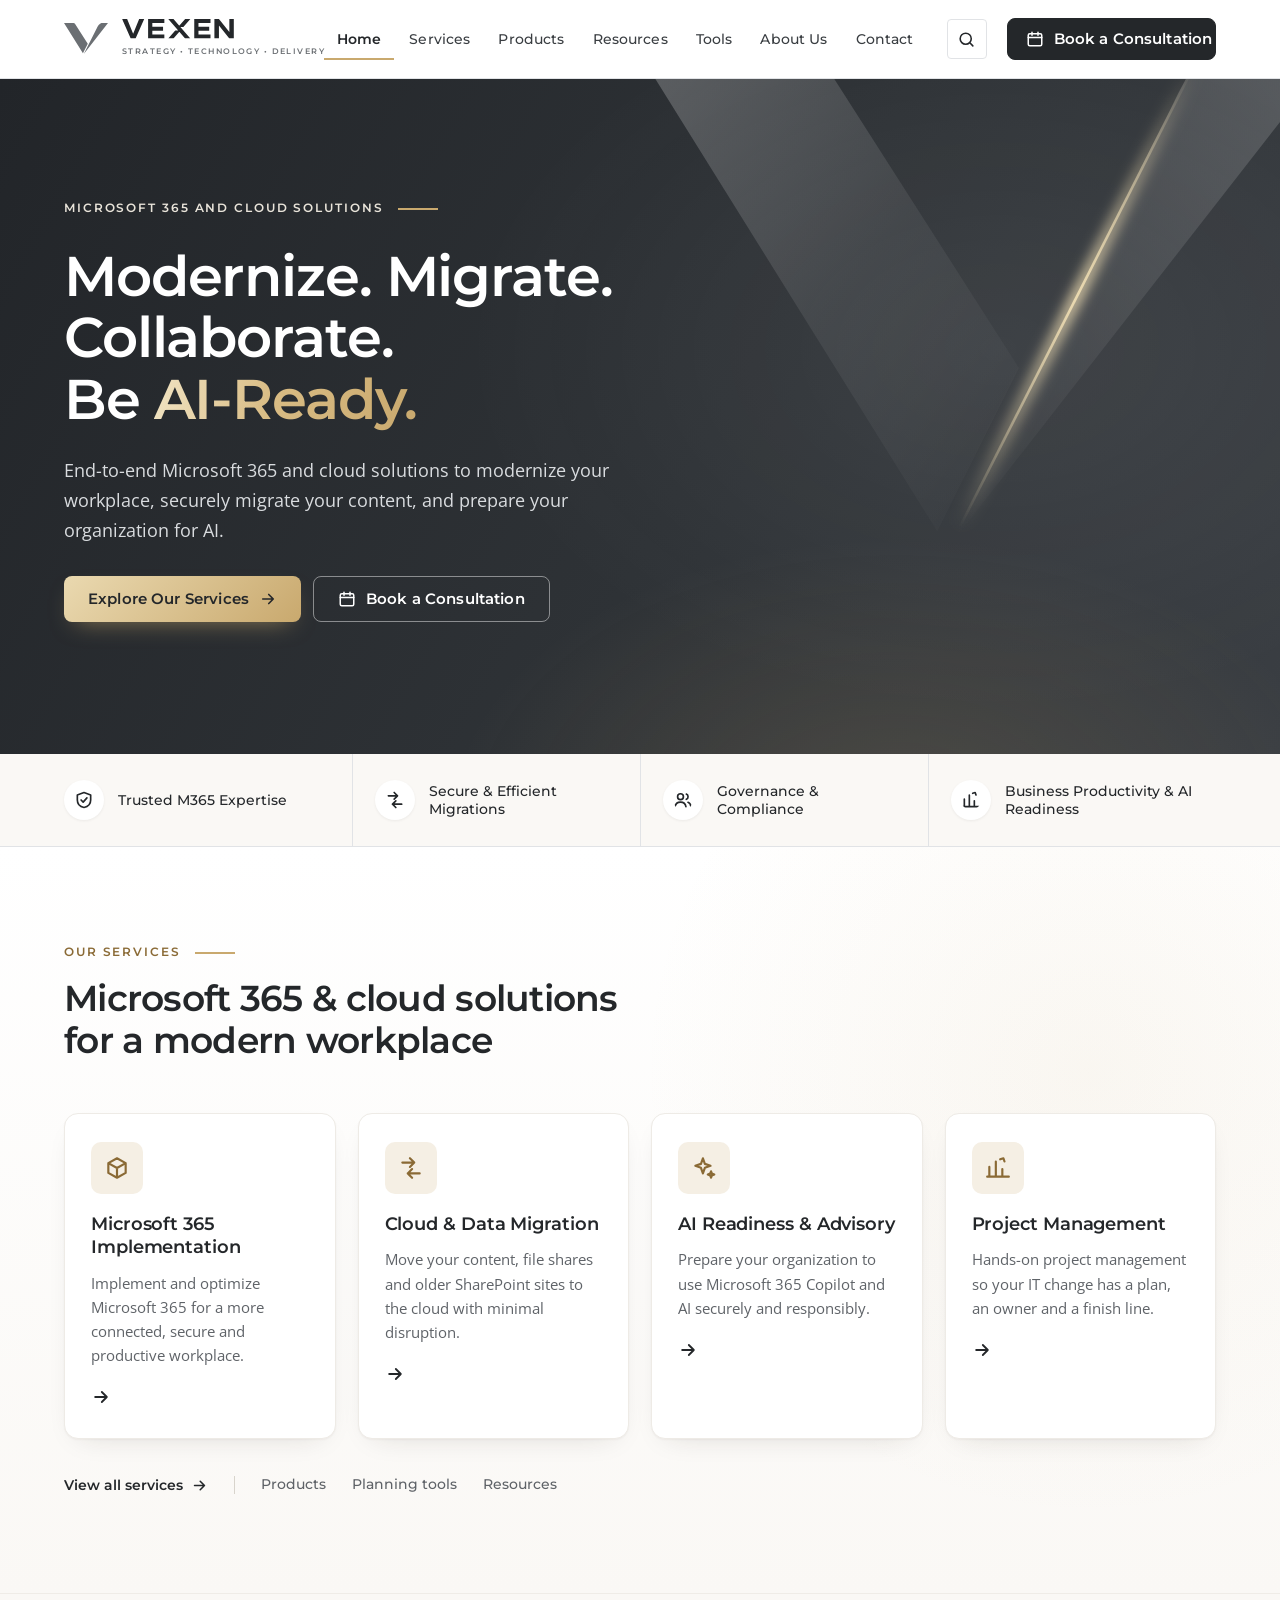
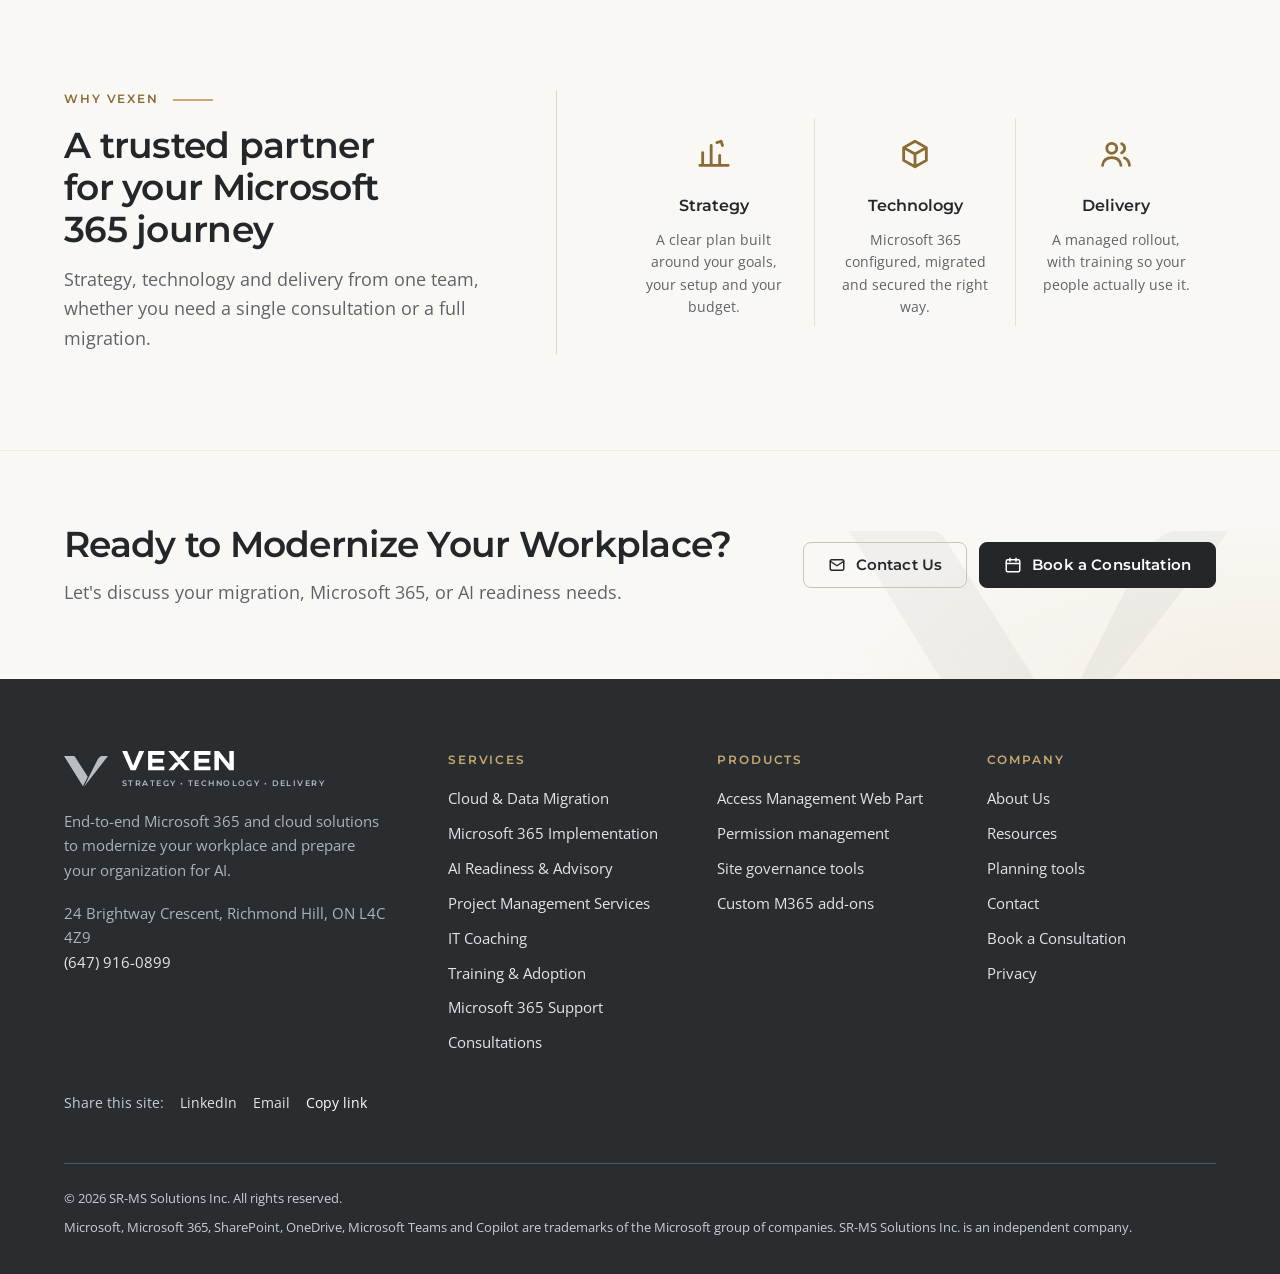
==== commit 9a4fa0ad: "Update index.html" ====
--- a/index.html
+++ b/index.html
@@ -311,7 +311,7 @@
 </style>
 <link rel="stylesheet" href="extras.css?v=11">
 <link rel="preconnect" href="https://fonts.googleapis.com"><link rel="preconnect" href="https://fonts.gstatic.com" crossorigin><link rel="stylesheet" href="https://fonts.googleapis.com/css2?family=Montserrat:wght@500;600;700&amp;display=swap">
-<link rel="stylesheet" href="pro.css?v=1">
+<link rel="stylesheet" href="pro.css?v=2">
 </head>
 <body>
 <a class="skip" href="#main">Skip to content</a>
@@ -361,24 +361,27 @@
 <section class="mesh hero">
 <div class="wrap hero-grid">
 <div class="hero-copy">
-<p class="label rise"><svg aria-hidden="true" width="15" height="15"><use href="#i-spark"/></svg>Microsoft 365 and cloud solutions</p>
+<p class="label rise">Microsoft 365 and cloud solutions</p>
 <h1 class="rise">Modernize. Migrate. Collaborate. Be <em>AI-Ready.</em></h1>
 <p class="lede rise">End-to-end Microsoft 365 and cloud solutions to modernize your workplace, securely migrate your content, and prepare your organization for AI.</p>
 <div class="hero-actions rise">
-<a class="btn btn-primary" href="#services">Explore Our Services<svg aria-hidden="true"><use href="#i-arrow"/></svg></a>
+<a class="btn btn-gold" href="#services">Explore Our Services<svg aria-hidden="true"><use href="#i-arrow"/></svg></a>
 <a class="btn btn-ghost" href="#contact" data-topic="Book a consultation"><svg aria-hidden="true"><use href="#i-cal"/></svg>Book a Consultation</a>
 </div>
 </div>
-<aside class="hero-card" aria-label="How we work">
-<p class="hc-k">How we work</p>
-<ol>
-<li><span class="n">01</span><b>Strategy</b><p>Understand your goals and plan the right Microsoft 365 setup.</p></li>
-<li><span class="n">02</span><b>Technology</b><p>Configure, migrate and secure your tools the right way.</p></li>
-<li><span class="n">03</span><b>Delivery</b><p>Hand over, train your people and support the change.</p></li>
-</ol>
-</aside>
-</div>
-<svg class="hero-mark" aria-hidden="true" viewBox="0 0 400 282"><use href="#i-vx"/></svg>
+</div>
+<svg class="hero-v" aria-hidden="true" viewBox="0 0 400 282" preserveAspectRatio="xMidYMid meet">
+<defs>
+<linearGradient id="hvA" x1="0" y1="0" x2="1" y2="1"><stop offset="0" stop-color="#fff" stop-opacity=".26"/><stop offset=".55" stop-color="#fff" stop-opacity=".07"/><stop offset="1" stop-color="#fff" stop-opacity="0"/></linearGradient>
+<linearGradient id="hvB" x1="1" y1="0" x2="0" y2="1"><stop offset="0" stop-color="#fff" stop-opacity=".2"/><stop offset=".7" stop-color="#fff" stop-opacity=".05"/><stop offset="1" stop-color="#fff" stop-opacity="0"/></linearGradient>
+<linearGradient id="hvG" x1="0" y1="0" x2="0" y2="1"><stop offset="0" stop-color="#EAD9B0" stop-opacity="0"/><stop offset=".5" stop-color="#EAD9B0"/><stop offset="1" stop-color="#EAD9B0" stop-opacity="0"/></linearGradient>
+<filter id="hvGlow" x="-50%" y="-10%" width="200%" height="120%"><feGaussianBlur stdDeviation="3.5"/></filter>
+</defs>
+<path fill="url(#hvA)" d="M0 0H86Q96 0 101 8L216 188L172 276Z"/>
+<path fill="url(#hvB)" d="M340 0H400L180 282L298 48Q316 8 340 0Z"/>
+<path d="M310 26L184 274" stroke="url(#hvG)" stroke-width="6" filter="url(#hvGlow)" fill="none"/>
+<path d="M310 26L184 274" stroke="url(#hvG)" stroke-width="1.4" fill="none"/>
+</svg>
 </section>
 <section class="trust" aria-label="What you can expect">
 <div class="wrap">
@@ -390,24 +393,26 @@
 </ul>
 </div>
 </section>
-<section class="section">
-<div class="wrap">
-<div class="paths">
-<a class="path" href="#services"><span class="ico"><svg aria-hidden="true"><use href="#i-move"/></svg></span><h2>Services</h2><p>Migration, Microsoft 365, AI readiness, project management, IT coaching and more.</p><span class="more">See all services<svg aria-hidden="true"><use href="#i-arrow"/></svg></span></a>
-<a class="path" href="#products"><span class="ico"><svg aria-hidden="true"><use href="#i-box"/></svg></span><h2>Products</h2><p>Ready-to-use SharePoint tools for access management and site governance.</p><span class="more">View products<svg aria-hidden="true"><use href="#i-arrow"/></svg></span></a>
-<a class="path" href="#tools"><span class="ico"><svg aria-hidden="true"><use href="#i-chart"/></svg></span><h2>Planning tools</h2><p>Free readiness checks, checklists and planners that run in your browser.</p><span class="more">Open the tools<svg aria-hidden="true"><use href="#i-arrow"/></svg></span></a>
-<a class="path" href="#resources"><span class="ico"><svg aria-hidden="true"><use href="#i-search"/></svg></span><h2>Resources</h2><p>Plain-language guides, checklists and a glossary.</p><span class="more">Read the guides<svg aria-hidden="true"><use href="#i-arrow"/></svg></span></a>
-</div>
-</div>
-</section>
-<section class="section soft">
-<div class="wrap">
-<div class="section-head"><p class="label">Strategy &bull; Technology &bull; Delivery</p><h2>One partner from first plan to finished project</h2><p class="lede">Every engagement follows the same three steps, whether it is a single consultation or a full migration.</p></div>
-<div class="pillars">
-<div class="pillar"><span class="n">01</span><h3>Strategy</h3><p>We start with your goals, your current setup and your constraints.</p><ul><li>Assessment of your current tools</li><li>Clear scope and plan</li><li>Readiness for Copilot and AI</li></ul></div>
-<div class="pillar"><span class="n">02</span><h3>Technology</h3><p>We build and configure Microsoft 365 the way your team actually works.</p><ul><li>Migration of files and mail</li><li>SharePoint, Teams and OneDrive setup</li><li>Security and permissions</li></ul></div>
-<div class="pillar"><span class="n">03</span><h3>Delivery</h3><p>We manage the rollout and make sure your people can use what we built.</p><ul><li>Project management</li><li>Training and IT coaching</li><li>Ongoing support</li></ul></div>
-</div>
+<section class="section home-svc">
+<div class="wrap">
+<div class="section-head"><p class="label">Our services</p><h2>Microsoft 365 &amp; cloud solutions for a modern workplace</h2></div>
+<div class="svc4">
+<a class="svc-card" href="#svc-m365"><span class="ico"><svg aria-hidden="true"><use href="#i-box"/></svg></span><h3>Microsoft 365 Implementation</h3><p>Implement and optimize Microsoft 365 for a more connected, secure and productive workplace.</p><span class="go" aria-hidden="true"><svg><use href="#i-arrow"/></svg></span></a>
+<a class="svc-card" href="#svc-migration"><span class="ico"><svg aria-hidden="true"><use href="#i-move"/></svg></span><h3>Cloud &amp; Data Migration</h3><p>Move your content, file shares and older SharePoint sites to the cloud with minimal disruption.</p><span class="go" aria-hidden="true"><svg><use href="#i-arrow"/></svg></span></a>
+<a class="svc-card" href="#svc-ai"><span class="ico"><svg aria-hidden="true"><use href="#i-spark"/></svg></span><h3>AI Readiness &amp; Advisory</h3><p>Prepare your organization to use Microsoft 365 Copilot and AI securely and responsibly.</p><span class="go" aria-hidden="true"><svg><use href="#i-arrow"/></svg></span></a>
+<a class="svc-card" href="#svc-pm"><span class="ico"><svg aria-hidden="true"><use href="#i-chart"/></svg></span><h3>Project Management</h3><p>Hands-on project management so your IT change has a plan, an owner and a finish line.</p><span class="go" aria-hidden="true"><svg><use href="#i-arrow"/></svg></span></a>
+</div>
+<div class="explore"><a class="more" href="#services">View all services<svg aria-hidden="true"><use href="#i-arrow"/></svg></a><span class="sep" aria-hidden="true"></span><a href="#products">Products</a><a href="#tools">Planning tools</a><a href="#resources">Resources</a></div>
+</div>
+</section>
+<section class="section why">
+<div class="wrap why-grid">
+<div class="section-head"><p class="label">Why Vexen</p><h2>A trusted partner for your Microsoft 365 journey</h2><p class="lede">Strategy, technology and delivery from one team, whether you need a single consultation or a full migration.</p></div>
+<ul class="why-list">
+<li><span class="ico"><svg aria-hidden="true"><use href="#i-chart"/></svg></span><b>Strategy</b><p>A clear plan built around your goals, your setup and your budget.</p></li>
+<li><span class="ico"><svg aria-hidden="true"><use href="#i-box"/></svg></span><b>Technology</b><p>Microsoft 365 configured, migrated and secured the right way.</p></li>
+<li><span class="ico"><svg aria-hidden="true"><use href="#i-people"/></svg></span><b>Delivery</b><p>A managed rollout, with training so your people actually use it.</p></li>
+</ul>
 </div>
 </section>
 </div>
--- a/pro.css
+++ b/pro.css
@@ -161,3 +161,85 @@
 }
 @media (prefers-reduced-motion:reduce){.path,.card,.btn,.path::before{transition:none}}
 @media print{.hero-mark{display:none}.mesh{background:none!important;color:var(--ink)}.mesh h1{color:var(--ink)}}
+
+/* =========================================================
+   Champagne-gold accent layer (Nov 22, v2)
+   ========================================================= */
+:root{--gold:#C9A96E;--gold-hi:#EAD9B0;--gold-ink:#8A6A35;--gold-soft:#F5EFE4;--warm:#FAF8F5;--deep-2:#25282C;--deep:#33373B}
+.label{color:var(--gold-ink);gap:14px}
+.label::before{display:none}
+.label::after{content:"";width:40px;height:1.5px;background:var(--gold);flex:none}
+.mesh .label{color:#E9E4DA}
+.mesh .label::after{background:var(--gold)}
+.btn{border-radius:8px}
+.btn-gold{background:linear-gradient(135deg,var(--gold-hi),var(--gold));border:0;color:#24272A;box-shadow:0 10px 24px -12px rgba(201,169,110,.7)}
+.btn-gold:hover{filter:brightness(1.05);transform:translateY(-1px);box-shadow:0 14px 28px -12px rgba(201,169,110,.85)}
+.head-cta,.btn-primary{background:#24272A;border-color:#24272A}
+.nav a[aria-current="page"]{box-shadow:inset 0 -2px 0 var(--gold)}
+
+/* hero with large glowing V */
+.hero{padding:120px 0 132px;background:radial-gradient(70% 90% at 78% 40%,rgba(255,255,255,.06),transparent 60%),radial-gradient(50% 60% at 70% 110%,rgba(201,169,110,.16),transparent 70%),linear-gradient(120deg,#222529 0%,#2E3236 55%,#3A3E43 100%)}
+.hero::after{display:none}
+.hero-grid{grid-template-columns:minmax(0,640px);gap:0}
+.hero h1 em{box-shadow:none;background:linear-gradient(100deg,#F1E4C4 0%,#D9BC84 45%,#C9A96E 100%);-webkit-background-clip:text;background-clip:text;-webkit-text-fill-color:transparent;color:transparent}
+.hero .lede{color:#D9DCDF}
+.hero-v{position:absolute;right:max(-80px,calc((100vw - 1200px)/2 - 120px));top:-60px;width:min(58vw,780px);height:auto;aspect-ratio:400/282;z-index:-1;pointer-events:none}
+@media (max-width:980px){.hero-v{width:90vw;right:-25vw;top:auto;bottom:-40px;opacity:.55}}
+@media (max-width:700px){.hero{padding:56px 0 64px}.hero-v{width:120vw;right:-50vw;opacity:.4}}
+
+/* trust strip */
+.trust{background:var(--warm)}
+.trust svg,.trust li:nth-child(n) svg{background:#fff;color:#24272A;box-shadow:0 1px 3px rgba(0,0,0,.06)}
+
+/* home services */
+.home-svc{background:linear-gradient(180deg,#fff 0%,var(--warm) 100%);position:relative;overflow:hidden}
+.home-svc::before{content:"";position:absolute;right:-20%;top:-30%;width:70%;height:120%;background:radial-gradient(closest-side,rgba(201,169,110,.08),transparent);pointer-events:none}
+.svc4{position:relative;display:grid;grid-template-columns:repeat(4,1fr);gap:22px}
+.svc-card{display:grid;align-content:start;gap:12px;padding:28px 26px 24px;background:#fff;border:1px solid #EEEBE6;border-radius:14px;text-decoration:none;color:var(--ink);box-shadow:0 1px 2px rgba(40,34,24,.04),0 10px 28px -16px rgba(40,34,24,.18);transition:transform .2s,box-shadow .2s,border-color .2s}
+.svc-card:hover{transform:translateY(-5px);border-color:#E4DACB;box-shadow:0 22px 40px -20px rgba(40,34,24,.3)}
+.svc-card .ico,.path .ico,.cards .card .ico,.why-list .ico,.contact-list svg{background:var(--gold-soft);color:var(--gold-ink);border-radius:10px}
+.svc-card .ico{display:grid;place-items:center;width:52px;height:52px;margin-bottom:6px}
+.svc-card .ico svg{width:26px;height:26px}
+.svc-card h3{font-size:1.12rem}
+.svc-card p{color:var(--muted);font-size:.94rem;line-height:1.6}
+.svc-card .go{margin-top:8px;color:var(--ink)}
+.svc-card .go svg{width:20px;height:20px;transition:transform .2s}
+.svc-card:hover .go svg{transform:translateX(5px)}
+.explore{position:relative;display:flex;flex-wrap:wrap;align-items:center;gap:10px 26px;margin-top:34px;font-family:var(--head);font-size:.9rem}
+.explore a:not(.more){color:var(--muted);text-decoration:none;font-weight:500}
+.explore a:not(.more):hover{color:var(--ink)}
+.explore .sep{width:1px;height:18px;background:#D8D4CC}
+@media (max-width:1100px){.svc4{grid-template-columns:1fr 1fr}}
+@media (max-width:600px){.svc4{grid-template-columns:1fr;gap:12px}.svc-card{grid-template-columns:44px 1fr;gap:4px 14px;padding:16px}.svc-card .ico{grid-row:1/4;width:44px;height:44px;margin:0}.svc-card .go{display:none}}
+
+/* why vexen */
+.why{background:var(--warm);border-top:1px solid #EFECE7}
+.why-grid{display:grid;grid-template-columns:minmax(0,.9fr) minmax(0,1.1fr);gap:56px;align-items:center}
+.why .section-head{margin:0;padding-right:48px;border-right:1px solid #DDD6CA}
+.why-list{display:grid;grid-template-columns:repeat(3,1fr);gap:0}
+.why-list li{display:grid;align-content:start;grid-template-rows:56px auto auto;justify-items:center;text-align:center;gap:10px;padding:8px 22px}
+.why-list li+li{border-left:1px solid #E6E1D8}
+.why-list .ico{display:grid;place-items:center;width:56px;height:56px;background:none;color:var(--gold-ink)}
+.why-list .ico svg{width:34px;height:34px}
+.why-list b{font-family:var(--head);font-weight:600;font-size:1.02rem}
+.why-list p{color:var(--muted);font-size:.9rem;line-height:1.55}
+@media (max-width:980px){.why-grid{grid-template-columns:1fr;gap:28px}.why .section-head{padding:0;border:0}}
+@media (max-width:600px){.why-list{grid-template-columns:1fr}.why-list li{grid-template-rows:auto;grid-template-columns:44px 1fr;justify-items:start;text-align:left;gap:2px 14px;padding:14px 0}.why-list li+li{border-left:0;border-top:1px solid #E6E1D8}.why-list .ico{grid-row:1/3;width:44px;height:44px}}
+
+/* cards elsewhere */
+.card,.panel,.tool,.path{border-radius:14px;border-color:#EEEBE6;box-shadow:0 1px 2px rgba(40,34,24,.04),0 10px 28px -18px rgba(40,34,24,.18)}
+.path::before{background:var(--gold)}
+
+/* page heads: gold glow */
+.page-head{background:radial-gradient(45% 80% at 85% 120%,rgba(201,169,110,.14),transparent 70%),linear-gradient(120deg,#222529 0%,#2E3236 55%,#3A3E43 100%)}
+
+/* light call-to-action band */
+.cta{background:radial-gradient(60% 120% at 100% 100%,rgba(201,169,110,.12),transparent 60%),var(--warm);border-top:1px solid #EFECE7}
+.cta .hero-mark{color:#24272A;opacity:.04}
+.cta-row h2{color:var(--ink)}
+.cta-row .lede{color:var(--muted)}
+.cta-row .btn-primary{background:#24272A;border-color:#24272A;color:#fff}
+.cta-row .btn-primary:hover{background:#000;border-color:#000}
+.cta-row .btn-ghost{color:var(--ink);border-color:#C9C4BA}
+.cta-row .btn-ghost:hover{background:#fff;border-color:var(--ink)}
+.foot h4{color:var(--gold)}
